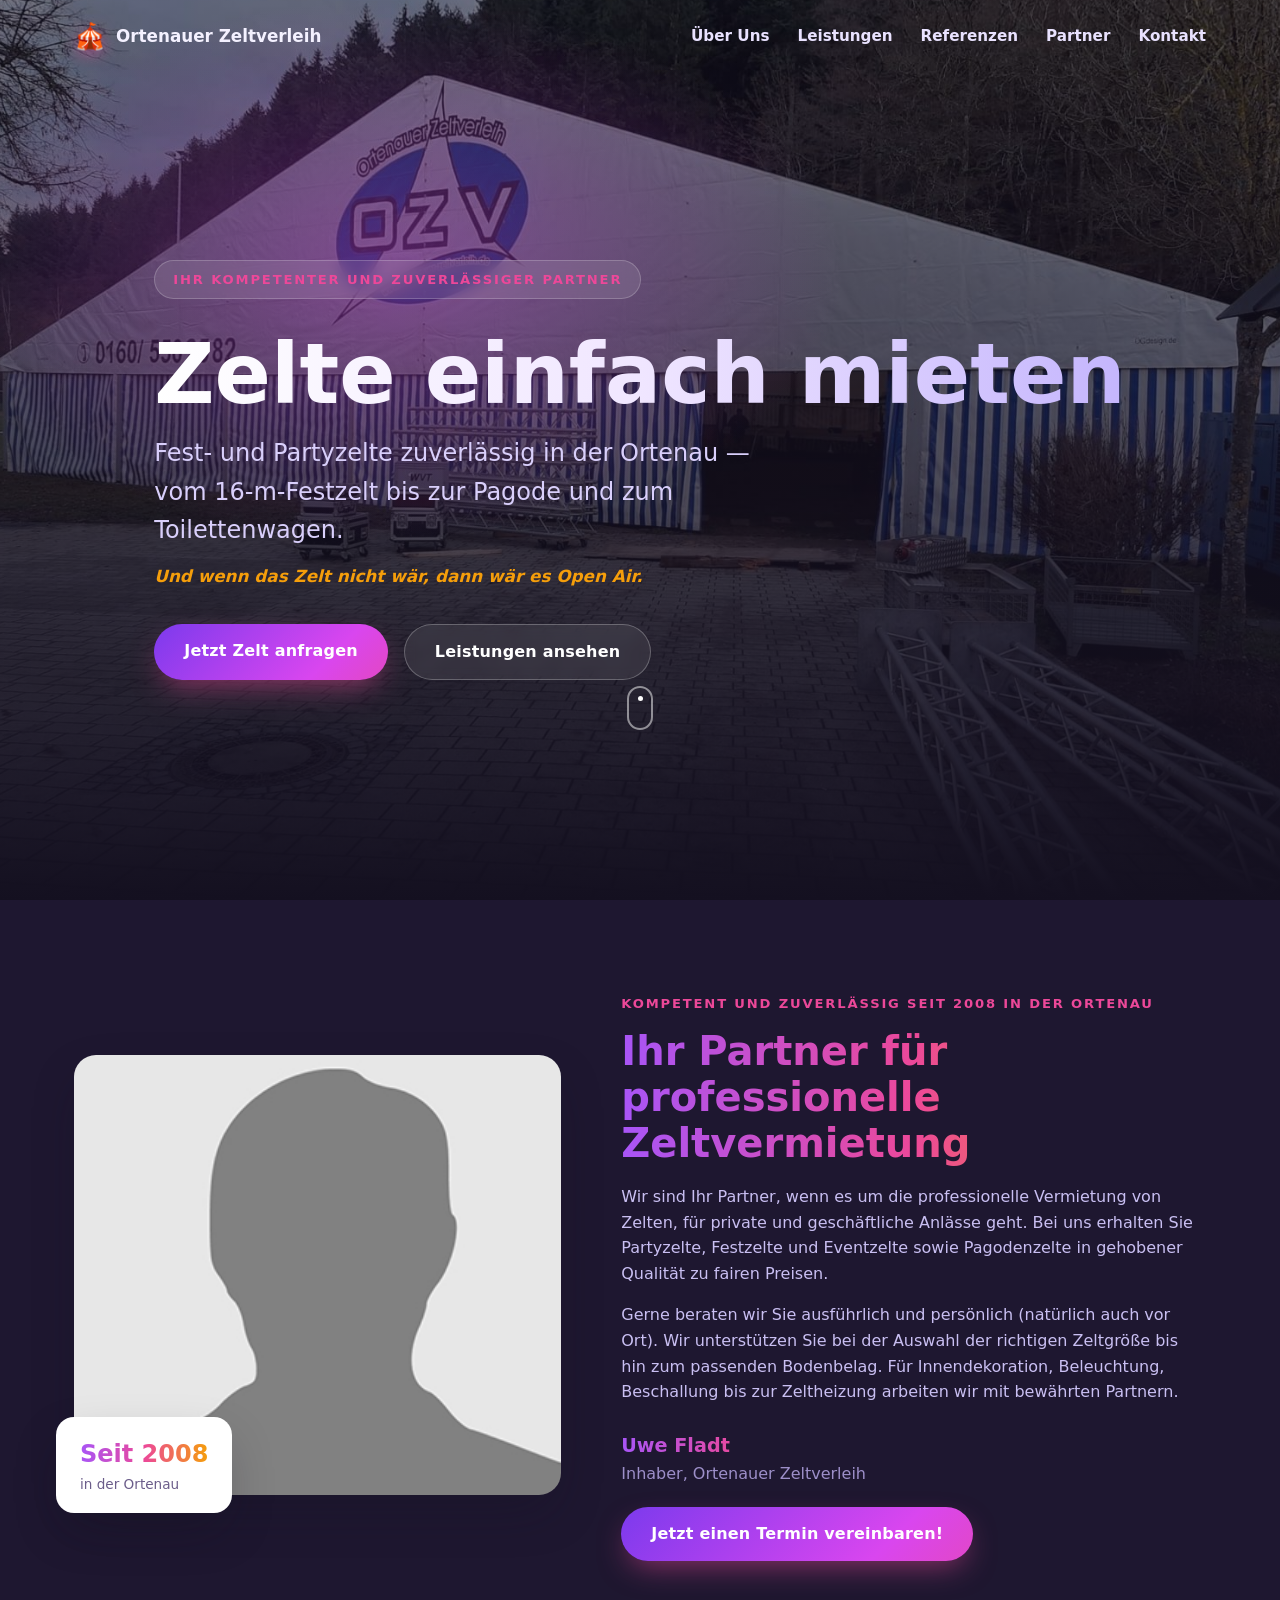
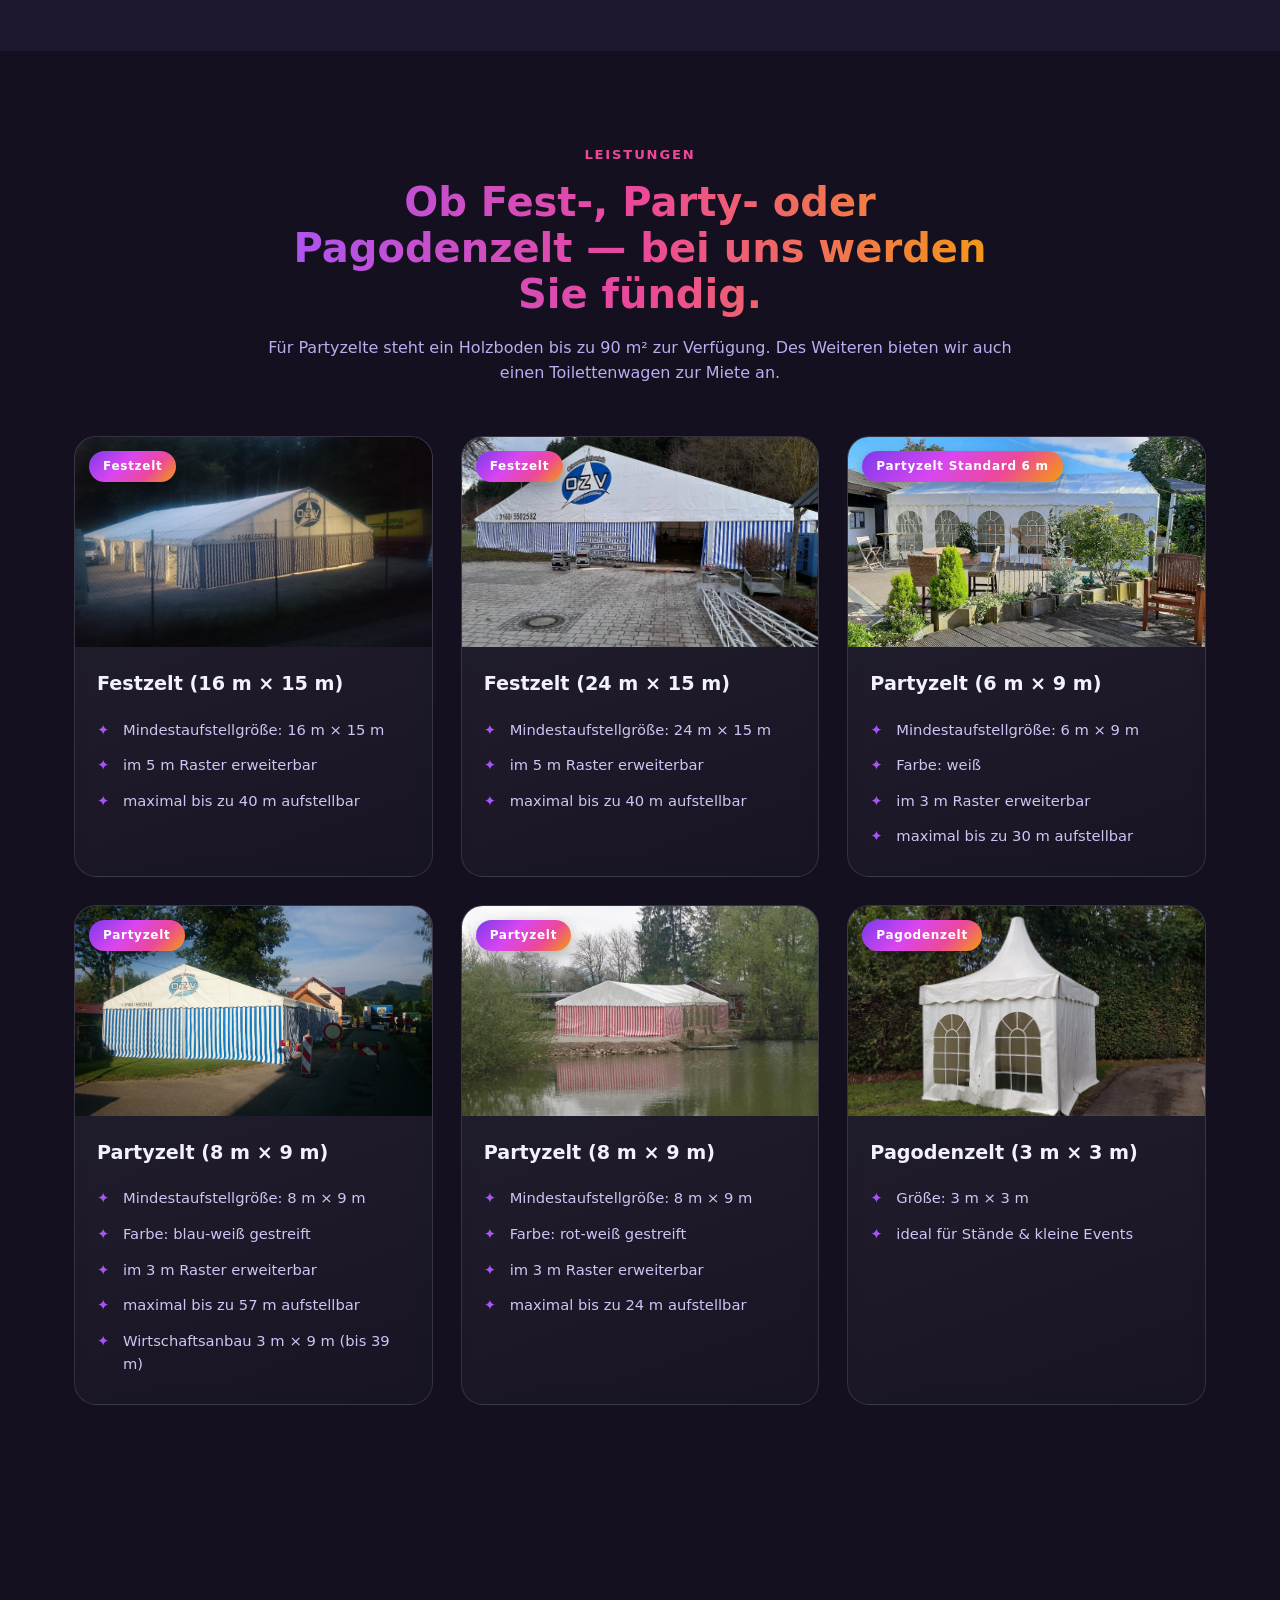
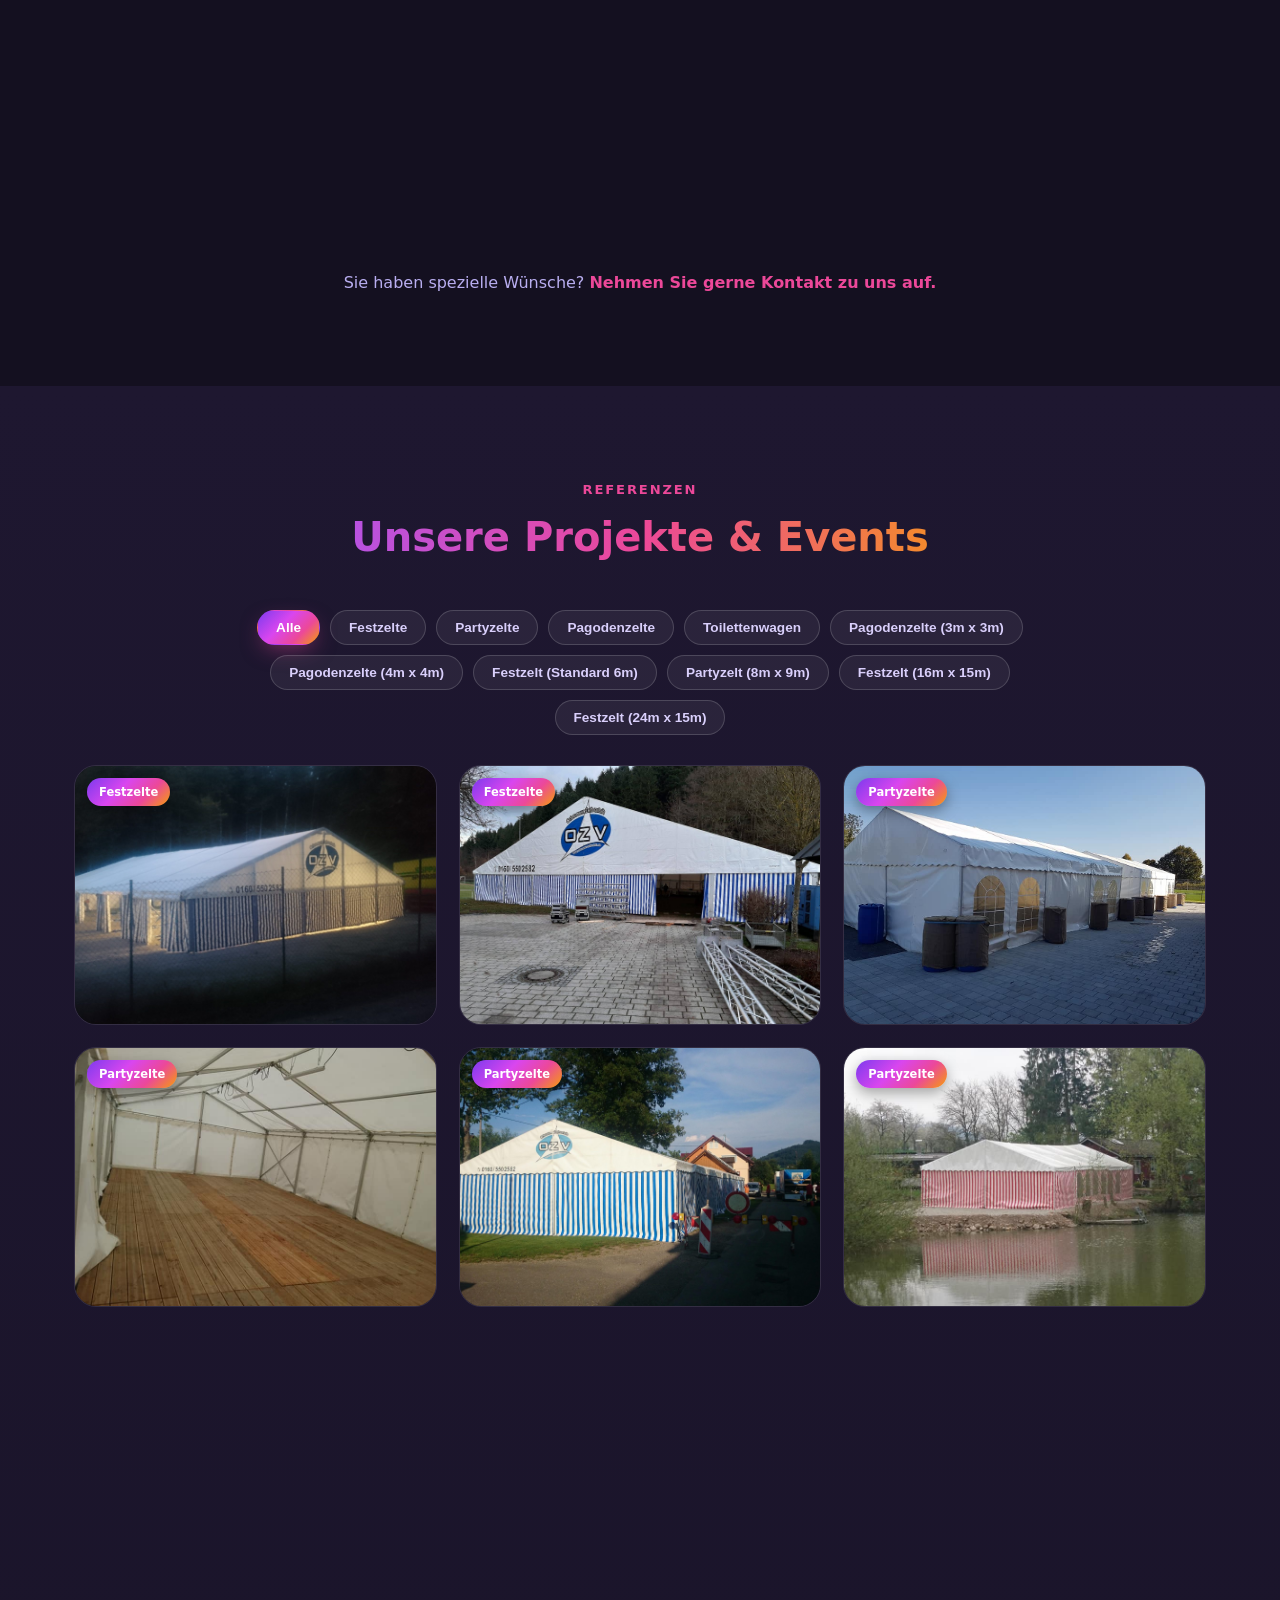
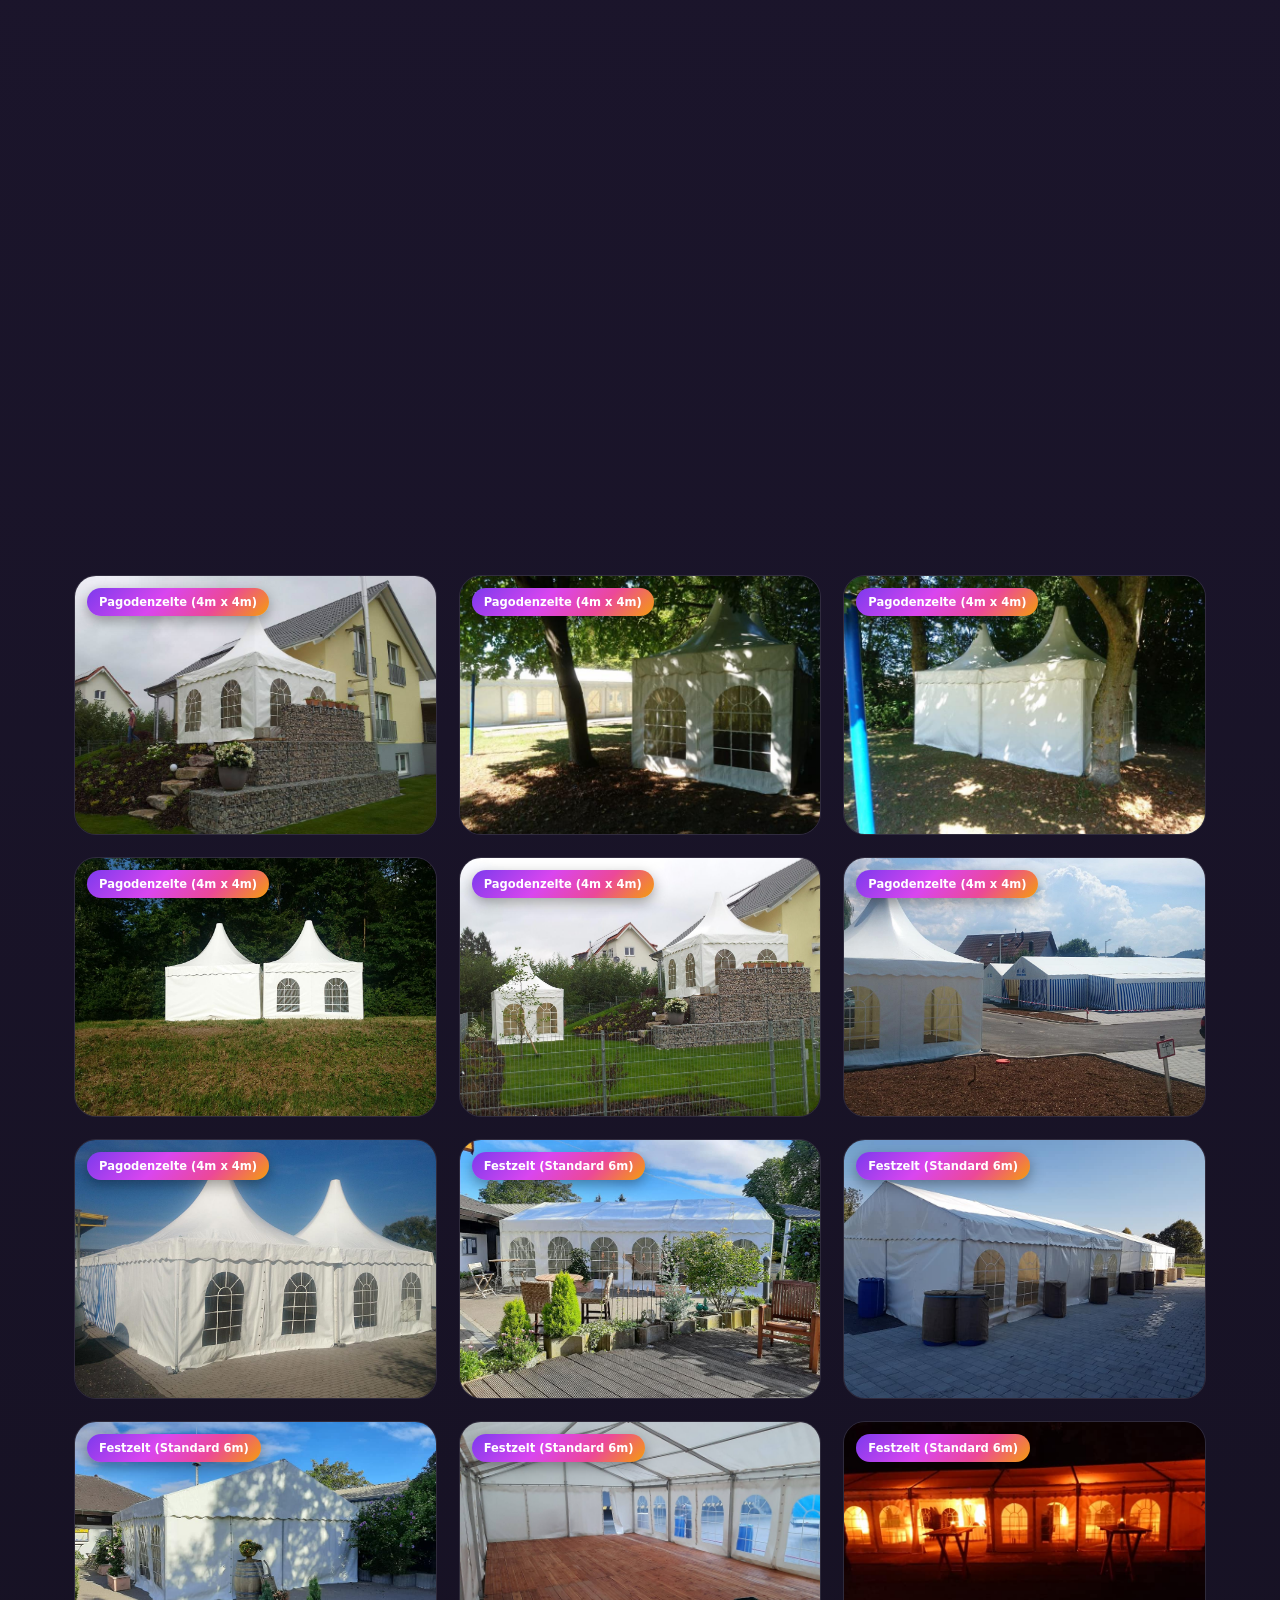
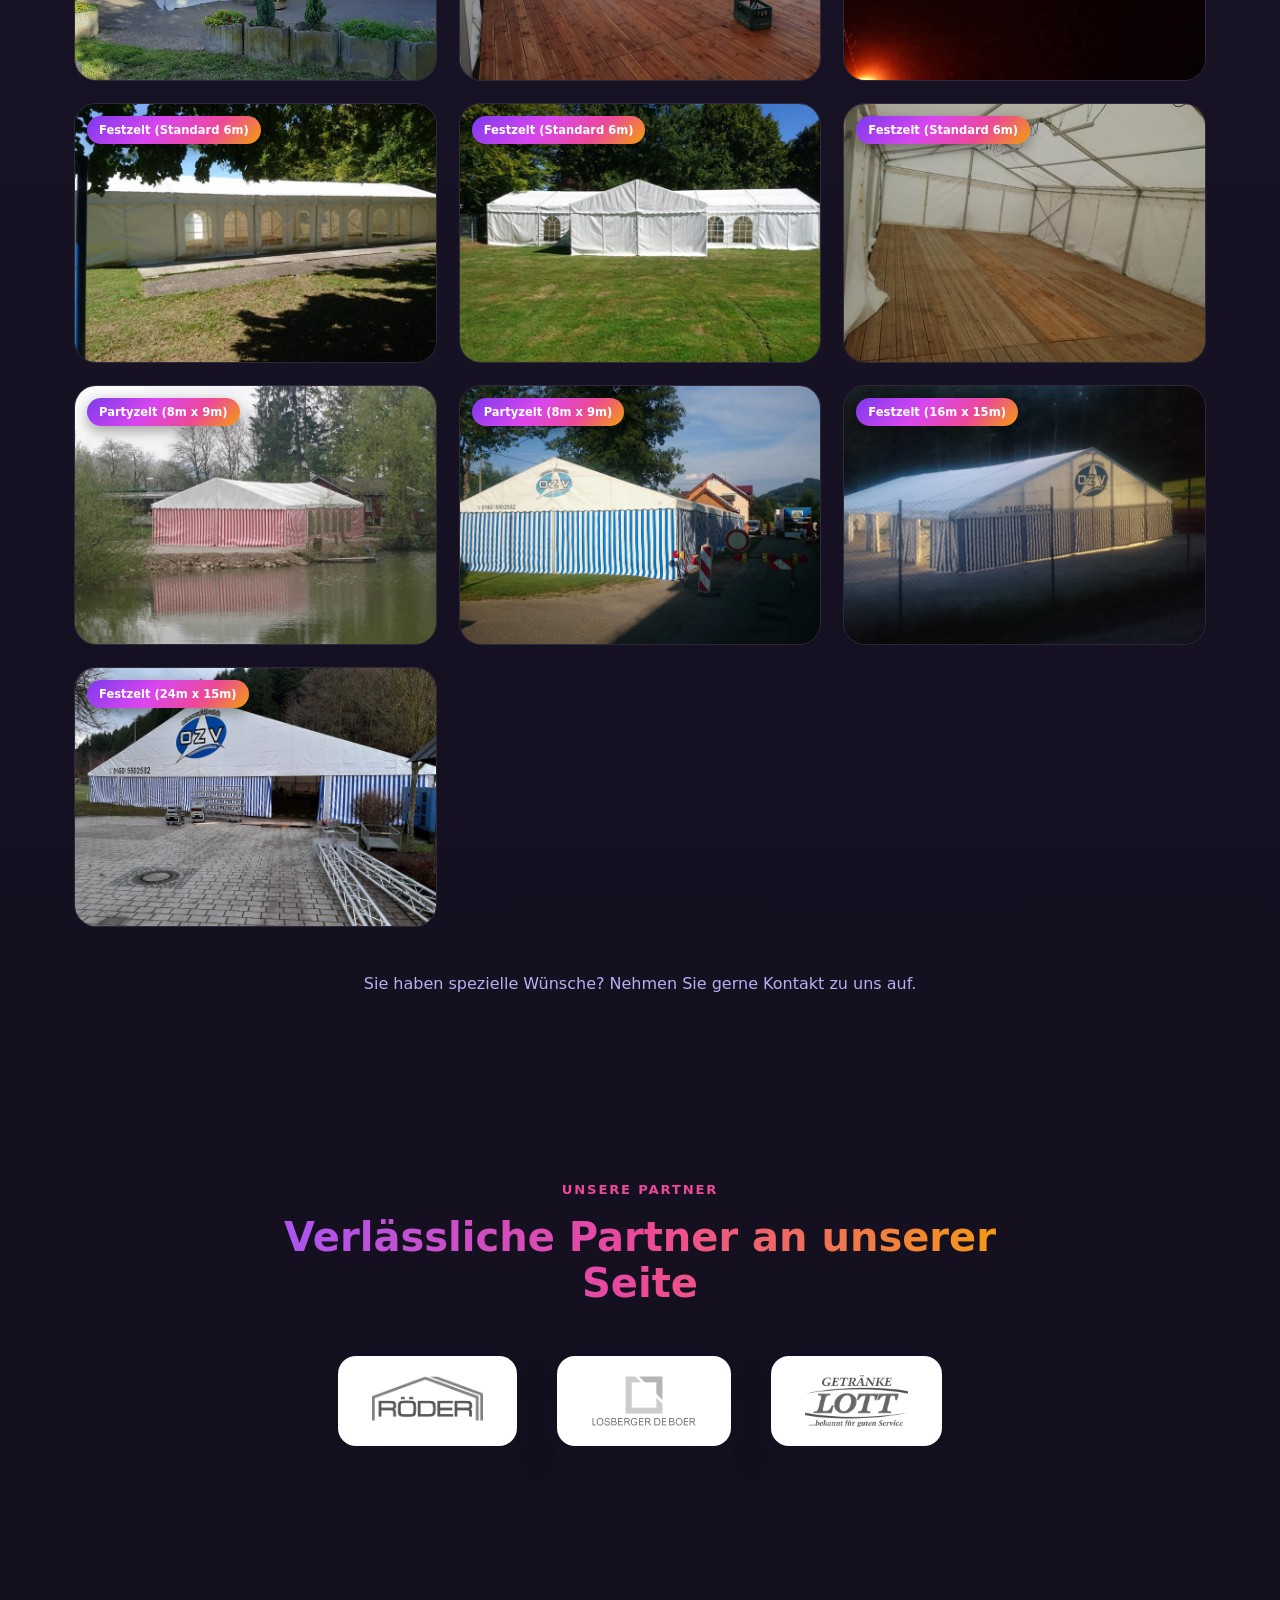
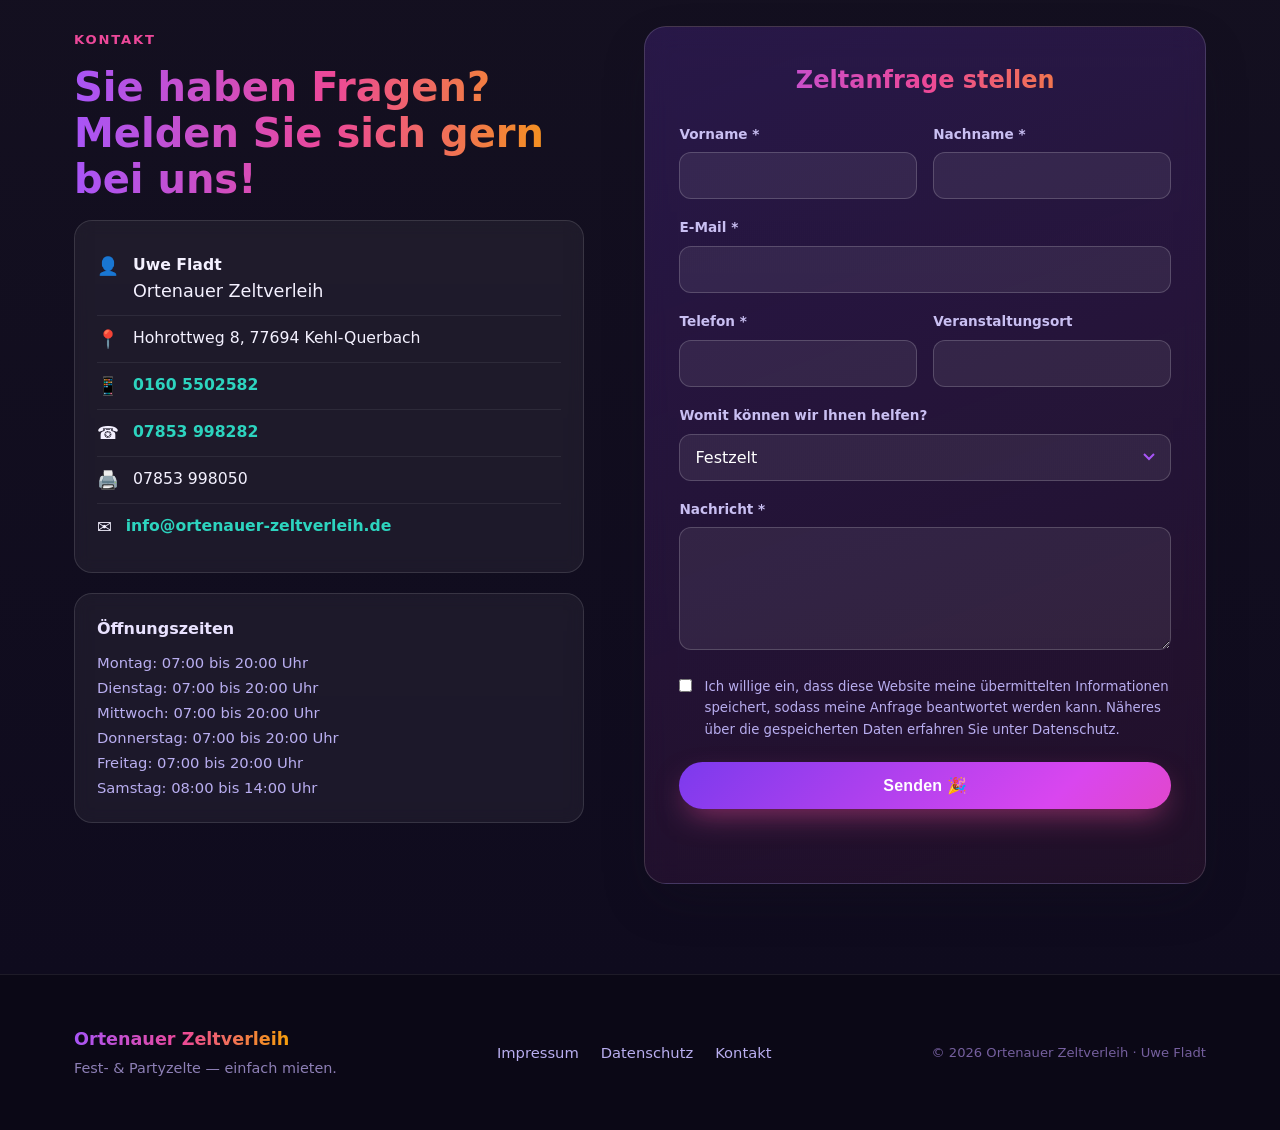
==== index.html @ e6b7b5d7 "Ortenauer Zeltverleih – modernisierte Website (ohne Admin-Zugang)" ====
<!DOCTYPE html>
<html lang="de">
<head>
<meta charset="UTF-8">
<meta name="viewport" content="width=device-width, initial-scale=1.0">
<title data-bind="seo.title">Ortenauer Zeltverleih – Fest- & Partyzelte mieten</title>
<meta name="description" data-bind="seo.description" content="">
<link rel="icon" type="image/png" data-bind="seo.favicon" href="images/favicon.png">
<link rel="preconnect" href="https://fonts.googleapis.com">
<link rel="stylesheet" href="css/style.css">
</head>
<body>

<!-- ===== Party-Partikel-Overlay (Konfetti / Lichter) ===== -->
<canvas id="party-canvas" aria-hidden="true"></canvas>

<!-- ===== Navigation ===== -->
<header class="nav" id="nav">
  <div class="nav-inner container">
    <a class="brand" href="#top">
      <span class="brand-mark">🎪</span>
      <span class="brand-text" data-bind="brand.name">Ortenauer Zeltverleih</span>
    </a>
    <nav class="nav-links" id="navLinks">
      <a href="#ueber">Über Uns</a>
      <a href="#leistungen">Leistungen</a>
      <a href="#referenzen">Referenzen</a>
      <a href="#partner">Partner</a>
      <a href="#kontakt">Kontakt</a>
    </nav>
    <button class="nav-toggle" id="navToggle" aria-label="Menü">☰</button>
  </div>
</header>

<!-- ===== HERO ===== -->
<section class="hero" id="top">
  <div class="hero-bg">
    <img id="heroImg" src="" alt="" class="hero-bg-img">
    <div class="hero-overlay"></div>
    <div class="hero-shine"></div>
  </div>
  <div class="hero-content container">
    <span class="kicker badge hero-kicker" data-bind="hero.kicker">Ihr kompetenter Partner</span>
    <h1 class="hero-title" data-bind="hero.title">Zelte einfach mieten</h1>
    <p class="hero-sub" data-bind="hero.subtitle">Fest- und Partyzelte in der Ortenau.</p>
    <p class="hero-tagline" data-bind="hero.tagline">Und wenn das Zelt nicht wär, dann wär es Open Air.</p>
    <div class="hero-actions">
      <a href="#kontakt" class="btn btn-primary" data-bind="hero.cta_primary">Jetzt Zelt anfragen</a>
      <a href="#leistungen" class="btn btn-ghost" data-bind="hero.cta_secondary">Leistungen ansehen</a>
    </div>
    <div class="hero-scroll"><span></span></div>
  </div>
</section>

<!-- ===== ÜBER UNS ===== -->
<section class="section about" id="ueber">
  <div class="container about-grid">
    <div class="about-media reveal">
      <img id="ueberPortrait" src="" alt="Uwe Fladt – Inhaber">
      <div class="about-badge">
        <strong data-bind="brand.est">Seit 2008</strong>
        <span>in der Ortenau</span>
      </div>
    </div>
    <div class="about-text">
      <span class="kicker" data-bind="ueber.kicker">Kompetent seit 2008</span>
      <h2 class="section-title" data-bind="ueber.title">Ihr Partner für professionelle Zeltvermietung</h2>
      <p data-bind="ueber.text">Mit uns erhalten Sie Zelte in gehobener Qualität zu fairen Preisen.</p>
      <p data-bind="ueber.text2">Gerne beraten wir Sie ausführlich und persönlich.</p>
      <div class="about-sign">
        <div>
          <strong data-bind="ueber.name">Uwe Fladt</strong>
          <span data-bind="ueber.role">Inhaber</span>
        </div>
        <a href="#kontakt" class="btn btn-primary" data-bind="ueber.cta">Jetzt einen Termin vereinbaren!</a>
      </div>
    </div>
  </div>
</section>

<!-- ===== LEISTUNGEN / ZELTE ===== -->
<section class="section leistungen" id="leistungen">
  <div class="container">
    <header class="section-head reveal">
      <span class="kicker" data-bind="leistungen.kicker">Leistungen</span>
      <h2 class="section-title" data-bind="leistungen.title">Ob Fest-, Party- oder Pagodenzelt — bei uns werden Sie fündig.</h2>
      <p class="section-note" data-bind="leistungen.note">Für Partyzelte steht ein Holzboden zur Verfügung.</p>
    </header>

    <div class="cards" id="cards"></div>
    <p class="leist-hint">Sie haben spezielle Wünsche? <a href="#kontakt">Nehmen Sie gerne Kontakt zu uns auf.</a></p>
  </div>
</section>

<!-- ===== REFERENZEN ===== -->
<section class="section refs" id="referenzen">
  <div class="container">
    <header class="section-head reveal">
      <span class="kicker" data-bind="referenzen.kicker">Referenzen</span>
      <h2 class="section-title" data-bind="referenzen.title">Unsere Projekte & Events</h2>
    </header>
    <div class="gallery" id="gallery"></div>
    <p class="leist-hint" data-bind="referenzen.text">Sie haben spezielle Wünsche? Nehmen Sie gerne Kontakt zu uns auf.</p>
  </div>
</section>

<!-- ===== PARTNER ===== -->
<section class="section partners" id="partner">
  <div class="container">
    <header class="section-head reveal">
      <span class="kicker" data-bind="partner.kicker">Unsere Partner</span>
      <h2 class="section-title" data-bind="partner.title">Verlässliche Partner an unserer Seite</h2>
    </header>
    <div class="partner-row" id="partnerRow"></div>
  </div>
</section>

<!-- ===== KONTAKT ===== -->
<section class="section contact" id="kontakt">
  <div class="container contact-grid">
    <div class="contact-info reveal">
      <span class="kicker" data-bind="kontakt.kicker">Kontakt</span>
      <h2 class="section-title" data-bind="kontakt.title">Sie haben Fragen? Melden Sie sich gern bei uns!</h2>

      <div class="info-card">
        <div class="info-line"><span>👤</span><div><strong data-bind="kontakt.inhaber">Uwe Fladt</strong><br><span data-bind="kontakt.firma">Ortenauer Zeltverleih</span></div></div>
        <div class="info-line"><span>📍</span><div data-bind="kontakt.adresse">Hohrottweg 8, 77694 Kehl-Querbach</div></div>
        <div class="info-line"><span>📱</span><div><a href="tel:+491605502582" data-bind="kontakt.mobil">0160 5502582</a></div></div>
        <div class="info-line"><span>☎️</span><div><a href="tel:+497853998282" data-bind="kontakt.telefon">07853 998282</a></div></div>
        <div class="info-line"><span>🖨️</span><div data-bind="kontakt.fax">07853 998050</div></div>
        <div class="info-line"><span>✉️</span><div><a href="mailto:info@ortenauer-zeltverleih.de" data-bind="kontakt.email">info@ortenauer-zeltverleih.de</a></div></div>
      </div>

      <div class="info-card hours">
        <strong>Öffnungszeiten</strong>
        <div id="zeiten"></div>
      </div>
    </div>

    <form class="contact-form reveal" id="anfrageForm" novalidate>
      <h3>Zeltanfrage stellen</h3>

      <div class="field-row">
        <div class="field">
          <label for="f_vorname">Vorname *</label>
          <input type="text" id="f_vorname" name="vorname" required>
        </div>
        <div class="field">
          <label for="f_nachname">Nachname *</label>
          <input type="text" id="f_nachname" name="nachname" required>
        </div>
      </div>

      <div class="field">
        <label for="f_email">E-Mail *</label>
        <input type="email" id="f_email" name="email" required>
      </div>

      <div class="field-row">
        <div class="field">
          <label for="f_telefon">Telefon *</label>
          <input type="tel" id="f_telefon" name="telefon" required>
        </div>
        <div class="field">
          <label for="f_ort">Veranstaltungsort</label>
          <input type="text" id="f_ort" name="ort">
        </div>
      </div>

      <div class="field">
        <label for="f_kategorie">Womit können wir Ihnen helfen?</label>
        <select id="f_kategorie" name="kategorie"></select>
      </div>

      <div class="field">
        <label for="f_nachricht">Nachricht *</label>
        <textarea id="f_nachricht" name="nachricht" rows="5" required></textarea>
      </div>

      <label class="check">
        <input type="checkbox" id="f_dsgvo" required>
        <span id="dsgvoText"></span>
      </label>

      <button type="submit" class="btn btn-primary btn-block">Senden 🎉</button>
      <div class="form-status" id="formStatus"></div>
    </form>
  </div>
</section>

<!-- ===== FOOTER ===== -->
<footer class="footer">
  <div class="container footer-grid">
    <div>
      <strong class="footer-brand" data-bind="brand.name">Ortenauer Zeltverleih</strong>
      <p data-bind="brand.slogan">Fest- & Partyzelte — einfach mieten.</p>
    </div>
    <div class="footer-links">
      <a href="impressum.html">Impressum</a>
      <a href="datenschutz.html">Datenschutz</a>
      <a href="#kontakt">Kontakt</a>
    </div>
    <div class="footer-meta">© <span id="year"></span> Ortenauer Zeltverleih · Uwe Fladt</div>
  </div>
</footer>

<script src="js/main.js"></script>
</body>
</html>
---- css/style.css ----
/* ============================================================
   Ortenauer Zeltverleih – Modern Party Design
   ============================================================ */
:root{
  --ink:#141020;
  --ink-2:#1e1730;
  --paper:#f4f1ff;
  --violet:#7c3aed;
  --violet-2:#a855f7;
  --pink:#ec4899;
  --amber:#f59e0b;
  --teal:#2dd4bf;
  --grad-party:linear-gradient(135deg,#7c3aed 0%,#d946ef 40%,#ec4899 70%,#f59e0b 100%);
  --grad-text:linear-gradient(90deg,#a855f7,#ec4899,#f59e0b);
  --shadow:0 20px 50px -12px rgba(20,16,32,.35);
  --radius:22px;
  --maxw:1180px;
  --nav-h:72px;
}
*{margin:0;padding:0;box-sizing:border-box}
html{scroll-behavior:smooth}
body{
  font-family:'Segoe UI',system-ui,-apple-system,'Helvetica Neue',Arial,sans-serif;
  background:var(--ink);
  color:var(--paper);
  overflow-x:hidden;
  line-height:1.6;
}
img{display:block;max-width:100%}
a{color:inherit;text-decoration:none}
.container{max-width:var(--maxw);margin:0 auto;padding:0 24px}
.btn{
  display:inline-block;padding:14px 30px;border-radius:999px;font-weight:700;
  font-size:1rem;border:none;cursor:pointer;transition:.3s;letter-spacing:.2px;
}
.btn-primary{
  background:var(--grad-party);color:#fff;box-shadow:0 12px 30px -8px rgba(236,72,153,.55);
  background-size:200% auto;
}
.btn-primary:hover{background-position:right center;transform:translateY(-3px);box-shadow:0 18px 40px -8px rgba(217,70,239,.6)}
.btn-ghost{background:rgba(255,255,255,.08);border:1px solid rgba(255,255,255,.25);color:#fff;backdrop-filter:blur(6px)}
.btn-ghost:hover{background:rgba(255,255,255,.18);transform:translateY(-3px)}
.btn-block{width:100%;text-align:center}
.kicker{
  display:inline-block;font-size:.82rem;font-weight:800;letter-spacing:.14em;
  text-transform:uppercase;color:var(--pink);margin-bottom:14px;
}
.section-title{font-size:clamp(1.6rem,3.4vw,2.5rem);line-height:1.15;font-weight:800;margin-bottom:18px;
  background:var(--grad-text);-webkit-background-clip:text;background-clip:text;color:transparent}
.section{position:relative;padding:90px 0}
.section-head{text-align:center;max-width:760px;margin:0 auto 50px}
.section-note{color:#b9aef0;margin-top:8px}

/* ---------- Party-Partikel Canvas ---------- */
#party-canvas{position:fixed;inset:0;z-index:0;pointer-events:none}

/* ---------- Navigation ---------- */
.nav{position:fixed;top:0;left:0;right:0;z-index:100;transition:.35s;background:transparent;height:var(--nav-h);display:flex;align-items:center}
.nav.scrolled{background:rgba(20,16,32,.82);backdrop-filter:blur(14px);box-shadow:0 6px 25px rgba(0,0,0,.35)}
.nav-inner{display:flex;align-items:center;justify-content:space-between;width:100%}
.brand{display:flex;align-items:center;gap:10px;font-weight:800;font-size:1.05rem}
.brand-mark{font-size:1.6rem;filter:drop-shadow(0 4px 8px rgba(236,72,153,.5))}
.nav-links{display:flex;gap:28px}
.nav-links a{font-weight:600;font-size:.95rem;color:#e9e2ff;position:relative;padding:6px 0}
.nav-links a::after{content:"";position:absolute;left:0;bottom:0;width:0;height:2px;background:var(--grad-party);transition:.3s;border-radius:2px}
.nav-links a:hover::after{width:100%}
.nav-toggle{display:none;background:none;border:none;color:#fff;font-size:1.6rem;cursor:pointer}

/* ---------- Hero ---------- */
.hero{position:relative;min-height:100vh;display:flex;align-items:center;overflow:hidden}
.hero-bg{position:absolute;inset:0;z-index:0}
.hero-bg-img{width:100%;height:100%;object-fit:cover;transform:scale(1.08);animation:heroZoom 18s ease-in-out infinite alternate}
@keyframes heroZoom{from{transform:scale(1.05)}to{transform:scale(1.16)}}
.hero-overlay{position:absolute;inset:0;background:linear-gradient(180deg,rgba(20,16,32,.55) 0%,rgba(20,16,32,.75) 55%,var(--ink) 100%)}
.hero-shine{position:absolute;inset:0;background:radial-gradient(60% 50% at 30% 30%,rgba(217,70,239,.35),transparent 60%)}
.hero-content{position:relative;z-index:2;padding-top:120px;padding-bottom:80px}
.hero .badge{padding:8px 18px;border-radius:999px;background:rgba(255,255,255,.1);backdrop-filter:blur(8px);border:1px solid rgba(255,255,255,.2)}
.hero-title{font-size:clamp(2.6rem,7vw,5.2rem);line-height:1.02;font-weight:900;margin:20px 0 16px;
  background:linear-gradient(90deg,#fff,#f0e6ff,#c4b5fd);-webkit-background-clip:text;background-clip:text;color:transparent}
.hero-sub{font-size:clamp(1.1rem,2.4vw,1.5rem);color:#d9cffb;max-width:640px}
.hero-tagline{font-size:1.05rem;color:var(--amber);font-style:italic;margin-top:14px;font-weight:600}
.hero-actions{display:flex;gap:16px;margin-top:34px;flex-wrap:wrap}
.hero-scroll{position:absolute;bottom:30px;left:50%;transform:translateX(-50%);width:26px;height:44px;border:2px solid rgba(255,255,255,.5);border-radius:14px}
.hero-scroll span{display:block;width:5px;height:5px;background:#fff;border-radius:50%;margin:8px auto;animation:scrDots 1.6s infinite}
@keyframes scrDots{0%{opacity:1;transform:translateY(0)}100%{opacity:0;transform:translateY(16px)}}

/* ---------- Über ---------- */
.about{background:var(--ink-2)}
.about-grid{display:grid;grid-template-columns:1fr 1.2fr;gap:60px;align-items:center}
.about-media{position:relative}
.about-media img{border-radius:var(--radius);box-shadow:var(--shadow);height:440px;width:100%;object-fit:cover}
.about-media::before{content:"";position:absolute;inset:-18px -18px auto auto;width:160px;height:160px;border-radius:24px;background:var(--grad-party);opacity:.5;filter:blur(20px);z-index:-1}
.about-badge{position:absolute;bottom:-18px;left:-18px;background:#fff;color:var(--ink);padding:18px 24px;border-radius:18px;box-shadow:var(--shadow);display:flex;flex-direction:column}
.about-badge strong{font-size:1.5rem;background:var(--grad-text);-webkit-background-clip:text;background-clip:text;color:transparent}
.about-badge span{font-size:.85rem;color:#6b5d8a}
.about-text p{margin-bottom:16px;color:#c9bff2}
.about-sign{display:flex;align-items:flex-end;justify-content:space-between;gap:20px;margin-top:26px;flex-wrap:wrap}
.about-sign strong{display:block;font-size:1.2rem;background:var(--grad-text);-webkit-background-clip:text;background-clip:text;color:transparent}
.about-sign span{color:#9d8fc9}

/* ---------- Leistungen / Karten ---------- */
.leistungen{background:var(--ink)}
.cards{display:grid;grid-template-columns:repeat(auto-fill,minmax(300px,1fr));gap:28px}
.card{
  background:linear-gradient(160deg,rgba(255,255,255,.07),rgba(255,255,255,.02));
  border:1px solid rgba(255,255,255,.12);border-radius:var(--radius);overflow:hidden;
  transition:.4s;position:relative;backdrop-filter:blur(8px);
}
.card:hover{transform:translateY(-10px);box-shadow:var(--shadow);border-color:rgba(217,70,239,.5)}
.card-img{position:relative;height:210px;overflow:hidden}
.card-img img{width:100%;height:100%;object-fit:cover;transition:.6s}
.card:hover .card-img img{transform:scale(1.1)}
.card-tag{position:absolute;top:14px;left:14px;background:var(--grad-party);color:#fff;padding:6px 14px;border-radius:999px;font-size:.75rem;font-weight:800;letter-spacing:.06em;box-shadow:0 6px 16px rgba(0,0,0,.3)}
.card-body{padding:22px}
.card-body h3{font-size:1.2rem;font-weight:800;margin-bottom:12px}
.card-body ul{list-style:none}
.card-body li{padding:6px 0 6px 26px;position:relative;font-size:.92rem;color:#cfc5f5}
.card-body li::before{content:"✦";position:absolute;left:0;color:var(--violet-2);font-weight:700}
.leist-hint{text-align:center;margin-top:44px;color:#b9aef0}
.leist-hint a{color:var(--pink);font-weight:700}
.leist-hint a:hover{text-decoration:underline}

/* ---------- Referenzen ---------------------- */
.refs{background:linear-gradient(180deg,var(--ink-2),var(--ink))}
.gallery-filters{display:flex;flex-wrap:wrap;gap:10px;justify-content:center;margin:0 auto 30px;max-width:820px}
.gfilter{padding:9px 18px;border-radius:999px;background:rgba(255,255,255,.06);border:1px solid rgba(255,255,255,.16);color:#d9cffb;font-weight:700;font-size:.85rem;cursor:pointer;transition:.25s}
.gfilter:hover{background:rgba(255,255,255,.14)}
.gfilter.active{background:var(--grad-party);color:#fff;border-color:transparent;box-shadow:0 8px 22px -6px rgba(236,72,153,.5)}
.gallery{display:grid;grid-template-columns:repeat(auto-fill,minmax(320px,1fr));gap:22px}
.g-item{position:relative;border-radius:var(--radius);overflow:hidden;height:260px;cursor:pointer;border:1px solid rgba(255,255,255,.1)}
.g-item img{width:100%;height:100%;object-fit:cover;transition:.6s}
.g-item:hover img{transform:scale(1.12);filter:brightness(.7)}
.g-item figcaption{position:absolute;bottom:0;left:0;right:0;padding:18px;background:linear-gradient(0deg,rgba(10,8,18,.85),transparent);font-weight:700;opacity:0;transform:translateY(10px);transition:.35s}
.g-item:hover figcaption{opacity:1;transform:translateY(0)}
.g-badge{position:absolute;top:12px;left:12px;background:var(--grad-party);color:#fff;padding:5px 12px;border-radius:999px;font-size:.72rem;font-weight:800;box-shadow:0 5px 14px rgba(0,0,0,.35)}

/* ---------- Partner ---------- */
.partners{background:var(--ink)}
.partner-row{display:flex;justify-content:center;align-items:center;gap:40px;flex-wrap:wrap}
.partner-item{background:#fff;padding:22px 34px;border-radius:18px;box-shadow:var(--shadow);display:flex;align-items:center;justify-content:center;height:90px}
.partner-item img{max-height:52px;width:auto;filter:grayscale(1) contrast(1.05);opacity:.75;transition:.3s}
.partner-item:hover img{filter:none;opacity:1;transform:scale(1.06)}

/* ---------- Kontakt ---------- */
.contact{background:linear-gradient(180deg,var(--ink),#0f0b1e)}
.contact-grid{display:grid;grid-template-columns:1fr 1.1fr;gap:60px;align-items:start}
.info-card{background:rgba(255,255,255,.05);border:1px solid rgba(255,255,255,.12);border-radius:18px;padding:22px;margin-bottom:20px;backdrop-filter:blur(8px)}
.info-line{display:flex;gap:14px;align-items:flex-start;padding:9px 0;border-bottom:1px solid rgba(255,255,255,.07);font-size:.98rem}
.info-line:last-child{border:none}
.info-line span{font-size:1.1rem}
.info-line a{color:var(--teal);font-weight:600}
.info-line a:hover{text-decoration:underline}
.hours strong{display:block;margin-bottom:8px;color:#e9e2ff}
.hours div{color:#b9aef0;font-size:.92rem;line-height:1.7}

.contact-form{
  background:linear-gradient(160deg,rgba(124,58,237,.2),rgba(236,72,153,.08));
  border:1px solid rgba(255,255,255,.15);border-radius:var(--radius);padding:34px;
  backdrop-filter:blur(12px);box-shadow:var(--shadow);
}
.contact-form h3{font-size:1.5rem;margin-bottom:24px;text-align:center;background:var(--grad-text);-webkit-background-clip:text;background-clip:text;color:transparent}
.field{margin-bottom:18px}
.field-row{display:grid;grid-template-columns:1fr 1fr;gap:16px}
.field label{display:block;font-size:.85rem;font-weight:700;color:#c9bff2;margin-bottom:7px}
.field input,.field select,.field textarea{
  width:100%;padding:13px 15px;border-radius:12px;border:1px solid rgba(255,255,255,.18);
  background:rgba(255,255,255,.07);color:#fff;font-size:1rem;font-family:inherit;transition:.25s;
}
.field input:focus,.field select:focus,.field textarea:focus{outline:none;border-color:var(--violet-2);background:rgba(255,255,255,.1);box-shadow:0 0 0 3px rgba(168,85,247,.25)}
.field select{appearance:none;background-image:url("data:image/svg+xml,%3Csvg xmlns='http://www.w3.org/2000/svg' width='12' height='8'%3E%3Cpath d='M1 1l5 5 5-5' stroke='%23a855f7' stroke-width='2' fill='none'/%3E%3C/svg%3E");background-repeat:no-repeat;background-position:right 15px center}
.field select option{background:var(--ink-2);color:#fff}
.field textarea{resize:vertical}
.check{display:flex;gap:12px;align-items:flex-start;font-size:.83rem;color:#b9aef0;margin:8px 0 22px;cursor:pointer}
.check input{margin-top:3px;accent-color:var(--violet)}
.form-status{margin-top:16px;text-align:center;font-weight:700;min-height:24px}
.form-status.ok{color:var(--teal)}
.form-status.err{color:#f87171}

/* ---------- Footer ---------- */
.footer{padding:50px 0;background:#0b0816;border-top:1px solid rgba(255,255,255,.08)}
.footer-grid{display:flex;align-items:center;justify-content:space-between;gap:26px;flex-wrap:wrap}
.footer-brand{font-size:1.1rem;background:var(--grad-text);-webkit-background-clip:text;background-clip:text;color:transparent}
.footer p{color:#8d7fb5;margin-top:4px;font-size:.9rem}
.footer-links{display:flex;gap:22px}
.footer-links a{color:#b9aef0;font-size:.92rem}
.footer-links a:hover{color:#fff}
.footer-meta{font-size:.82rem;color:#755f9e}

/* ---------- Scroll-Animationen ---------- */
.reveal{opacity:0;transform:translateY(40px);transition:opacity .8s ease,transform .8s ease}
.reveal.visible{opacity:1;transform:none}

/* ---------- Responsive ---------- */
@media(max-width:920px){
  .about-grid,.contact-grid{grid-template-columns:1fr;gap:40px}
  .about-media img{height:340px}
  .nav-links{position:fixed;top:var(--nav-h);right:0;background:rgba(20,16,32,.98);flex-direction:column;width:min(320px,80vw);padding:24px;gap:18px;transform:translateX(110%);transition:.35s;border-radius:0 0 0 22px;box-shadow:-10px 10px 40px rgba(0,0,0,.4)}
  .nav-links.open{transform:none}
  .nav-toggle{display:block}
  .field-row{grid-template-columns:1fr}
}
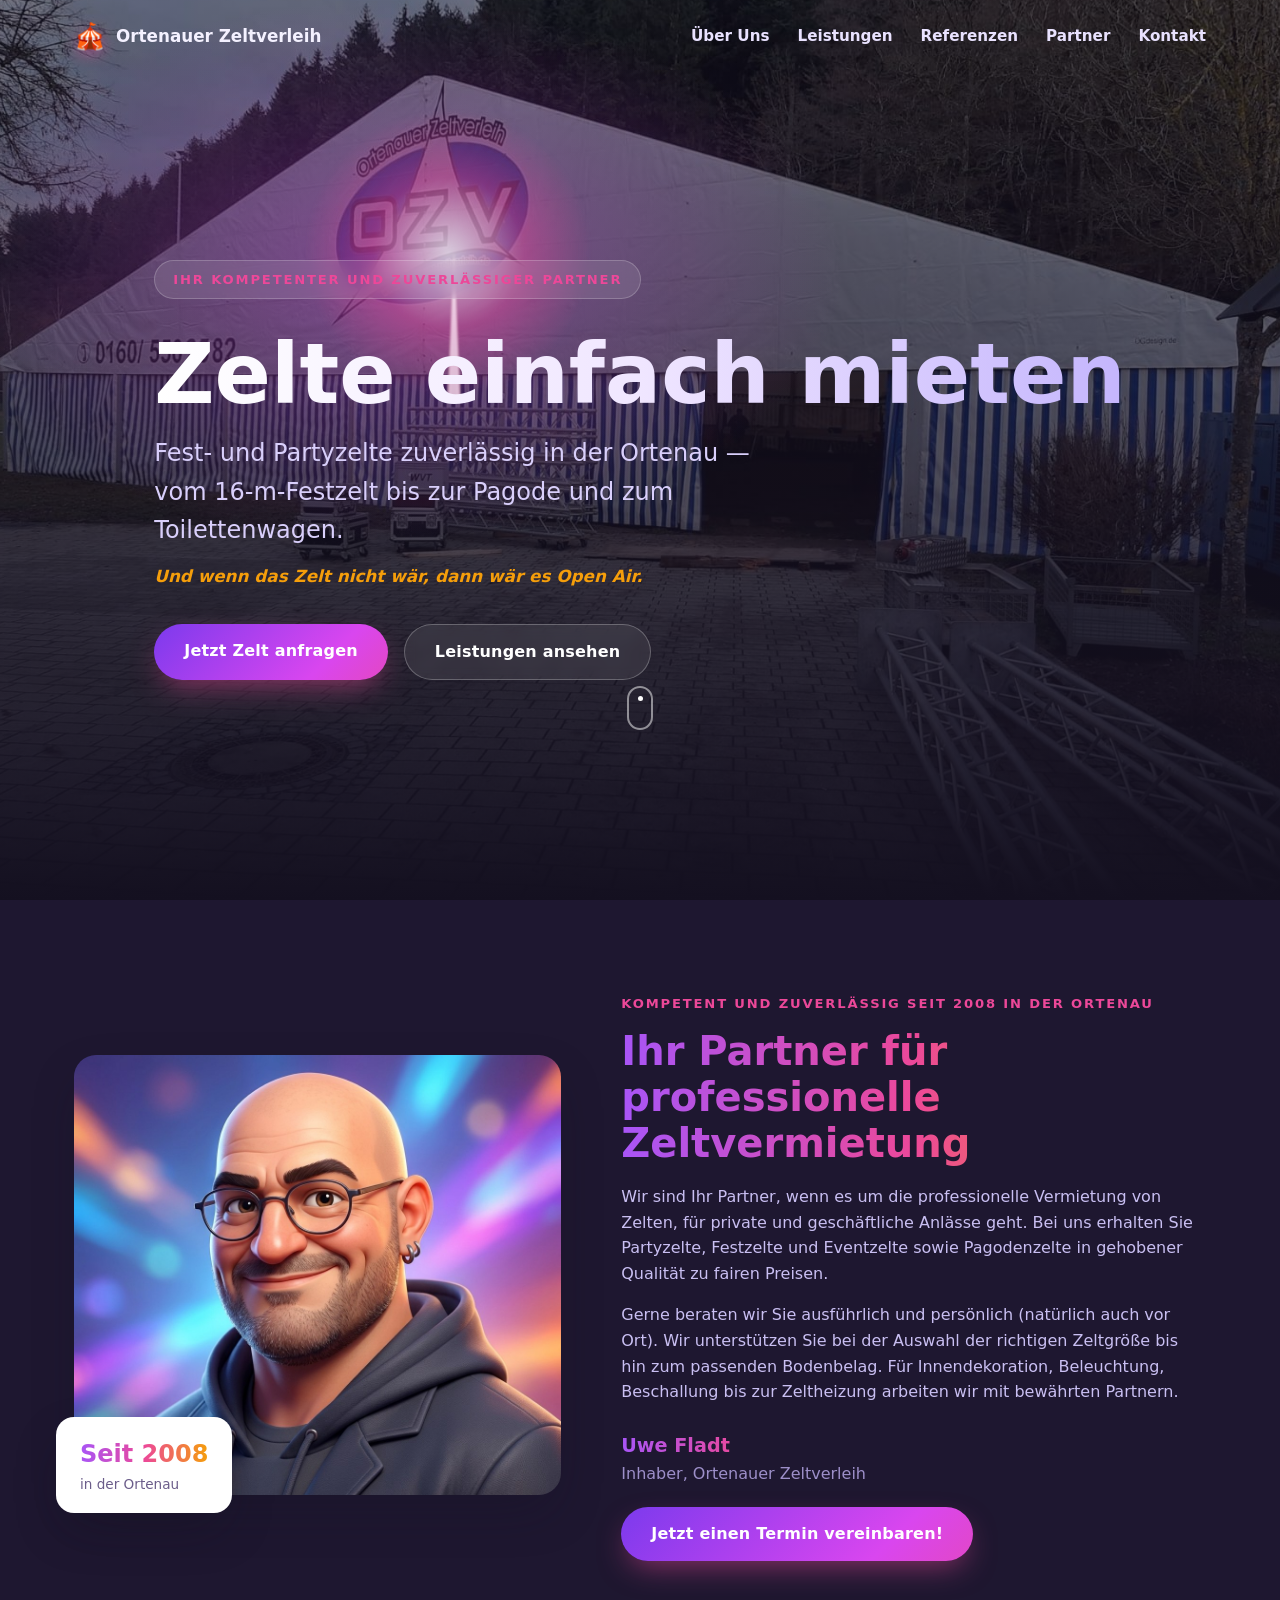
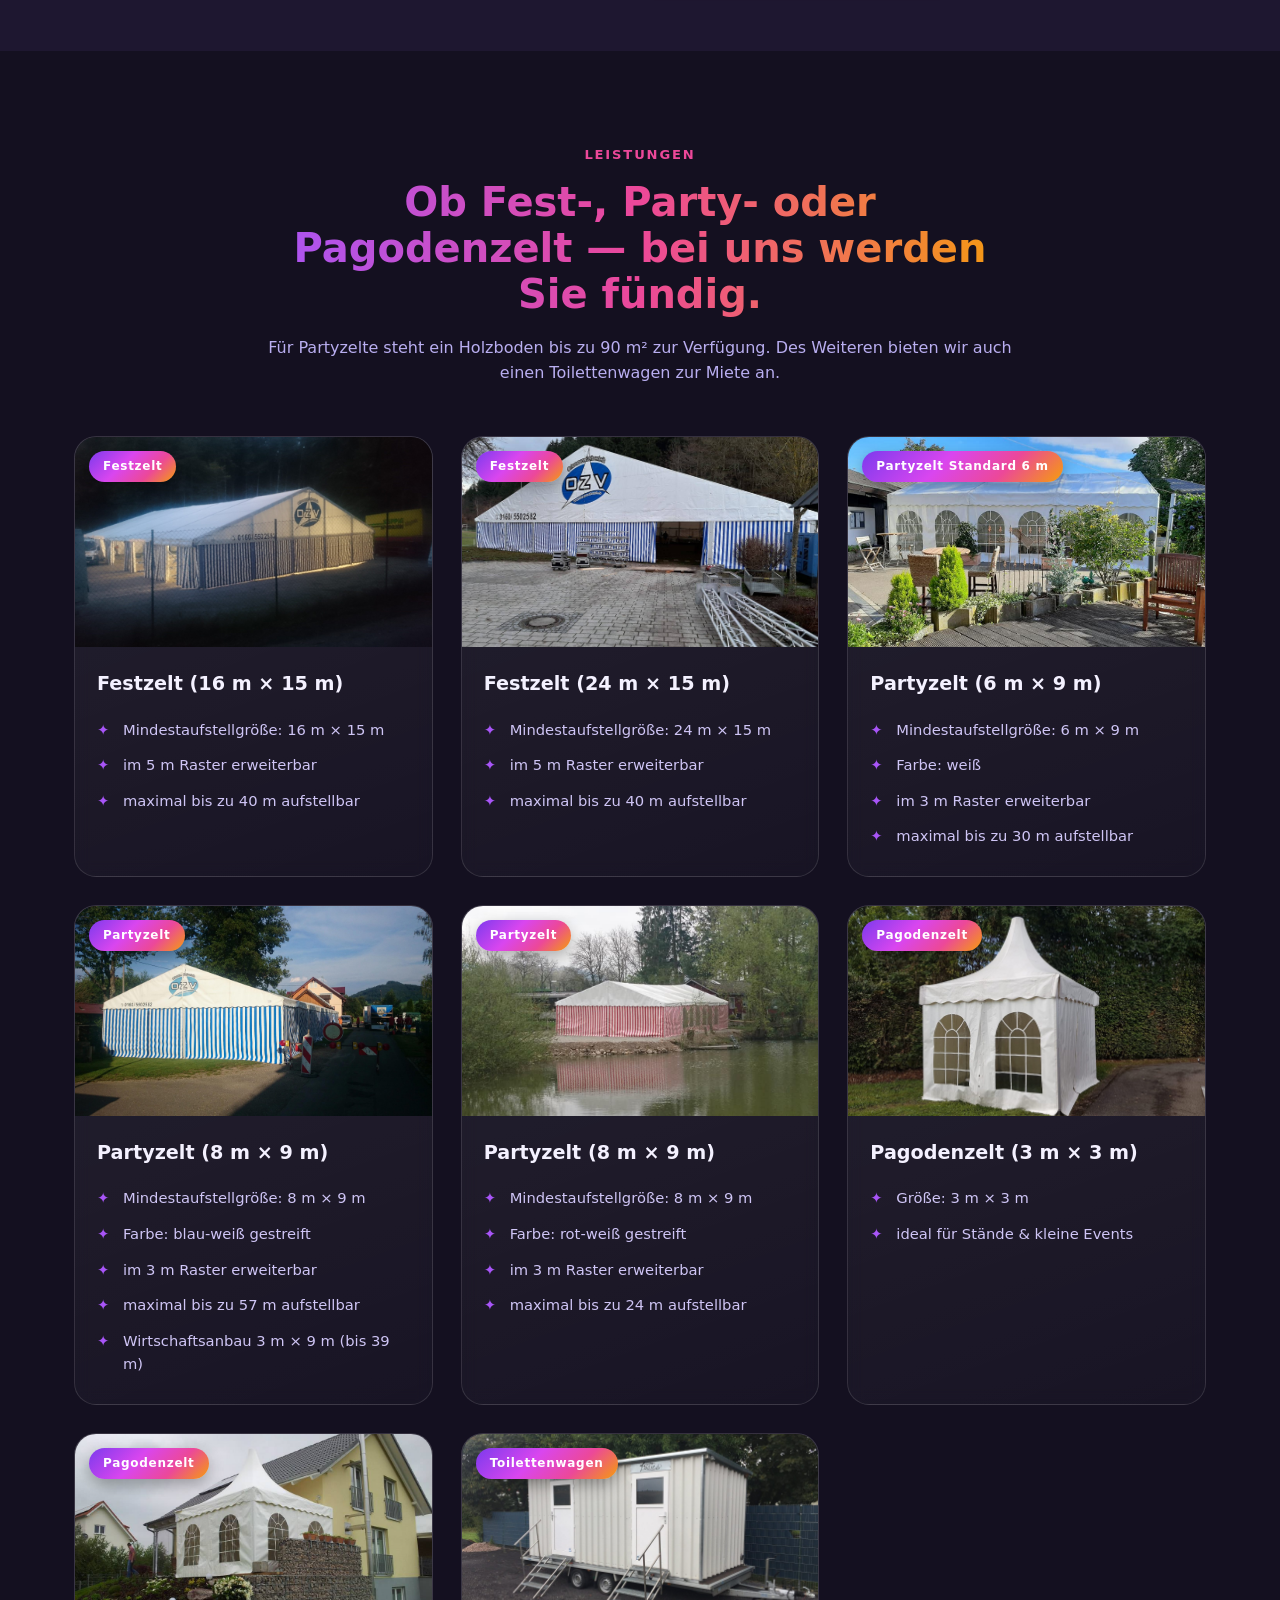
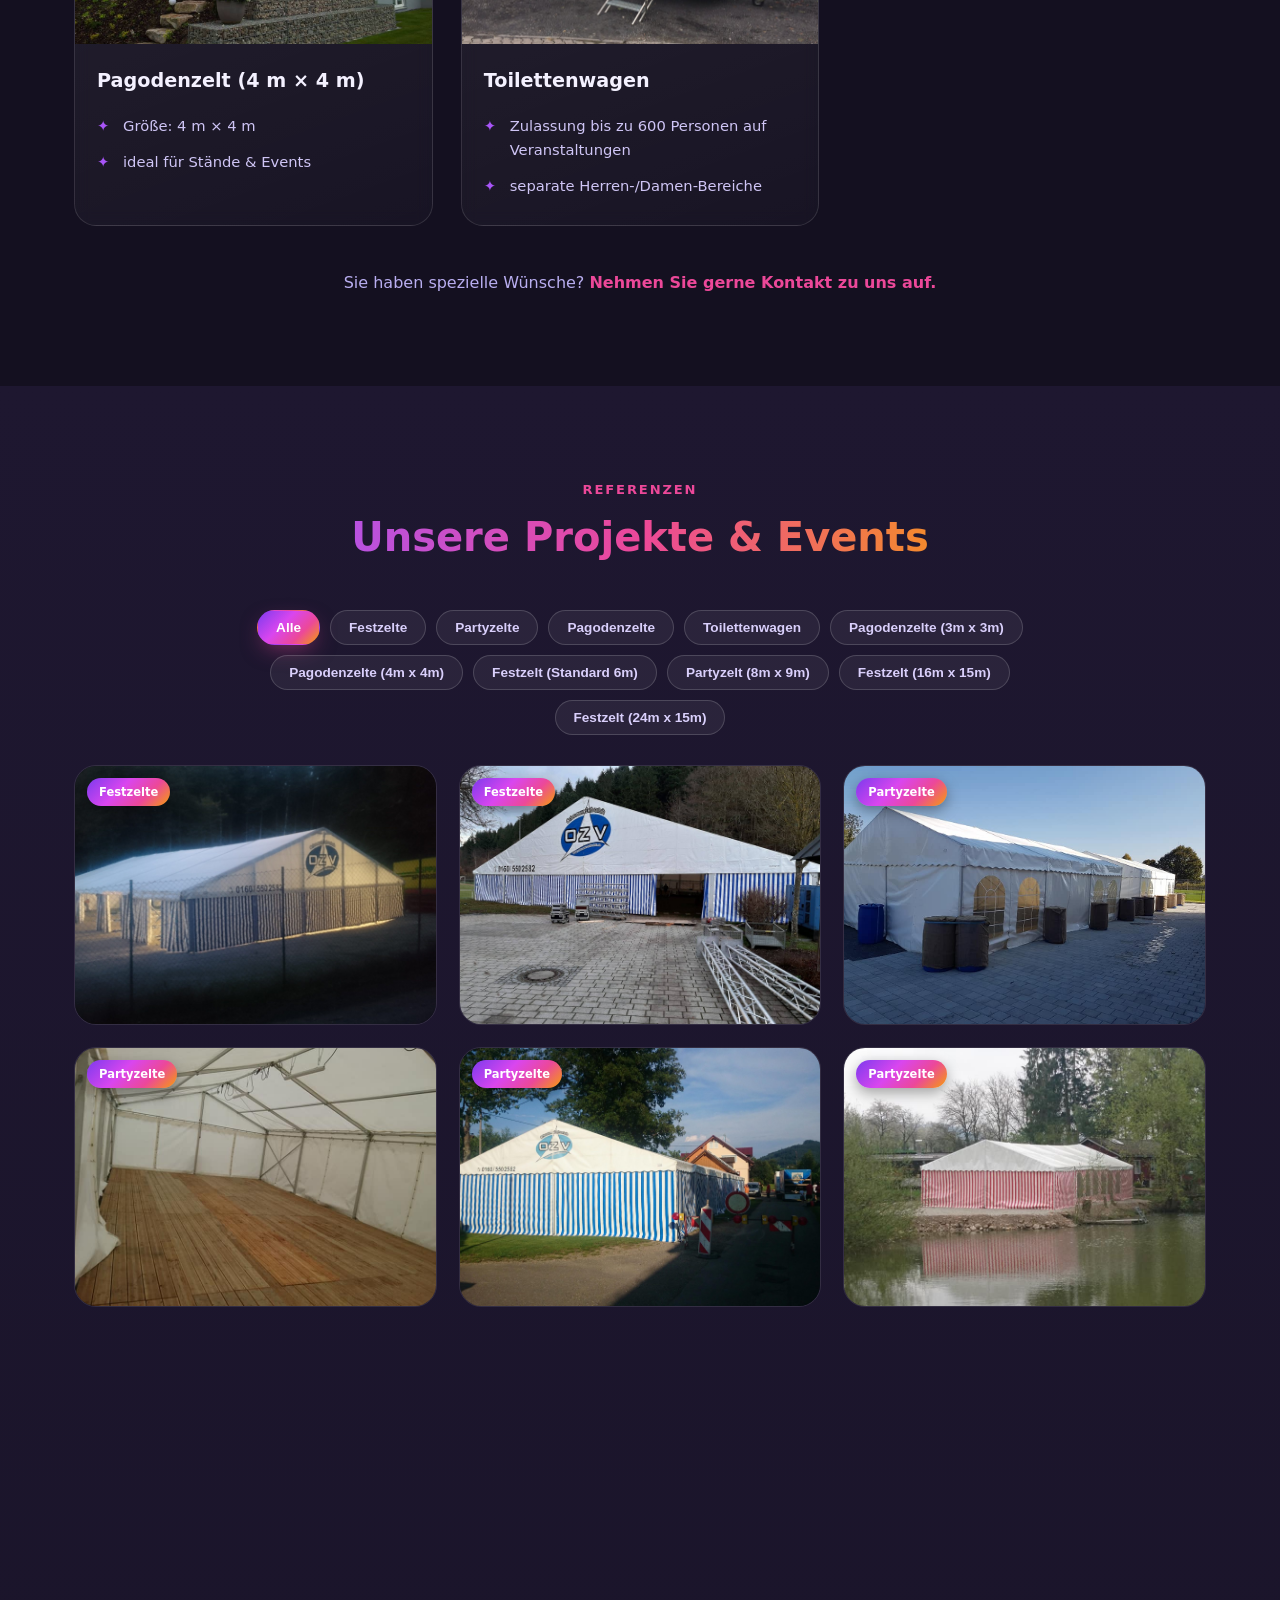
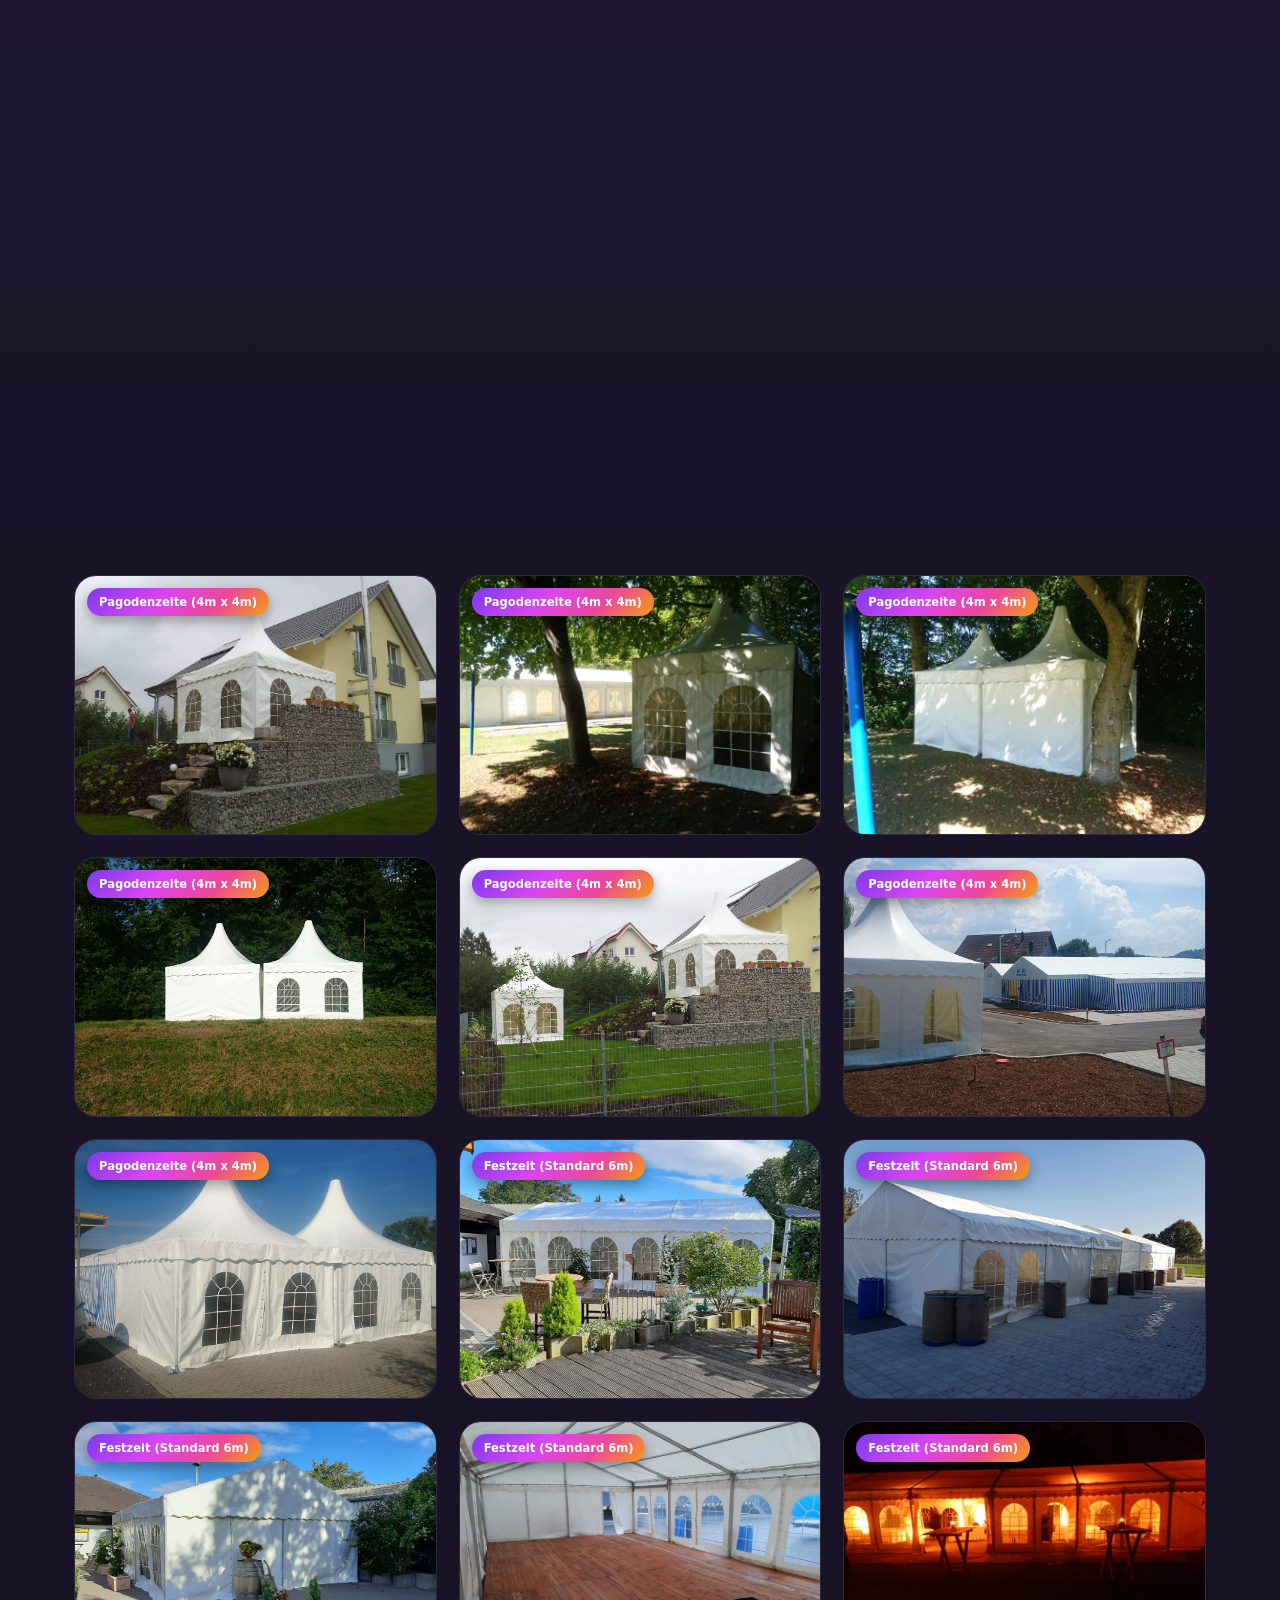
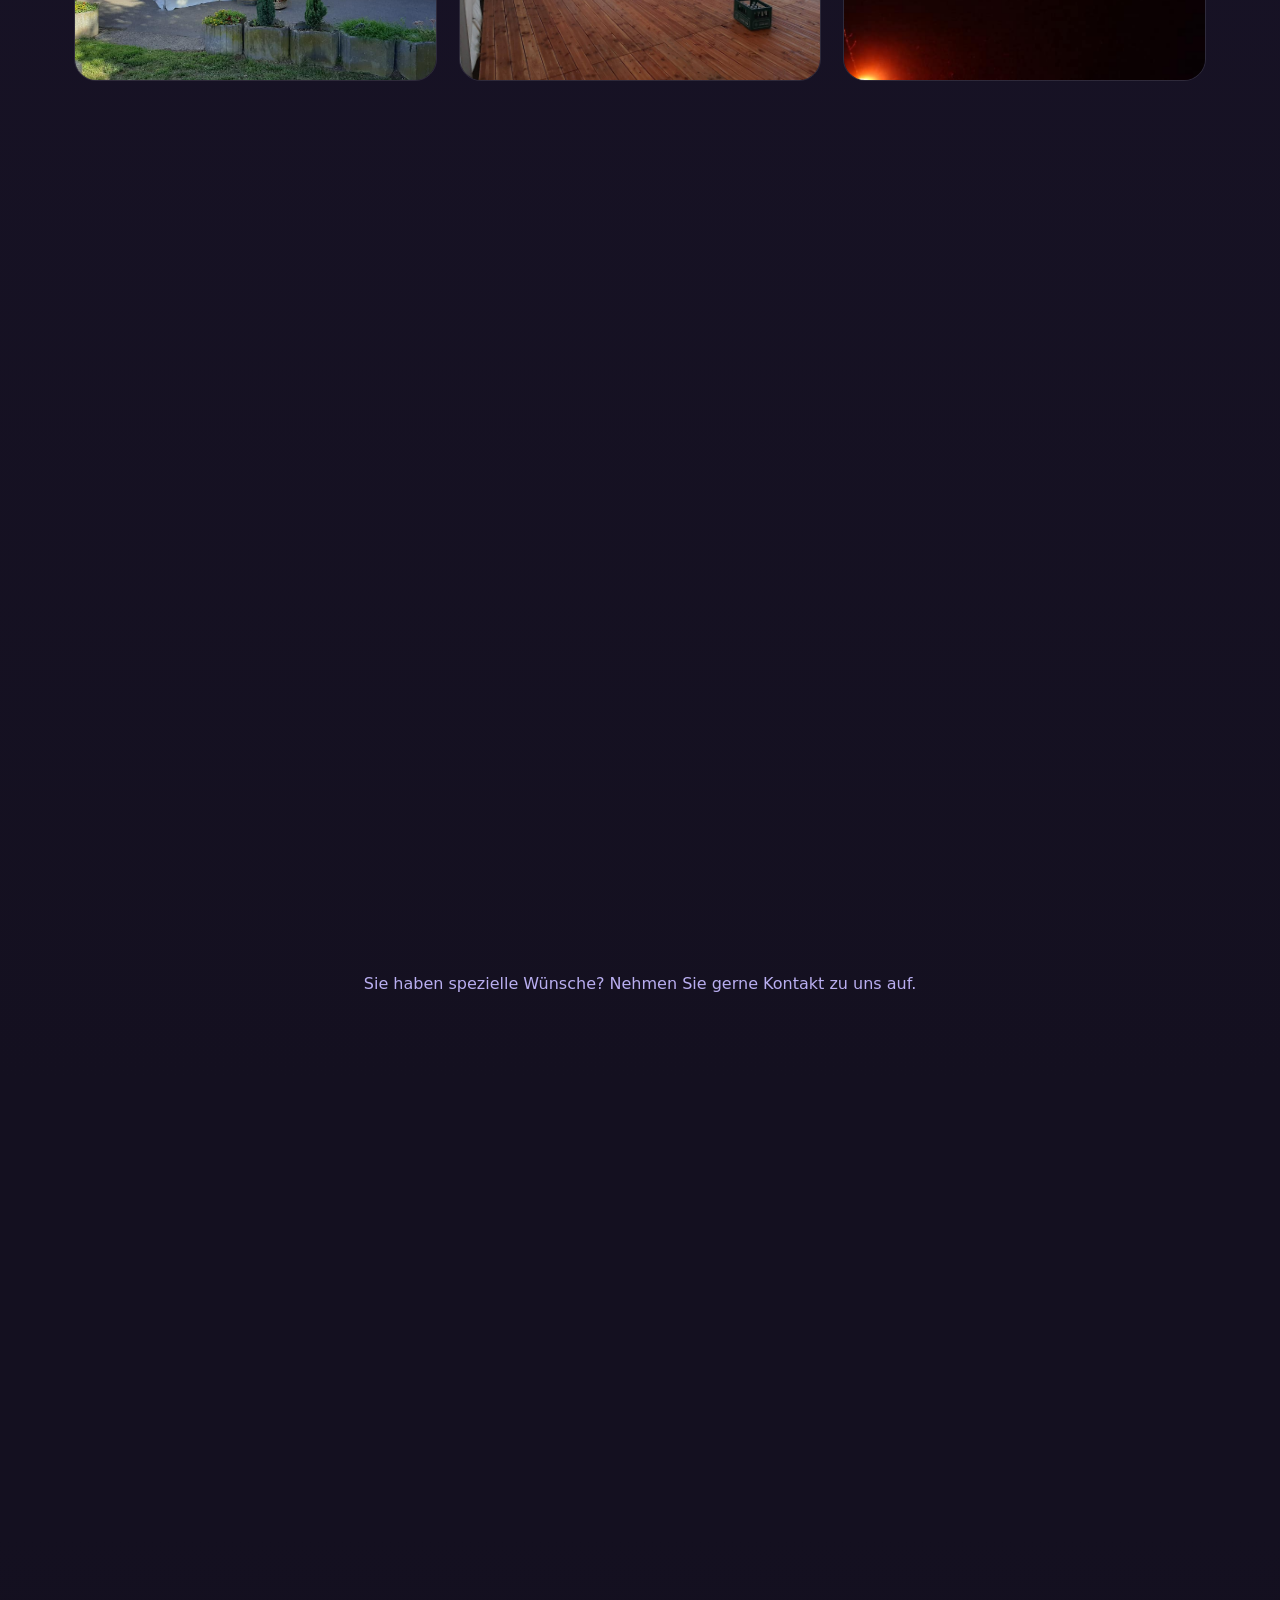
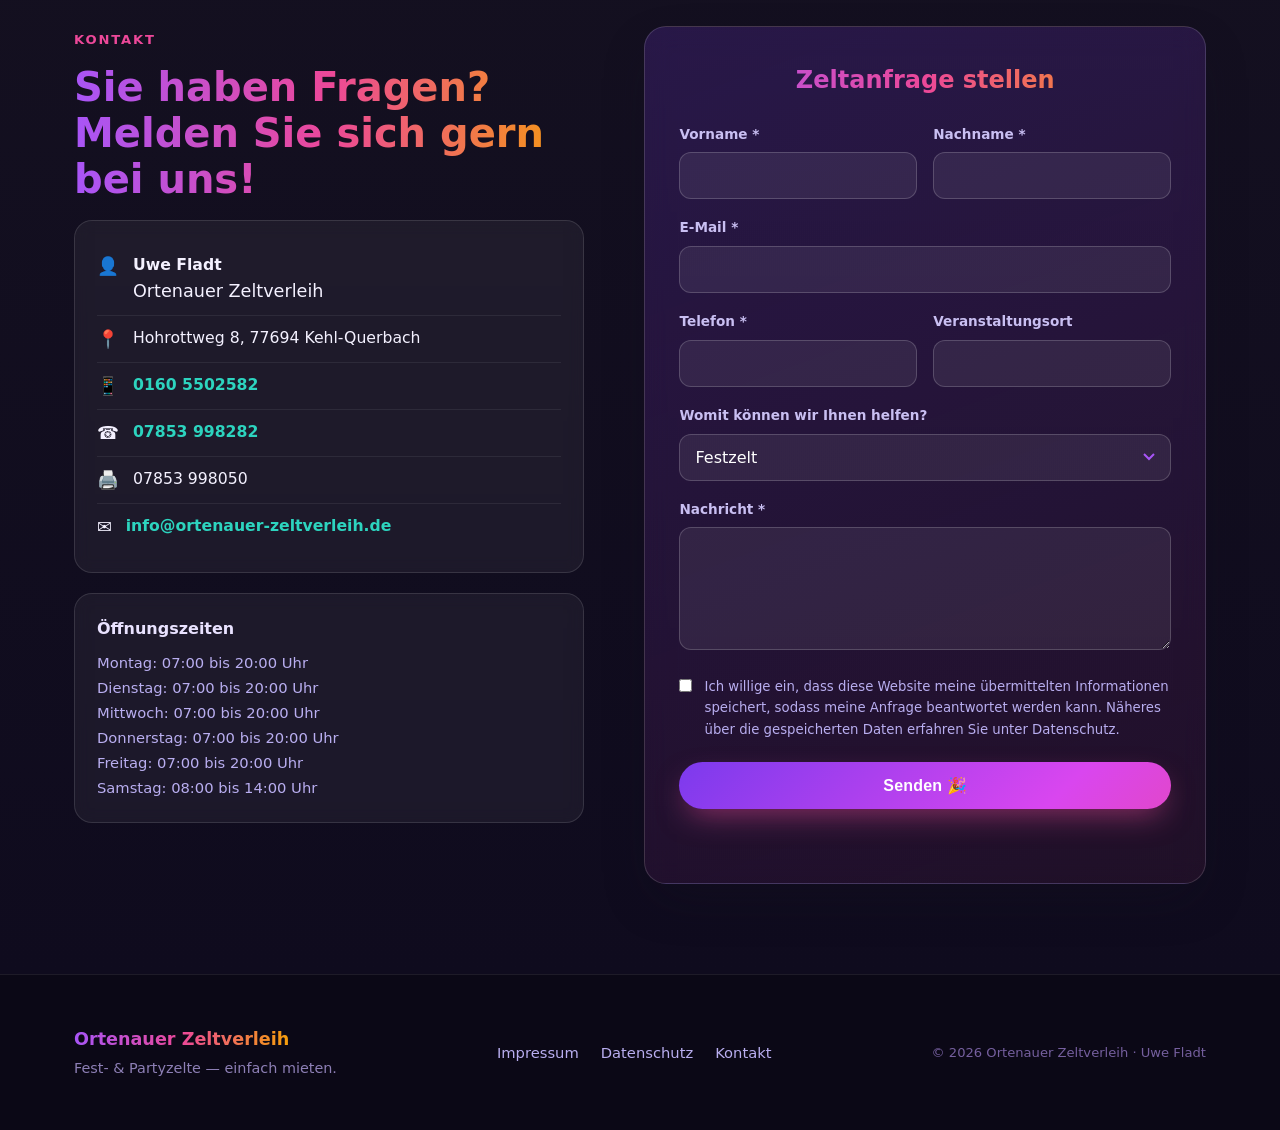
==== commit 70ce8c1b: "Disco-Lichteffekt am OZV-Logo im Hero (Party-Lichtkegel)" ====
--- a/index.html
+++ b/index.html
@@ -38,6 +38,14 @@
     <img id="heroImg" src="" alt="" class="hero-bg-img">
     <div class="hero-overlay"></div>
     <div class="hero-shine"></div>
+    <!-- Discobeleuchtung: Lichtkegel aus der Zelt-Innung (ca. 55%/55%) -->
+    <div class="disco" id="disco" aria-hidden="true">
+      <span class="d-beam d1"></span>
+      <span class="d-beam d2"></span>
+      <span class="d-beam d3"></span>
+      <span class="d-beam d4"></span>
+      <span class="d-glow"></span>
+    </div>
   </div>
   <div class="hero-content container">
     <span class="kicker badge hero-kicker" data-bind="hero.kicker">Ihr kompetenter Partner</span>
--- a/css/style.css
+++ b/css/style.css
@@ -84,7 +84,33 @@
 .hero-scroll span{display:block;width:5px;height:5px;background:#fff;border-radius:50%;margin:8px auto;animation:scrDots 1.6s infinite}
 @keyframes scrDots{0%{opacity:1;transform:translateY(0)}100%{opacity:0;transform:translateY(16px)}}
 
-/* ---------- Über ---------- */
+/* ---------- Disco-Licht im Zelt (Hero) ---------- */
+.disco{position:absolute;inset:0;z-index:2;pointer-events:none;overflow:hidden}
+.disco .d-glow{
+  position:absolute;left:35%;top:28%;width:22vw;height:22vw;min-width:180px;min-height:180px;
+  transform:translate(-50%,-50%);border-radius:50%;
+  background:radial-gradient(circle,rgba(255,255,255,.7),rgba(236,72,153,.4) 38%,transparent 72%);
+  mix-blend-mode:screen;filter:blur(2px);
+  animation:discoGlow 3.2s ease-in-out infinite;
+}
+@keyframes discoGlow{0%,100%{opacity:.3;transform:translate(-50%,-50%) scale(.85)}50%{opacity:.7;transform:translate(-50%,-50%) scale(1.1)}}
+.disco .d-beam{
+  position:absolute;left:35%;top:28%;width:0;height:0;
+  transform-origin:0 0;
+  mix-blend-mode:screen;filter:blur(1px);animation-fill-mode:both;
+}
+.disco .d1{border-left:6px solid transparent;border-right:6px solid transparent;border-bottom:16vh solid rgba(236,72,153,.5);animation:beam1 4.4s infinite}
+.disco .d2{border-left:6px solid transparent;border-right:6px solid transparent;border-bottom:16vh solid rgba(45,212,191,.5);animation:beam2 5s infinite}
+.disco .d3{border-left:6px solid transparent;border-right:6px solid transparent;border-bottom:16vh solid rgba(245,158,11,.5);animation:beam3 4.7s infinite}
+.disco .d4{border-left:6px solid transparent;border-right:6px solid transparent;border-bottom:16vh solid rgba(168,85,247,.55);animation:beam4 5.3s infinite}
+@keyframes beam1{0%,100%{opacity:0;transform:rotate(-15deg)}15%,40%{opacity:.9;transform:rotate(5deg)}55%{opacity:0}}
+@keyframes beam2{0%,100%{opacity:0;transform:rotate(65deg)}15%,40%{opacity:.9;transform:rotate(85deg)}55%{opacity:0}}
+@keyframes beam3{0%,100%{opacity:0;transform:rotate(150deg)}15%,40%{opacity:.9;transform:rotate(170deg)}55%{opacity:0}}
+@keyframes beam4{0%,100%{opacity:0;transform:rotate(250deg)}15%,40%{opacity:.9;transform:rotate(270deg)}55%{opacity:0}}
+@media(max-width:720px){
+  .disco .d-beam{border-bottom-width:10vh}
+  .disco .d-glow{width:28vw;height:28vw}
+}
 .about{background:var(--ink-2)}
 .about-grid{display:grid;grid-template-columns:1fr 1.2fr;gap:60px;align-items:center}
 .about-media{position:relative}
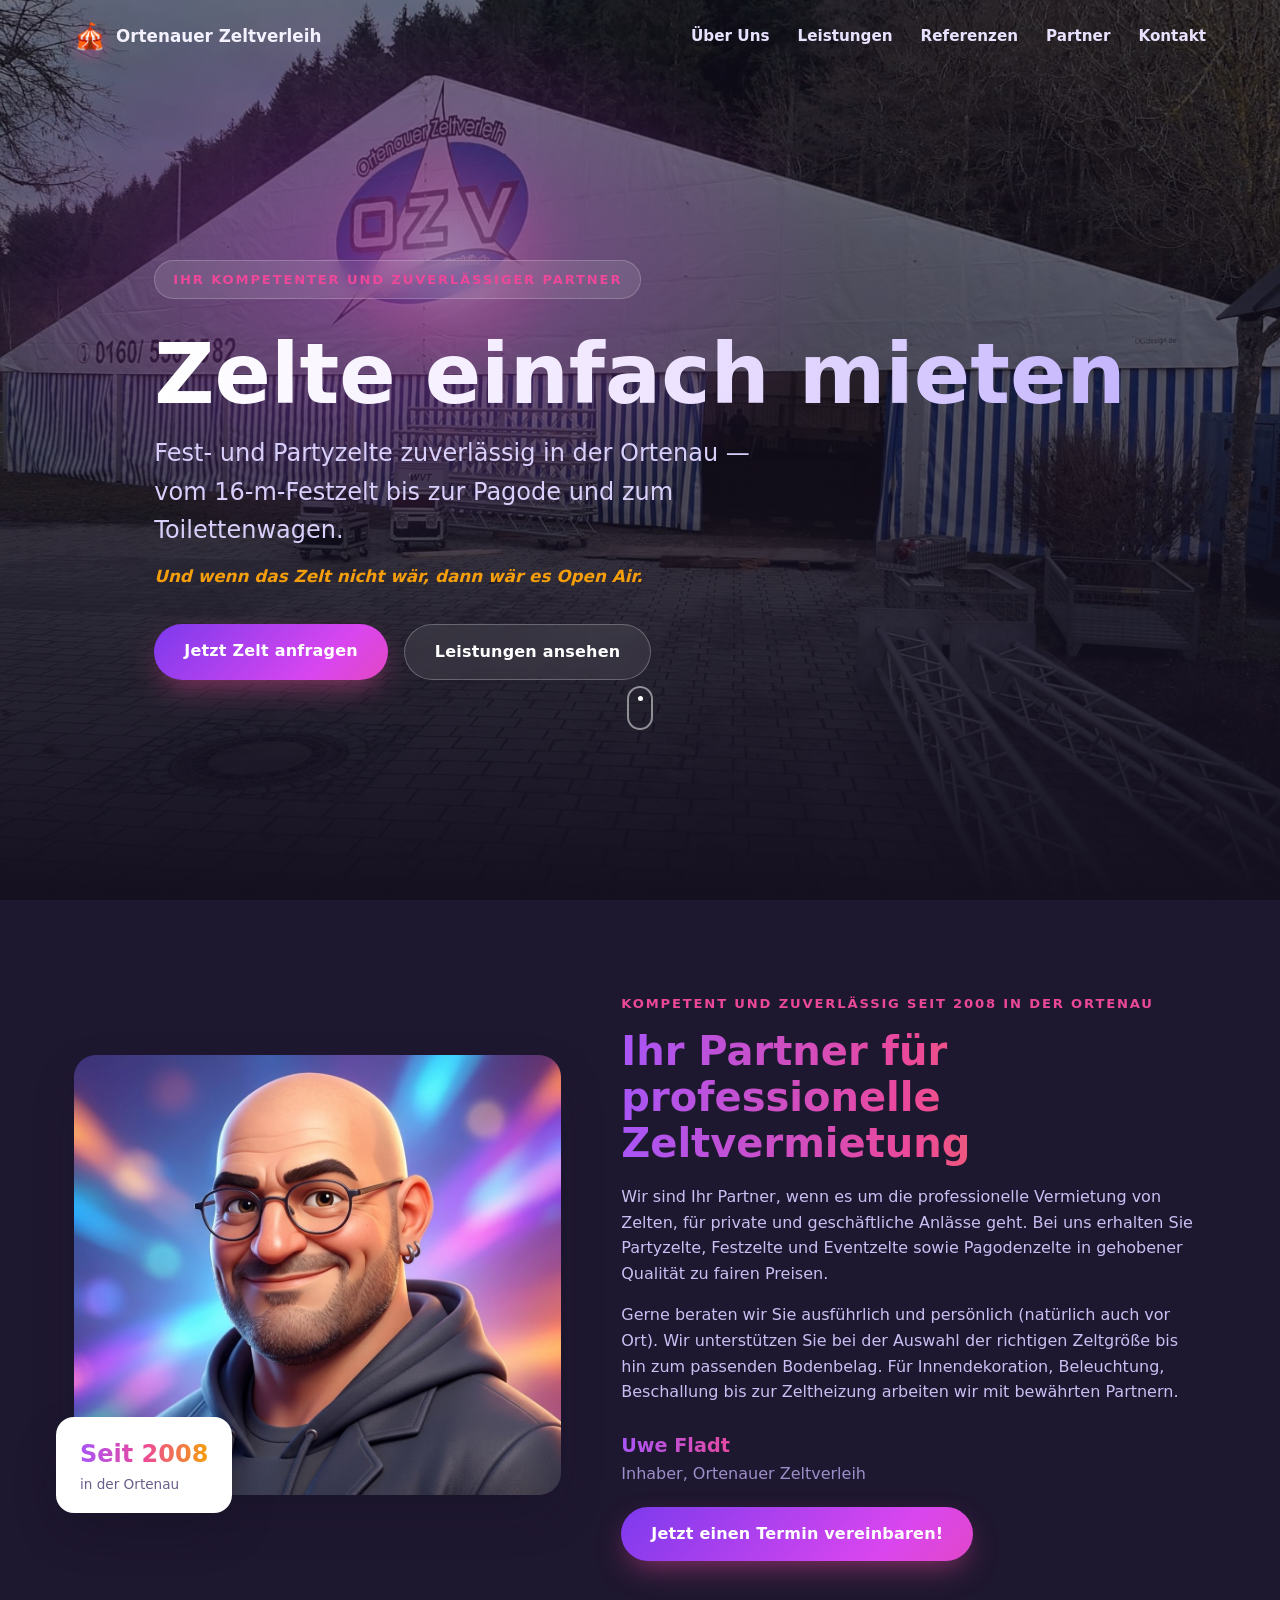
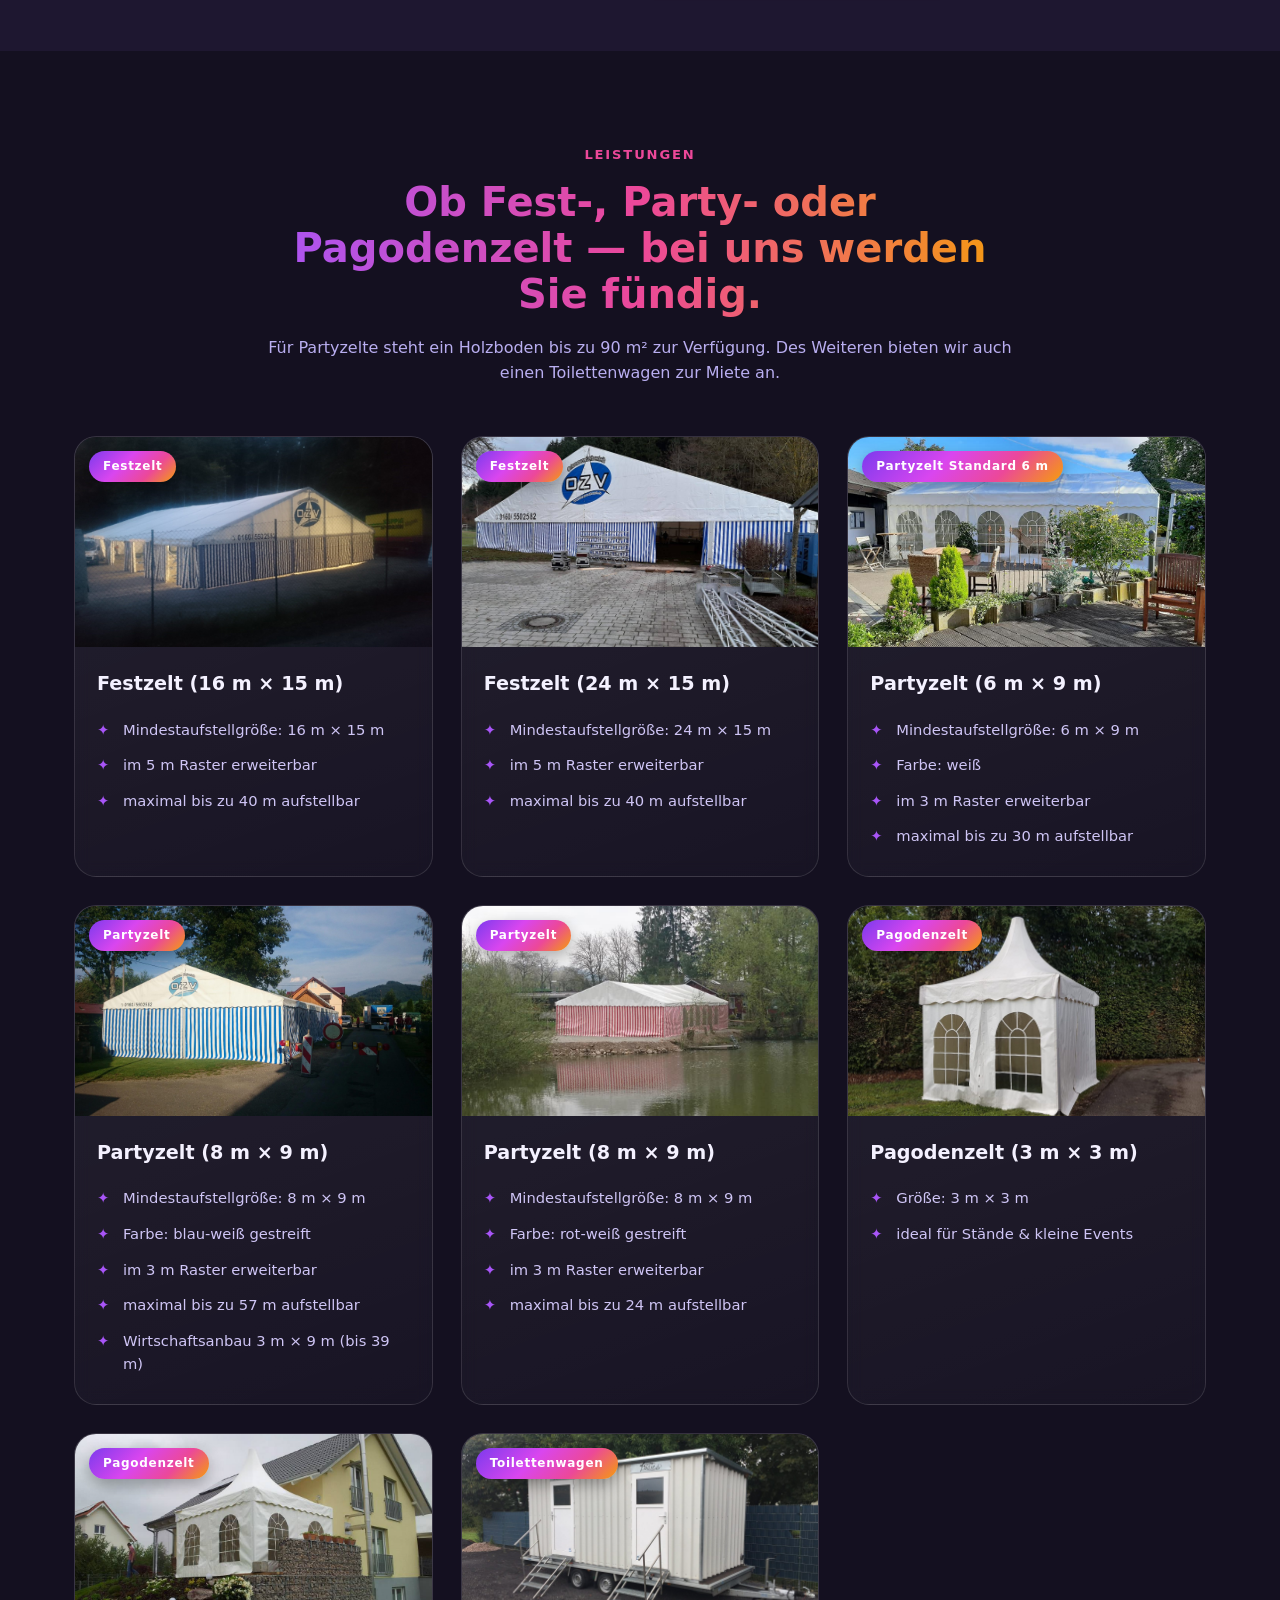
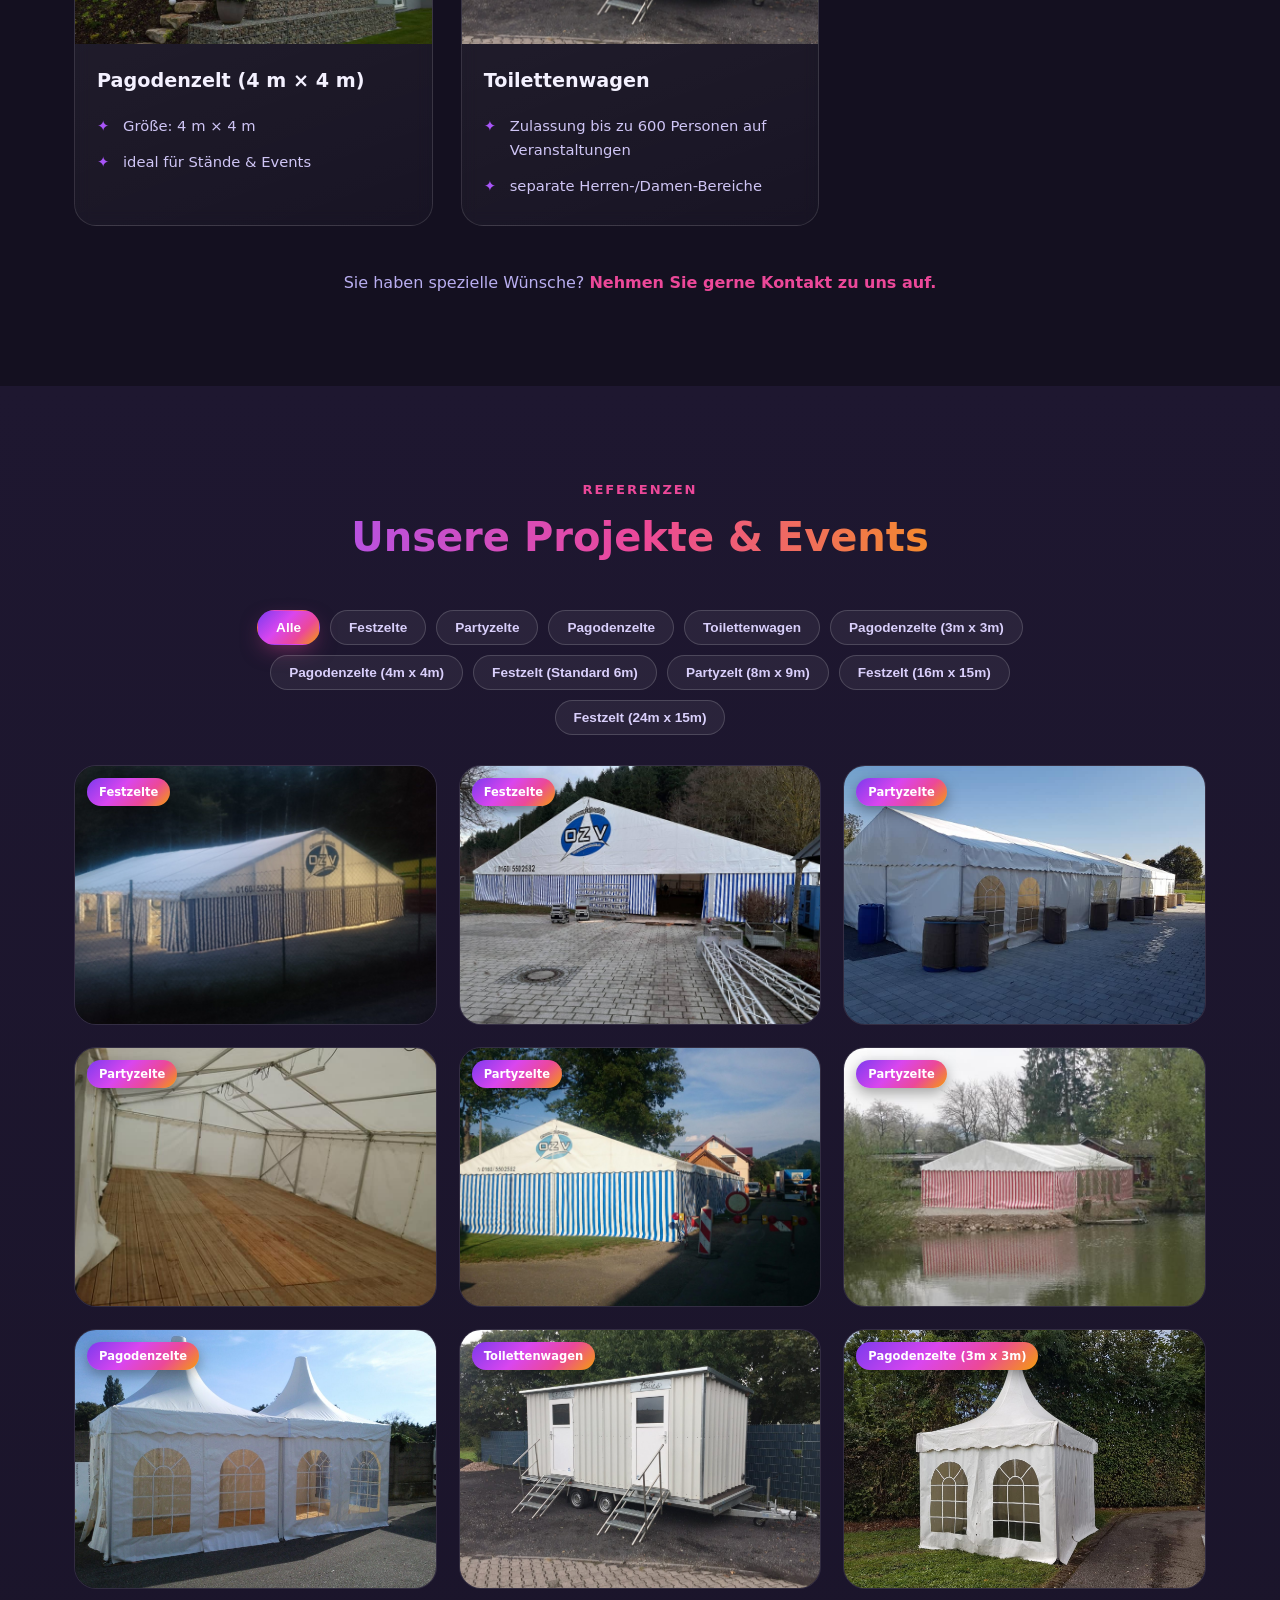
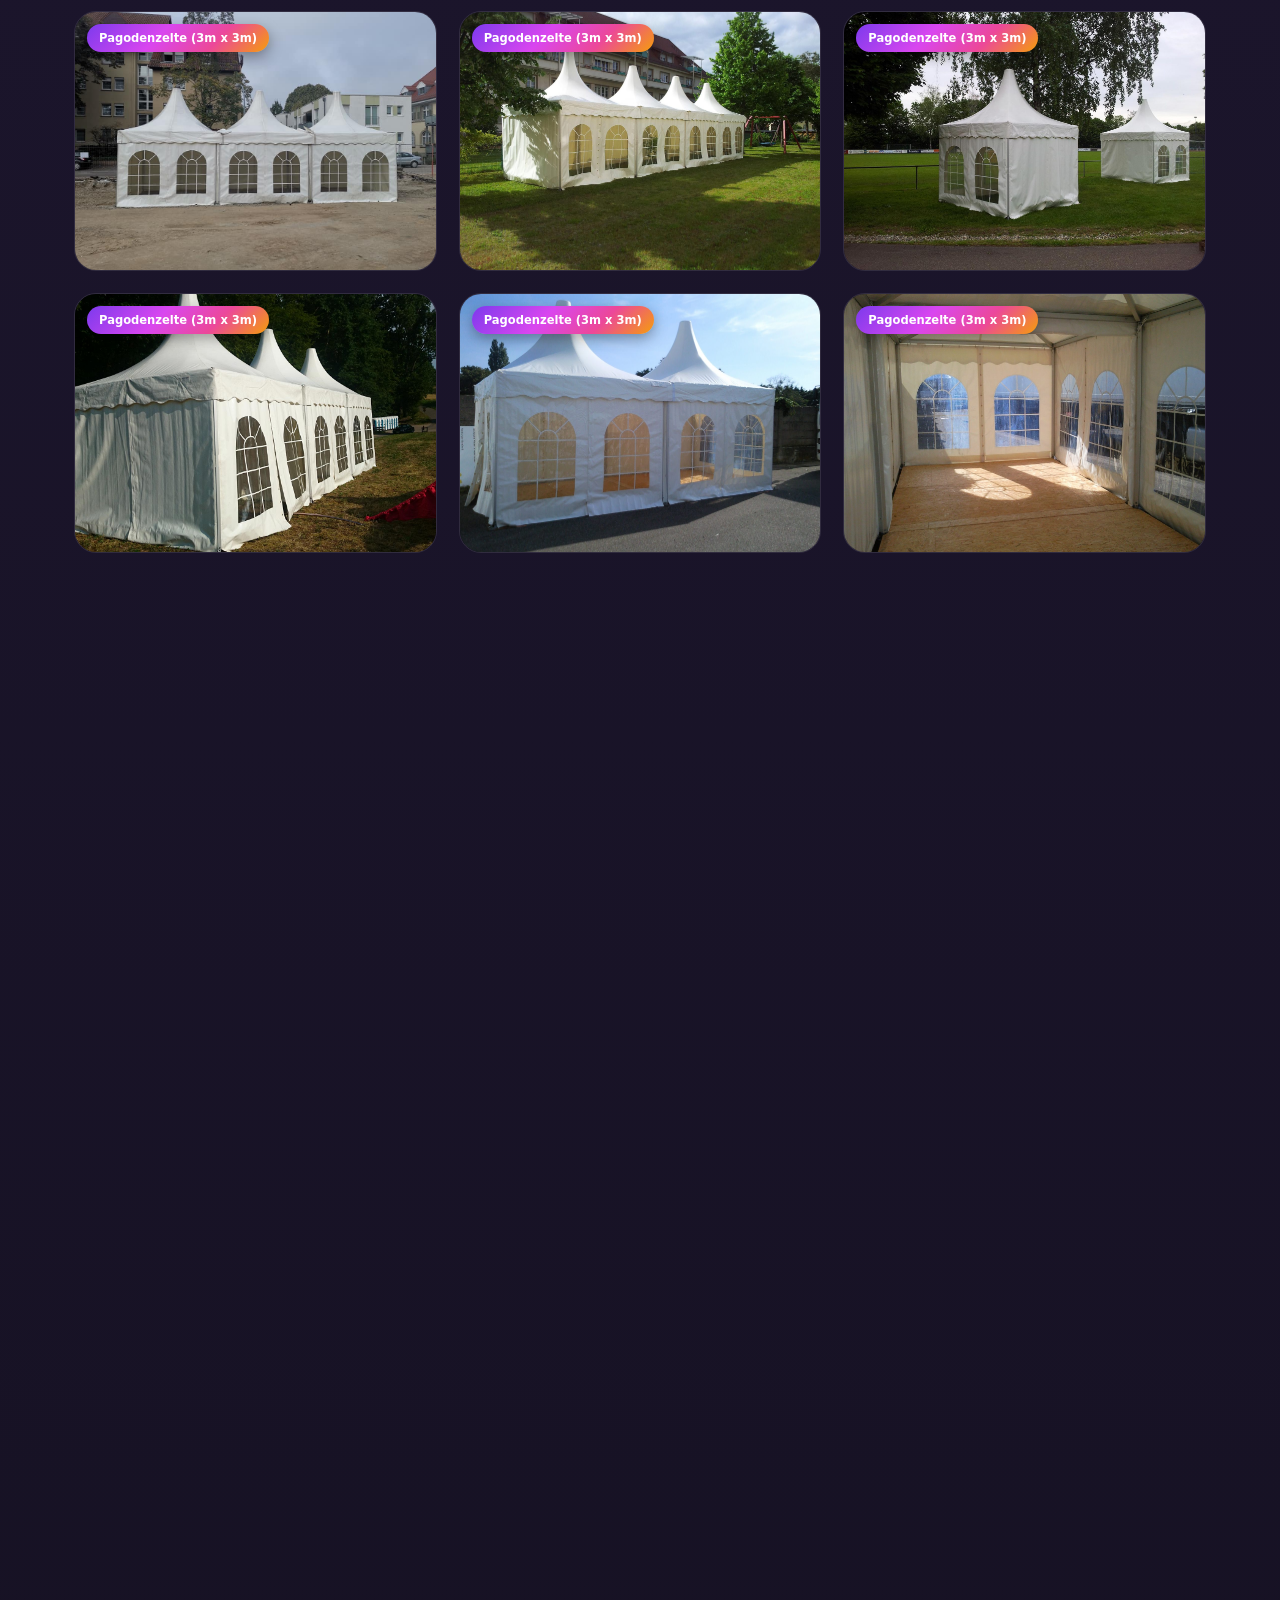
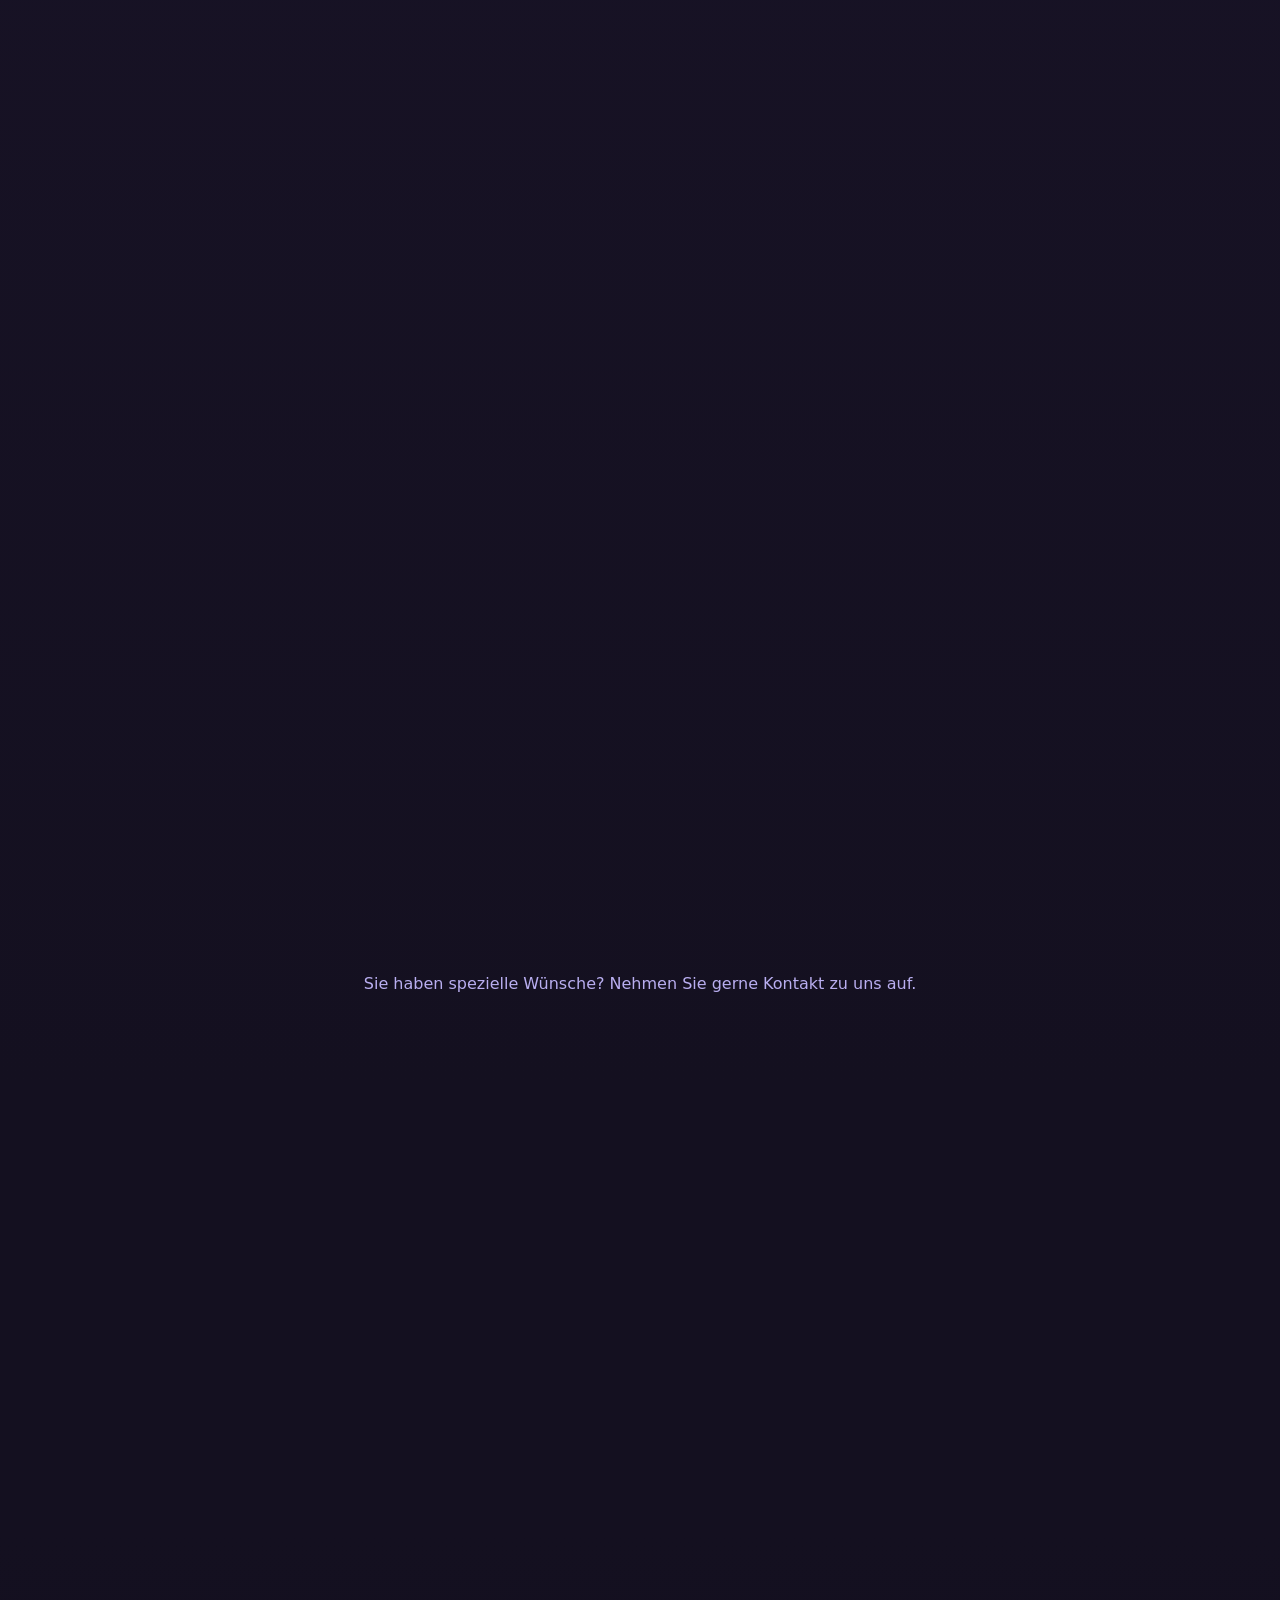
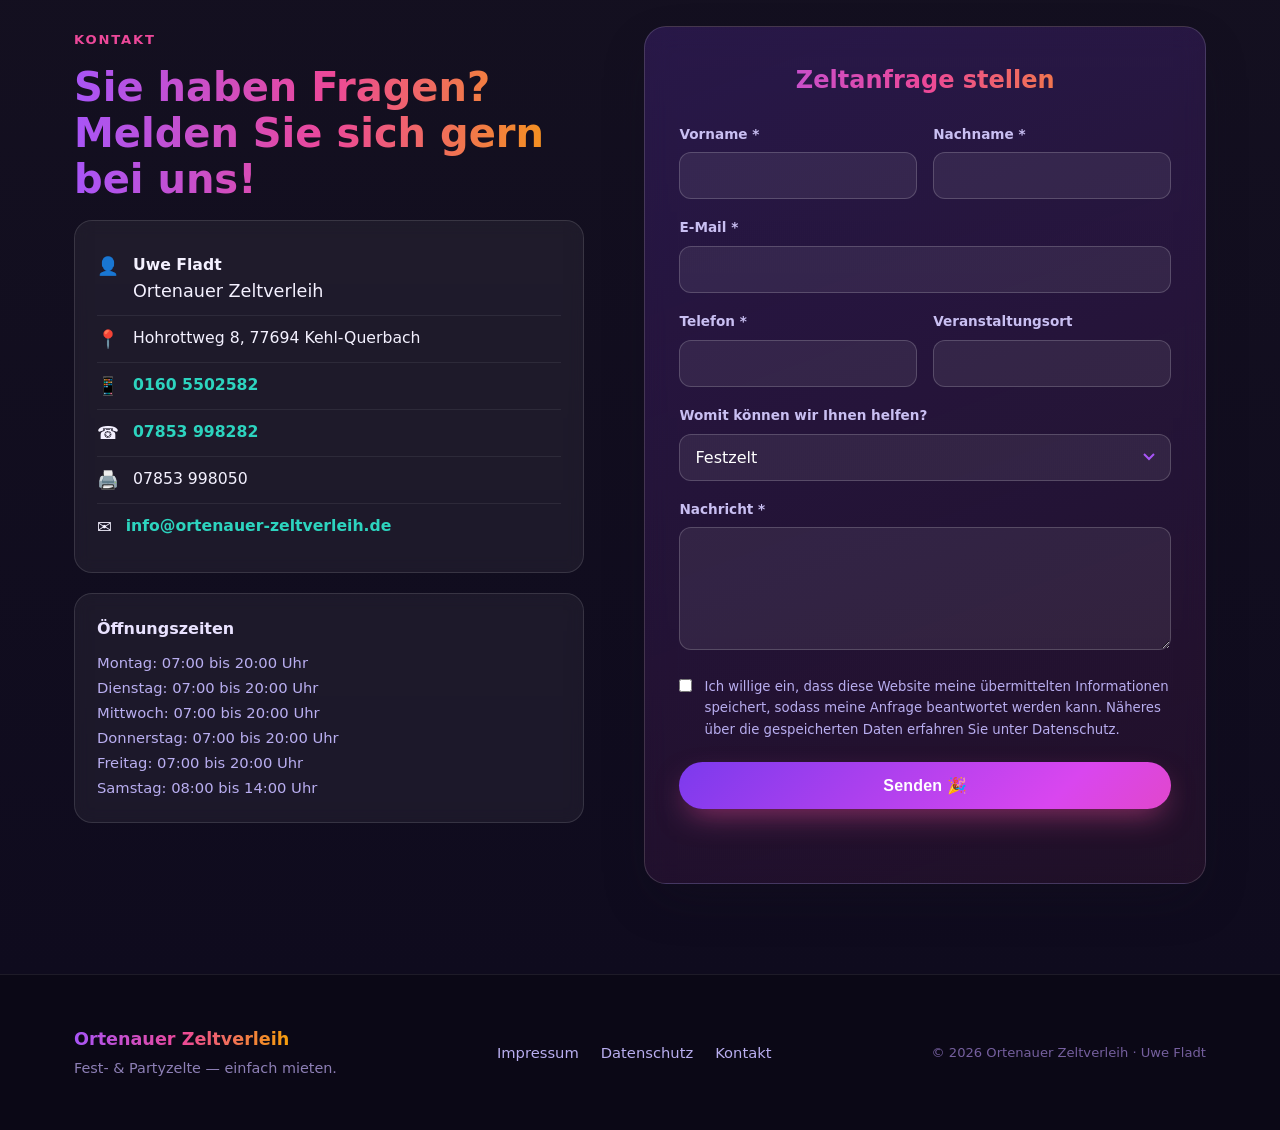
==== commit 49bec70a: "Dezenter pulsierender Farbabglanz am OZV-Logo statt Lichtstrahlen" ====
--- a/index.html
+++ b/index.html
@@ -38,12 +38,8 @@
     <img id="heroImg" src="" alt="" class="hero-bg-img">
     <div class="hero-overlay"></div>
     <div class="hero-shine"></div>
-    <!-- Discobeleuchtung: Lichtkegel aus der Zelt-Innung (ca. 55%/55%) -->
+    <!-- Pulsierender Farbabglanz am OZV-Logo -->
     <div class="disco" id="disco" aria-hidden="true">
-      <span class="d-beam d1"></span>
-      <span class="d-beam d2"></span>
-      <span class="d-beam d3"></span>
-      <span class="d-beam d4"></span>
       <span class="d-glow"></span>
     </div>
   </div>
--- a/css/style.css
+++ b/css/style.css
@@ -84,32 +84,26 @@
 .hero-scroll span{display:block;width:5px;height:5px;background:#fff;border-radius:50%;margin:8px auto;animation:scrDots 1.6s infinite}
 @keyframes scrDots{0%{opacity:1;transform:translateY(0)}100%{opacity:0;transform:translateY(16px)}}
 
-/* ---------- Disco-Licht im Zelt (Hero) ---------- */
+/* ---------- Pulsierender Farbabglanz am OZV-Logo (Hero) ---------- */
 .disco{position:absolute;inset:0;z-index:2;pointer-events:none;overflow:hidden}
 .disco .d-glow{
-  position:absolute;left:35%;top:28%;width:22vw;height:22vw;min-width:180px;min-height:180px;
+  position:absolute;left:35%;top:28%;width:20vw;height:20vw;min-width:170px;min-height:170px;
   transform:translate(-50%,-50%);border-radius:50%;
-  background:radial-gradient(circle,rgba(255,255,255,.7),rgba(236,72,153,.4) 38%,transparent 72%);
-  mix-blend-mode:screen;filter:blur(2px);
-  animation:discoGlow 3.2s ease-in-out infinite;
-}
-@keyframes discoGlow{0%,100%{opacity:.3;transform:translate(-50%,-50%) scale(.85)}50%{opacity:.7;transform:translate(-50%,-50%) scale(1.1)}}
-.disco .d-beam{
-  position:absolute;left:35%;top:28%;width:0;height:0;
-  transform-origin:0 0;
-  mix-blend-mode:screen;filter:blur(1px);animation-fill-mode:both;
-}
-.disco .d1{border-left:6px solid transparent;border-right:6px solid transparent;border-bottom:16vh solid rgba(236,72,153,.5);animation:beam1 4.4s infinite}
-.disco .d2{border-left:6px solid transparent;border-right:6px solid transparent;border-bottom:16vh solid rgba(45,212,191,.5);animation:beam2 5s infinite}
-.disco .d3{border-left:6px solid transparent;border-right:6px solid transparent;border-bottom:16vh solid rgba(245,158,11,.5);animation:beam3 4.7s infinite}
-.disco .d4{border-left:6px solid transparent;border-right:6px solid transparent;border-bottom:16vh solid rgba(168,85,247,.55);animation:beam4 5.3s infinite}
-@keyframes beam1{0%,100%{opacity:0;transform:rotate(-15deg)}15%,40%{opacity:.9;transform:rotate(5deg)}55%{opacity:0}}
-@keyframes beam2{0%,100%{opacity:0;transform:rotate(65deg)}15%,40%{opacity:.9;transform:rotate(85deg)}55%{opacity:0}}
-@keyframes beam3{0%,100%{opacity:0;transform:rotate(150deg)}15%,40%{opacity:.9;transform:rotate(170deg)}55%{opacity:0}}
-@keyframes beam4{0%,100%{opacity:0;transform:rotate(250deg)}15%,40%{opacity:.9;transform:rotate(270deg)}55%{opacity:0}}
+  opacity:.5;filter:blur(14px);
+  background:radial-gradient(circle,rgba(255,255,255,.55),rgba(236,72,153,.35) 42%,transparent 70%);
+  animation:discoGlow 5s ease-in-out infinite, discoHue 9s ease-in-out infinite;
+}
+@keyframes discoGlow{
+  0%,100%{transform:translate(-50%,-50%) scale(.9);opacity:.35}
+  45%{opacity:.55}
+  60%{transform:translate(-50%,-50%) scale(1.08);opacity:.6}
+}
+@keyframes discoHue{
+  0%,100%{filter:blur(14px) hue-rotate(0deg)}
+  50%{filter:blur(14px) hue-rotate(60deg)}
+}
 @media(max-width:720px){
-  .disco .d-beam{border-bottom-width:10vh}
-  .disco .d-glow{width:28vw;height:28vw}
+  .disco .d-glow{width:30vw;height:30vw}
 }
 .about{background:var(--ink-2)}
 .about-grid{display:grid;grid-template-columns:1fr 1.2fr;gap:60px;align-items:center}
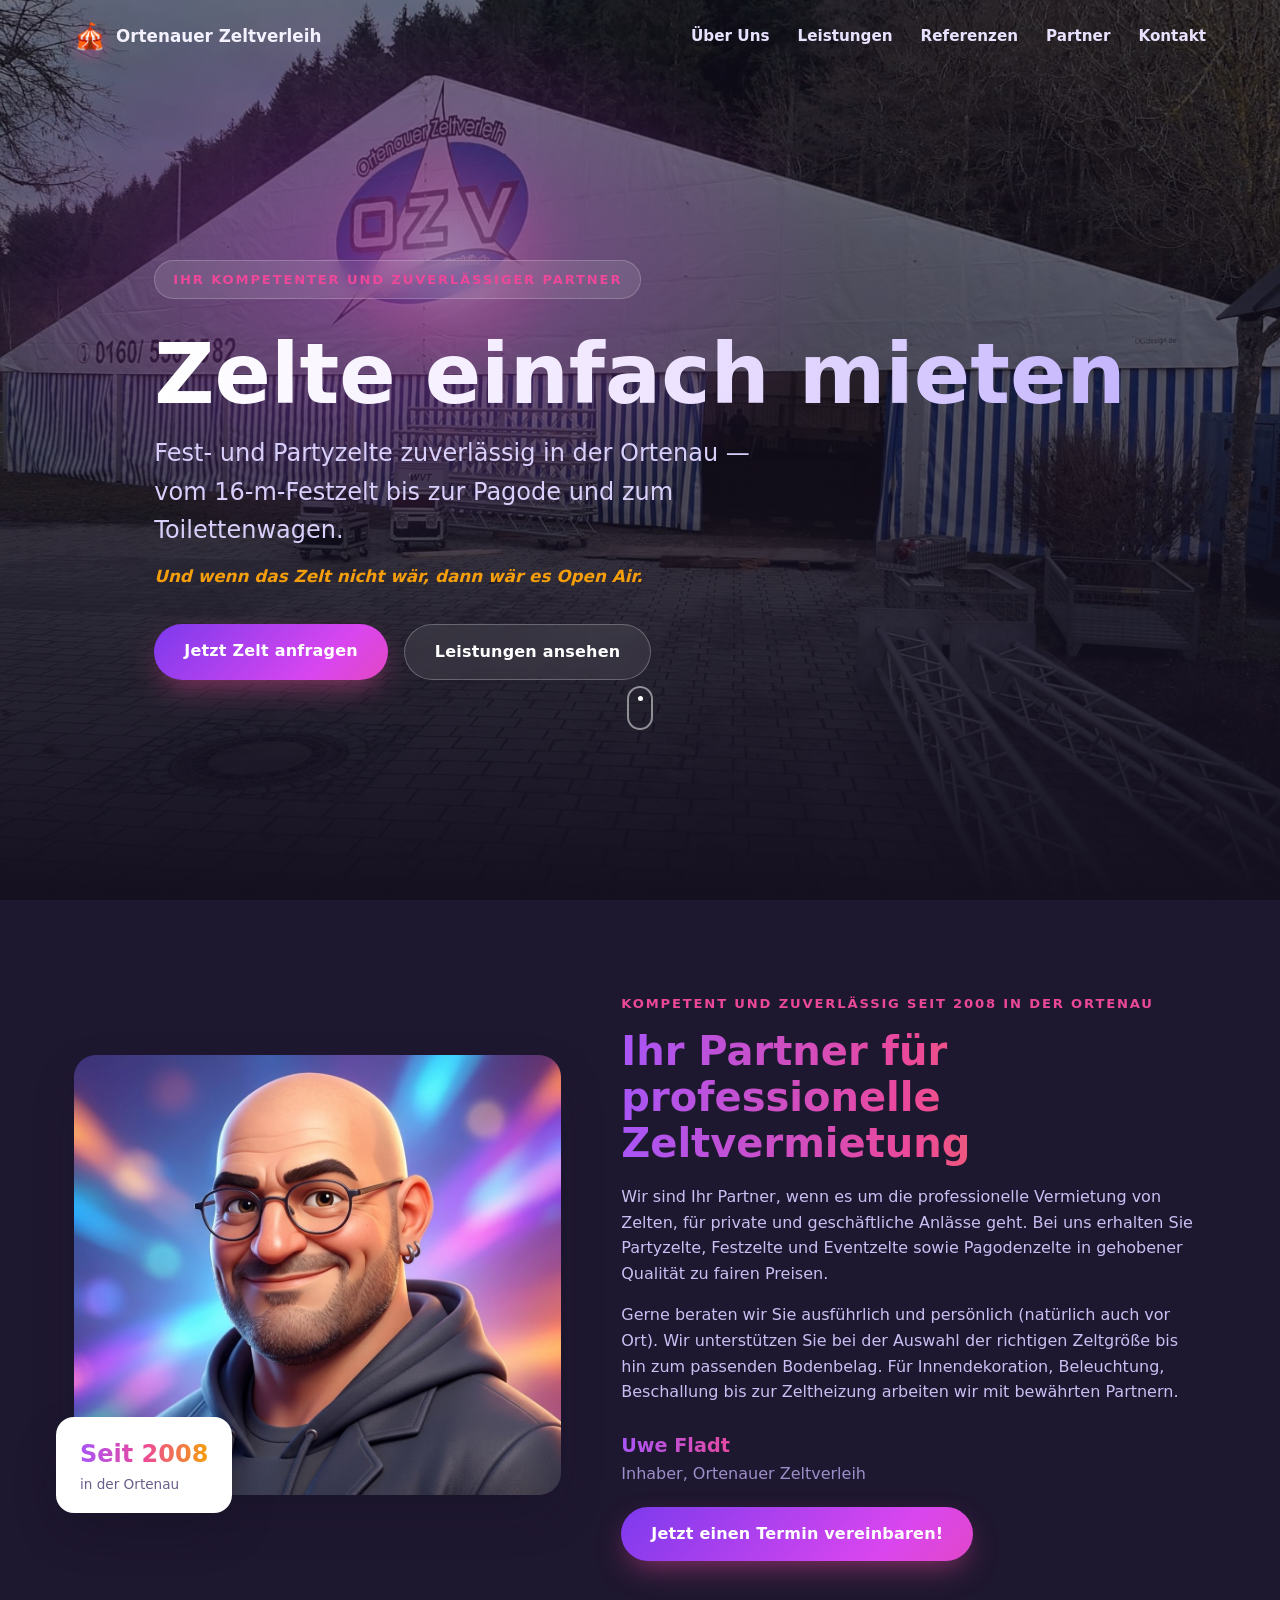
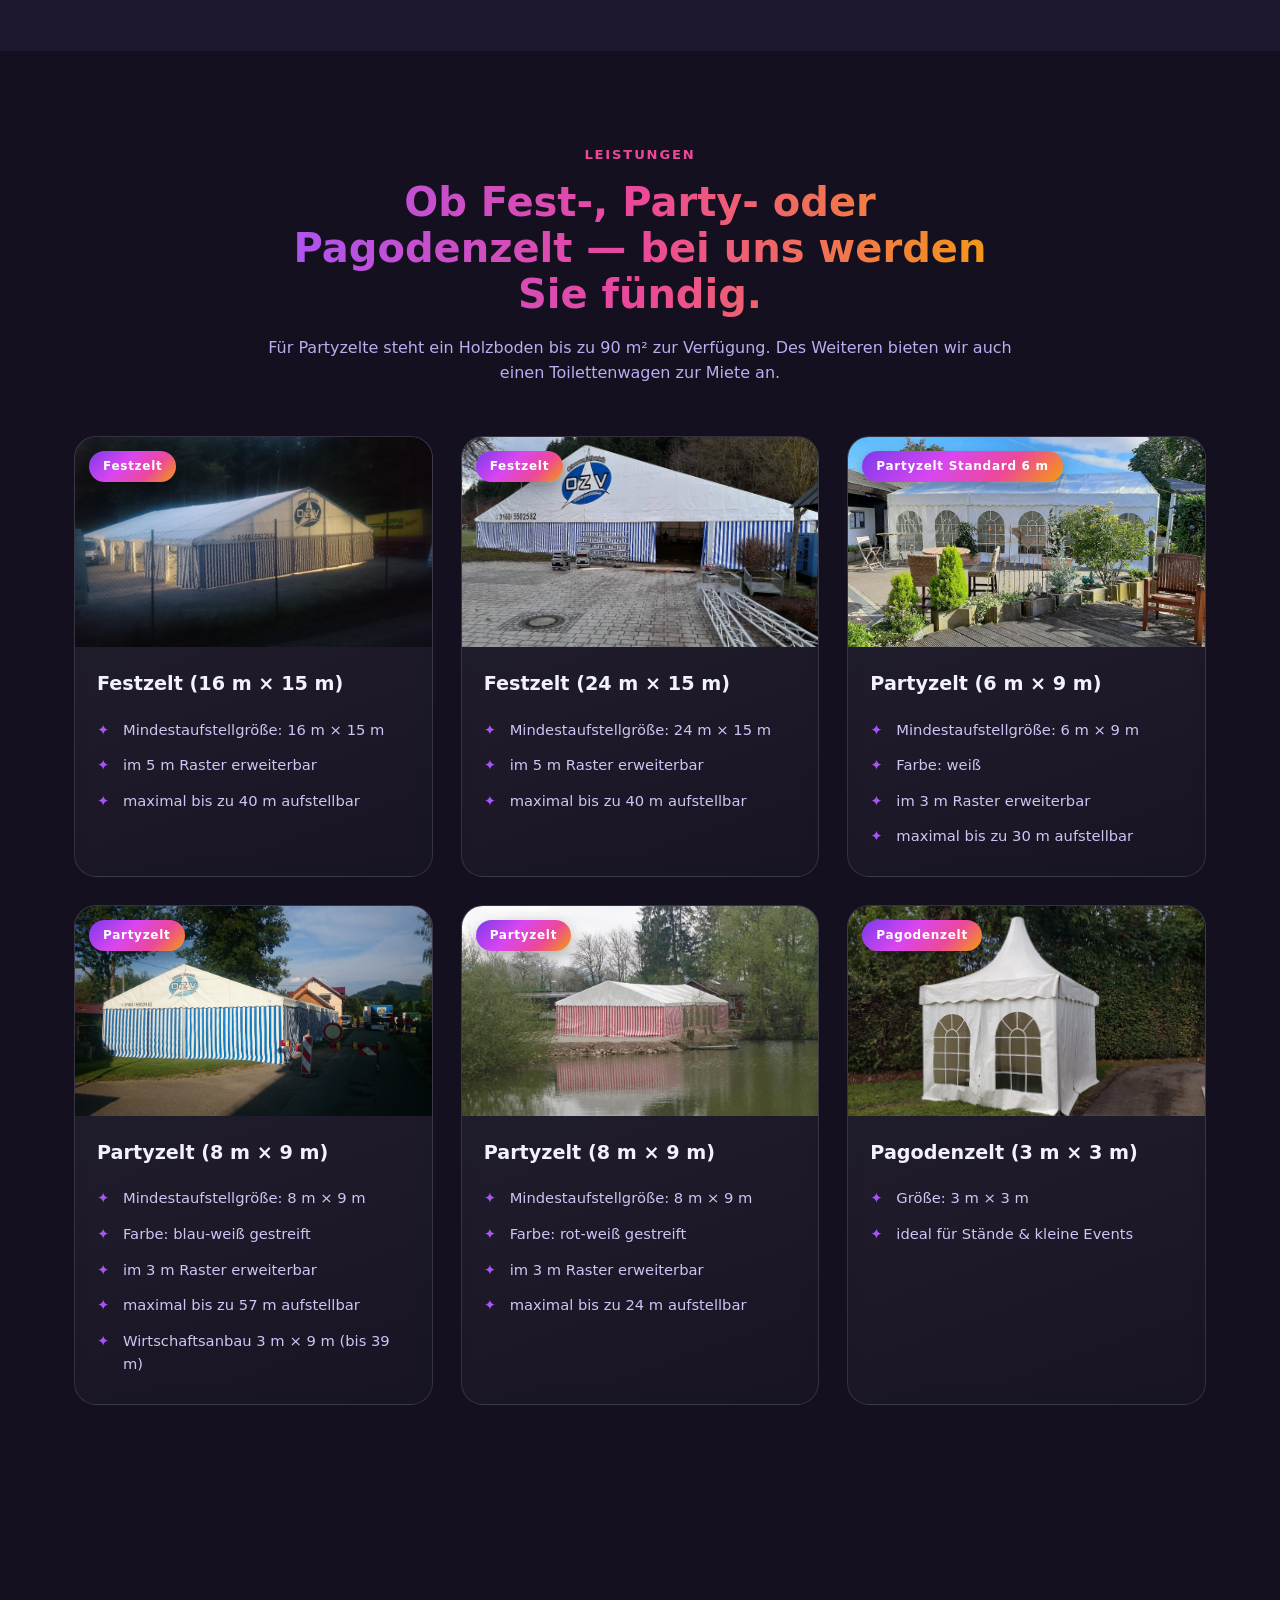
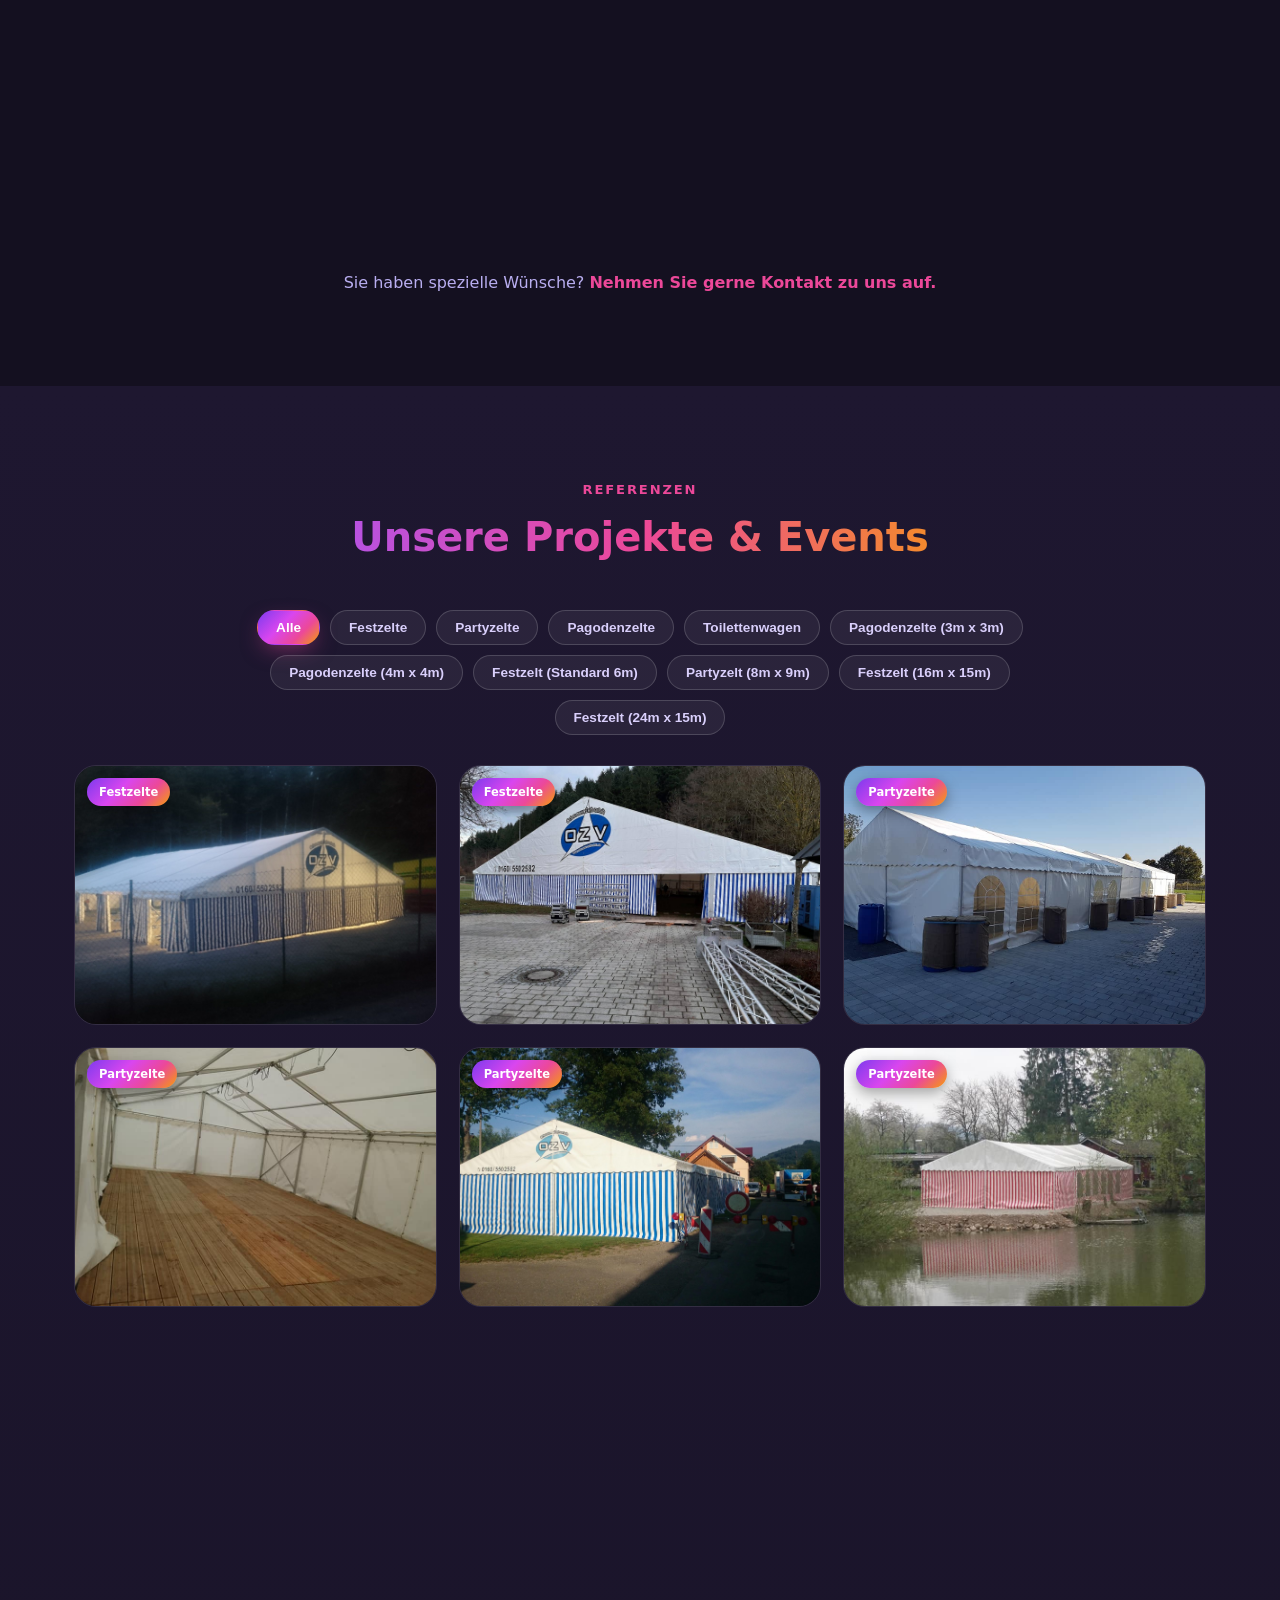
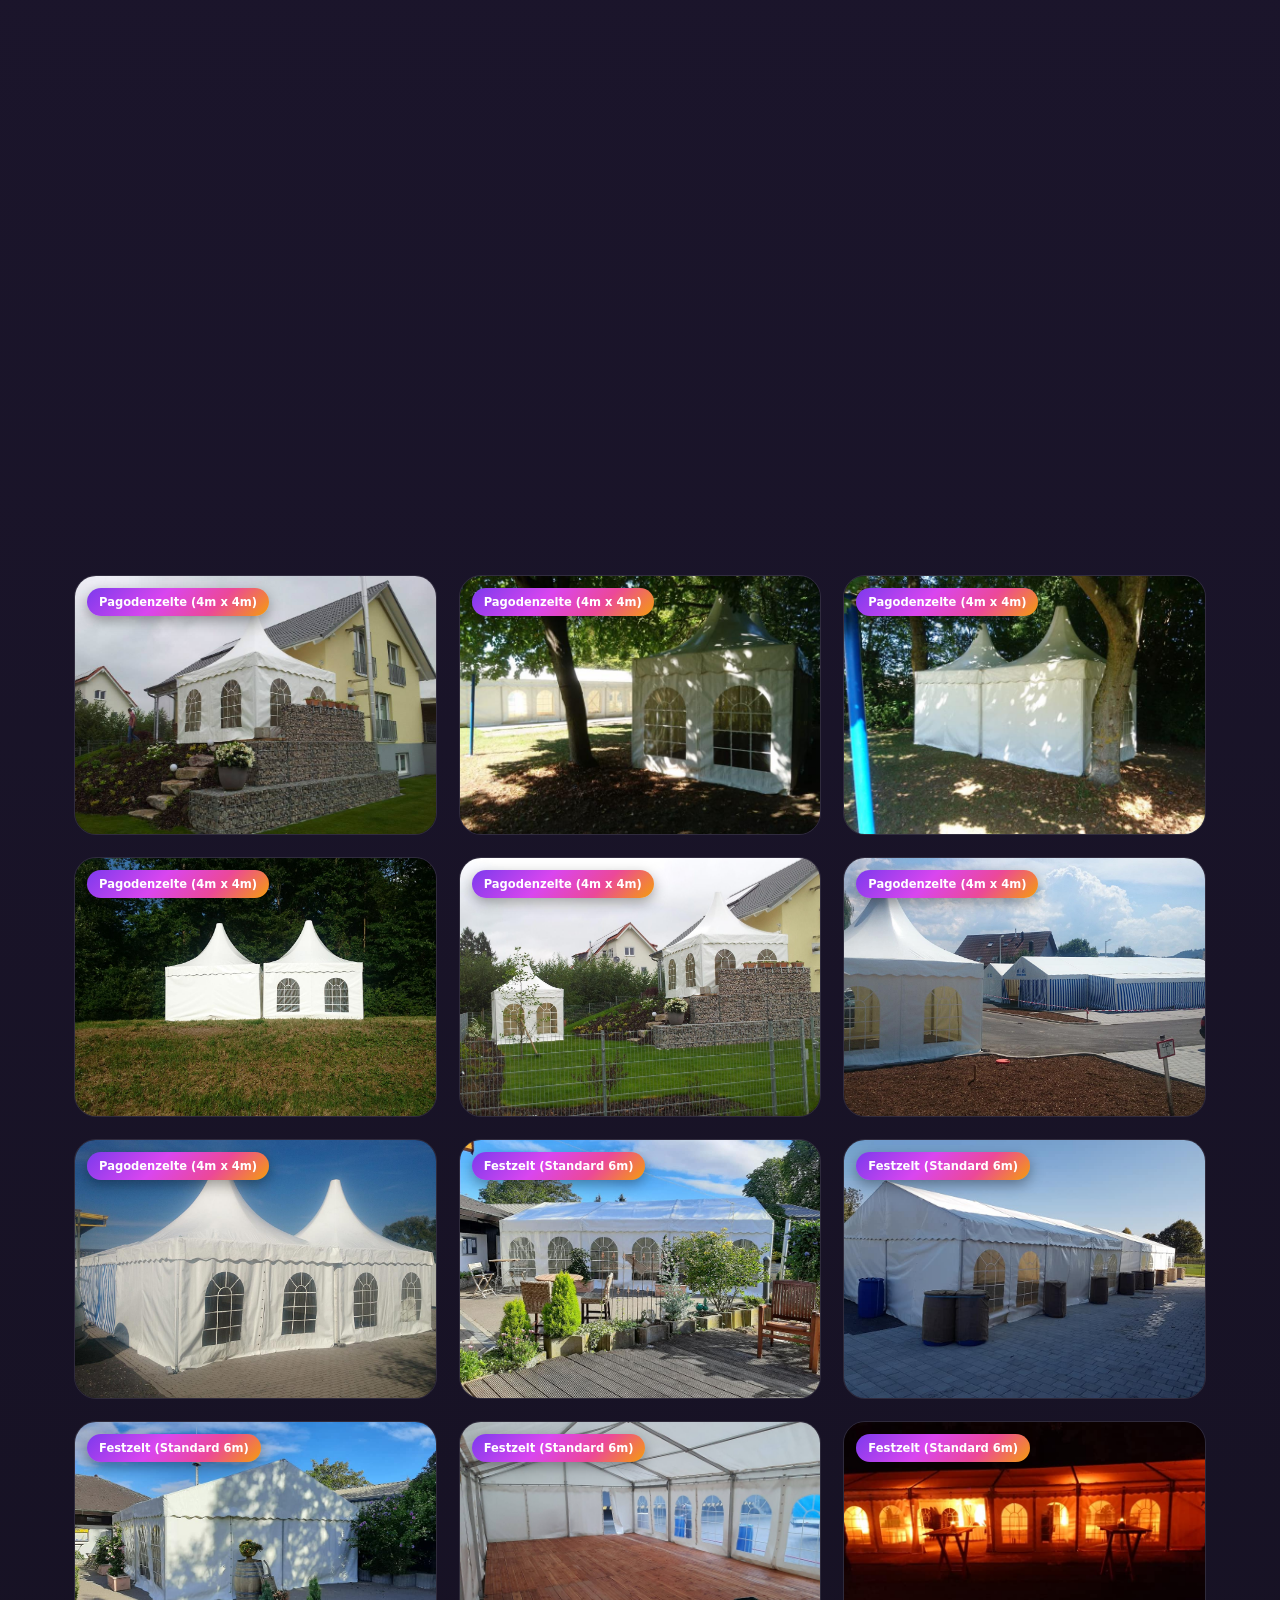
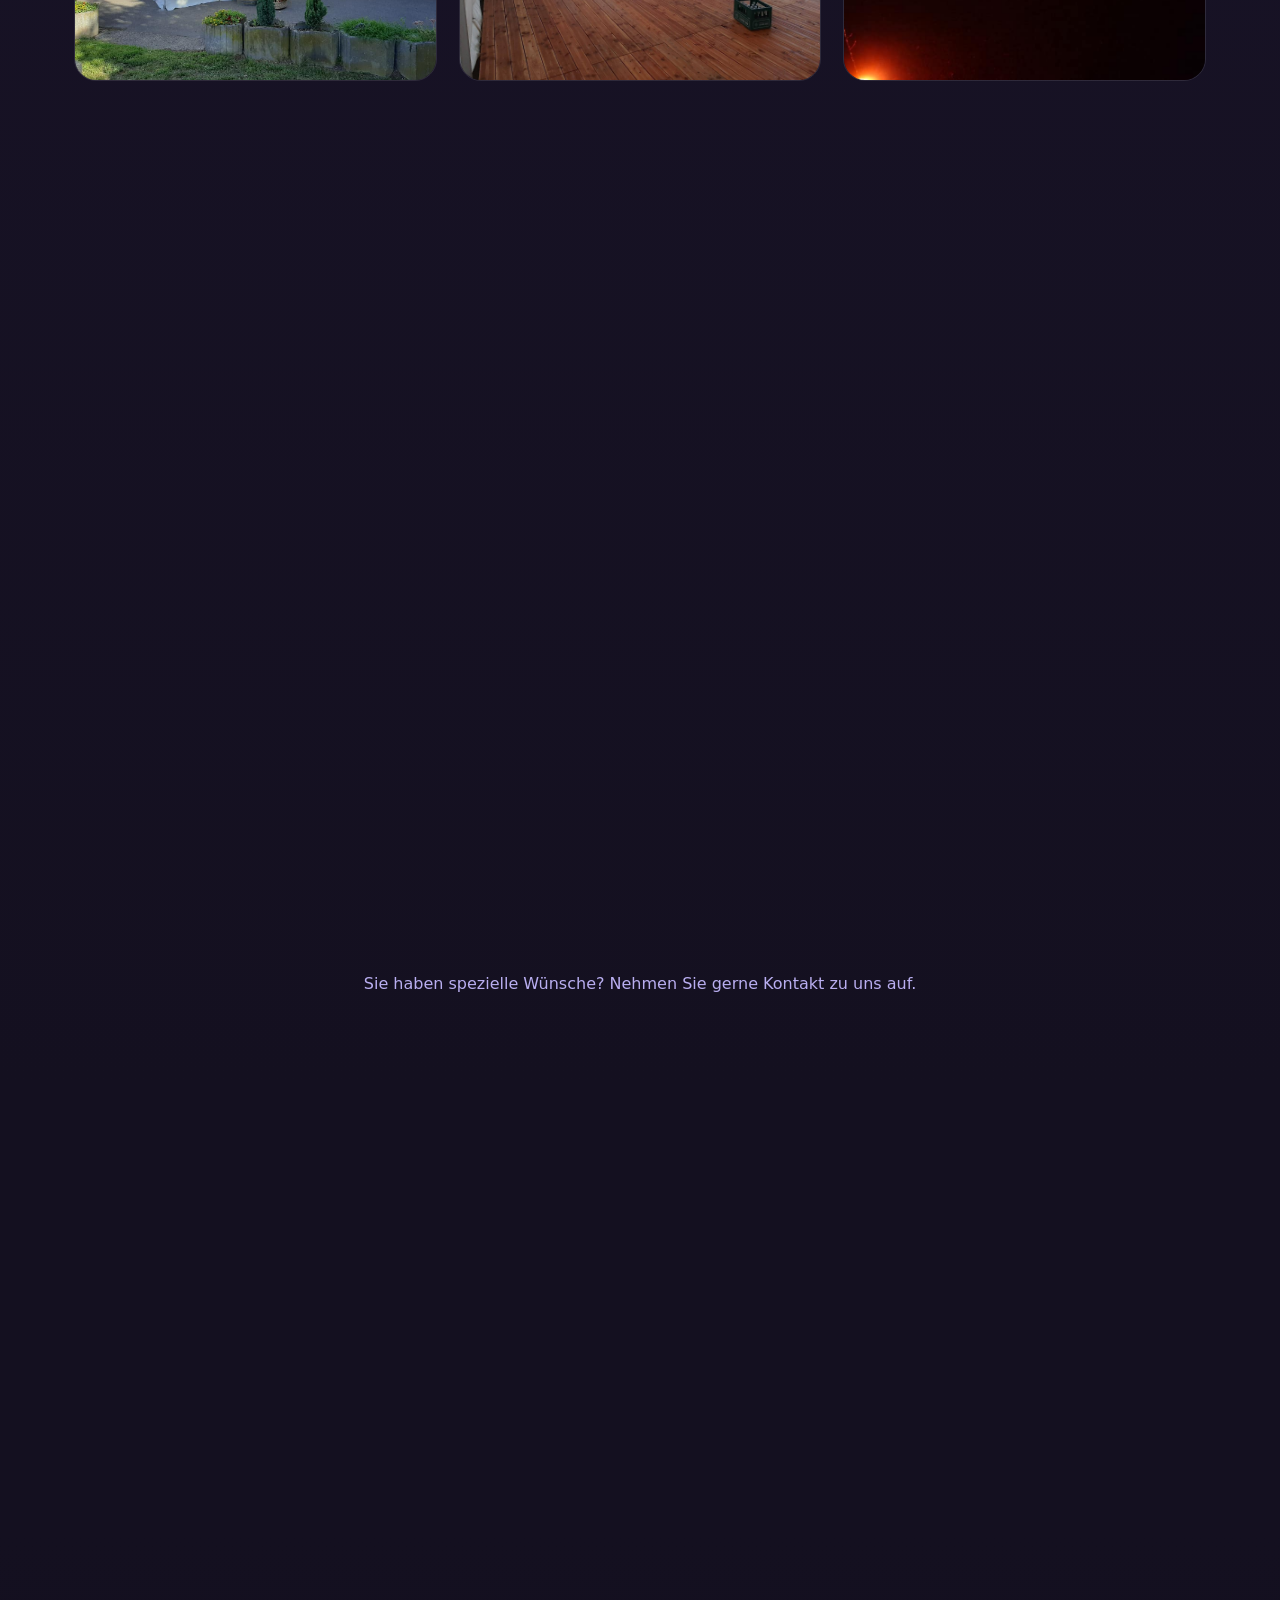
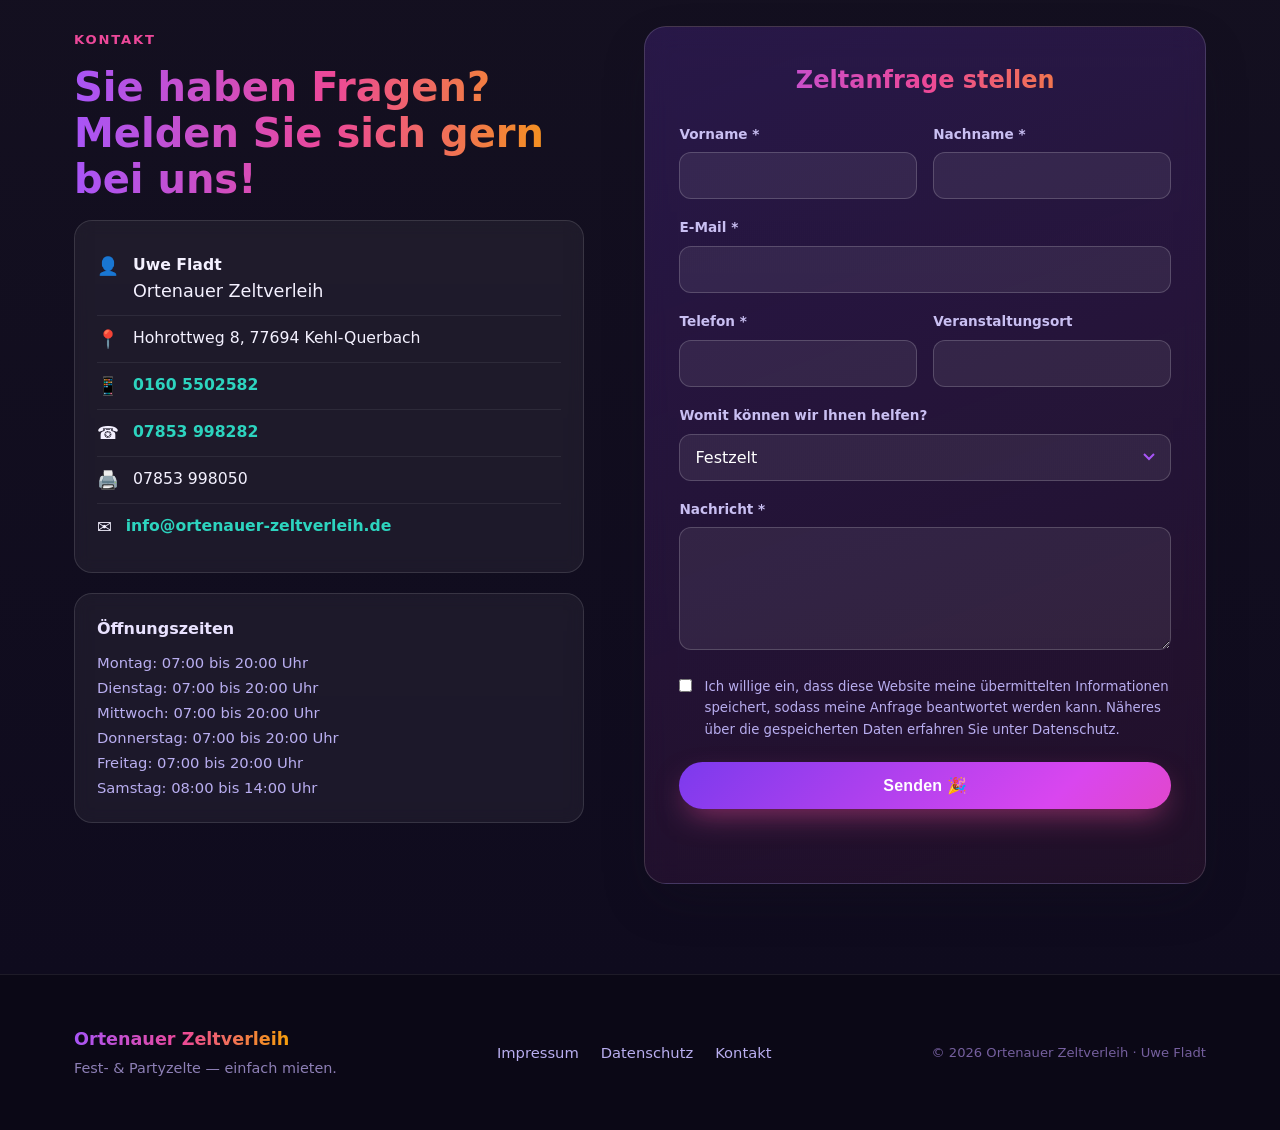
==== commit c268754f: "Original-Logo als Favicon & Apple-Touch-Icon; Disco-Glow mobil am Zelt-Logo positioniert" ====
--- a/index.html
+++ b/index.html
@@ -5,7 +5,8 @@
 <meta name="viewport" content="width=device-width, initial-scale=1.0">
 <title data-bind="seo.title">Ortenauer Zeltverleih – Fest- & Partyzelte mieten</title>
 <meta name="description" data-bind="seo.description" content="">
-<link rel="icon" type="image/png" data-bind="seo.favicon" href="images/favicon.png">
+<link rel="icon" type="image/png" data-bind="seo.favicon" href="images/favicon-original.png">
+<link rel="apple-touch-icon" sizes="180x180" href="images/apple-touch-icon.png">
 <link rel="preconnect" href="https://fonts.googleapis.com">
 <link rel="stylesheet" href="css/style.css">
 </head>
--- a/css/style.css
+++ b/css/style.css
@@ -218,4 +218,53 @@
   .nav-links.open{transform:none}
   .nav-toggle{display:block}
   .field-row{grid-template-columns:1fr}
+  .gallery{grid-template-columns:repeat(auto-fill,minmax(240px,1fr))}
+  .cards{grid-template-columns:repeat(auto-fill,minmax(260px,1fr))}
+}
+
+/* ---------- Mobile (Smartphone) ---------- */
+@media(max-width:600px){
+  .container{padding:0 16px}
+  .section{padding:60px 0}
+  .section-title{font-size:1.5rem}
+  .kicker{font-size:.75rem}
+  .btn{padding:14px 22px;width:100%;text-align:center}
+
+  /* Navigation */
+  .brand-text{font-size:.95rem}
+  .brand-mark{font-size:1.4rem}
+
+  /* Hero */
+  .hero{min-height:88vh}
+  .hero-content{padding-top:110px;padding-bottom:60px}
+  .hero-title{font-size:2.6rem;line-height:1.05}
+  .hero-sub{font-size:1.05rem}
+  .hero-actions{flex-direction:column;align-items:stretch;gap:12px}
+  .hero-scroll{display:none}
+
+  /* Disco-Glow: Logo wandert auf schmalen Screens seitlich (x≈12%, y≈28%) */
+  .disco .d-glow{left:12%;top:28%;width:34vw;height:34vw}
+
+  /* Cards & Galerie: 1 Spalte, voller Touch */
+  .cards,.gallery{grid-template-columns:1fr;gap:18px}
+  .card,.g-item{border-radius:18px}
+  .gallery-filters{gap:8px;margin-bottom:22px}
+  .gfilter{padding:8px 14px;font-size:.78rem}
+
+  /* Über Uns */
+  .about-media img{height:auto;max-height:320px;object-fit:cover}
+  .about-badge{left:auto;right:-6px;bottom:-14px;padding:14px 18px}
+  .about-badge strong{font-size:1.2rem}
+  .about-sign{flex-direction:column;align-items:stretch;gap:16px}
+
+  /* Kontaktformular — fingerfreundlich */
+  .contact-form{padding:24px 16px}
+  .contact-form h3{font-size:1.3rem}
+  .field input,.field select,.field textarea{padding:14px 13px;font-size:16px} /* 16px verhindert iOS-Zoom */
+  .check{font-size:.78rem}
+  .info-card{font-size:.92rem}
+
+  /* Footer */
+  .footer-grid{flex-direction:column;align-items:flex-start;gap:16px}
+  .footer-links{flex-wrap:wrap;gap:14px}
 }
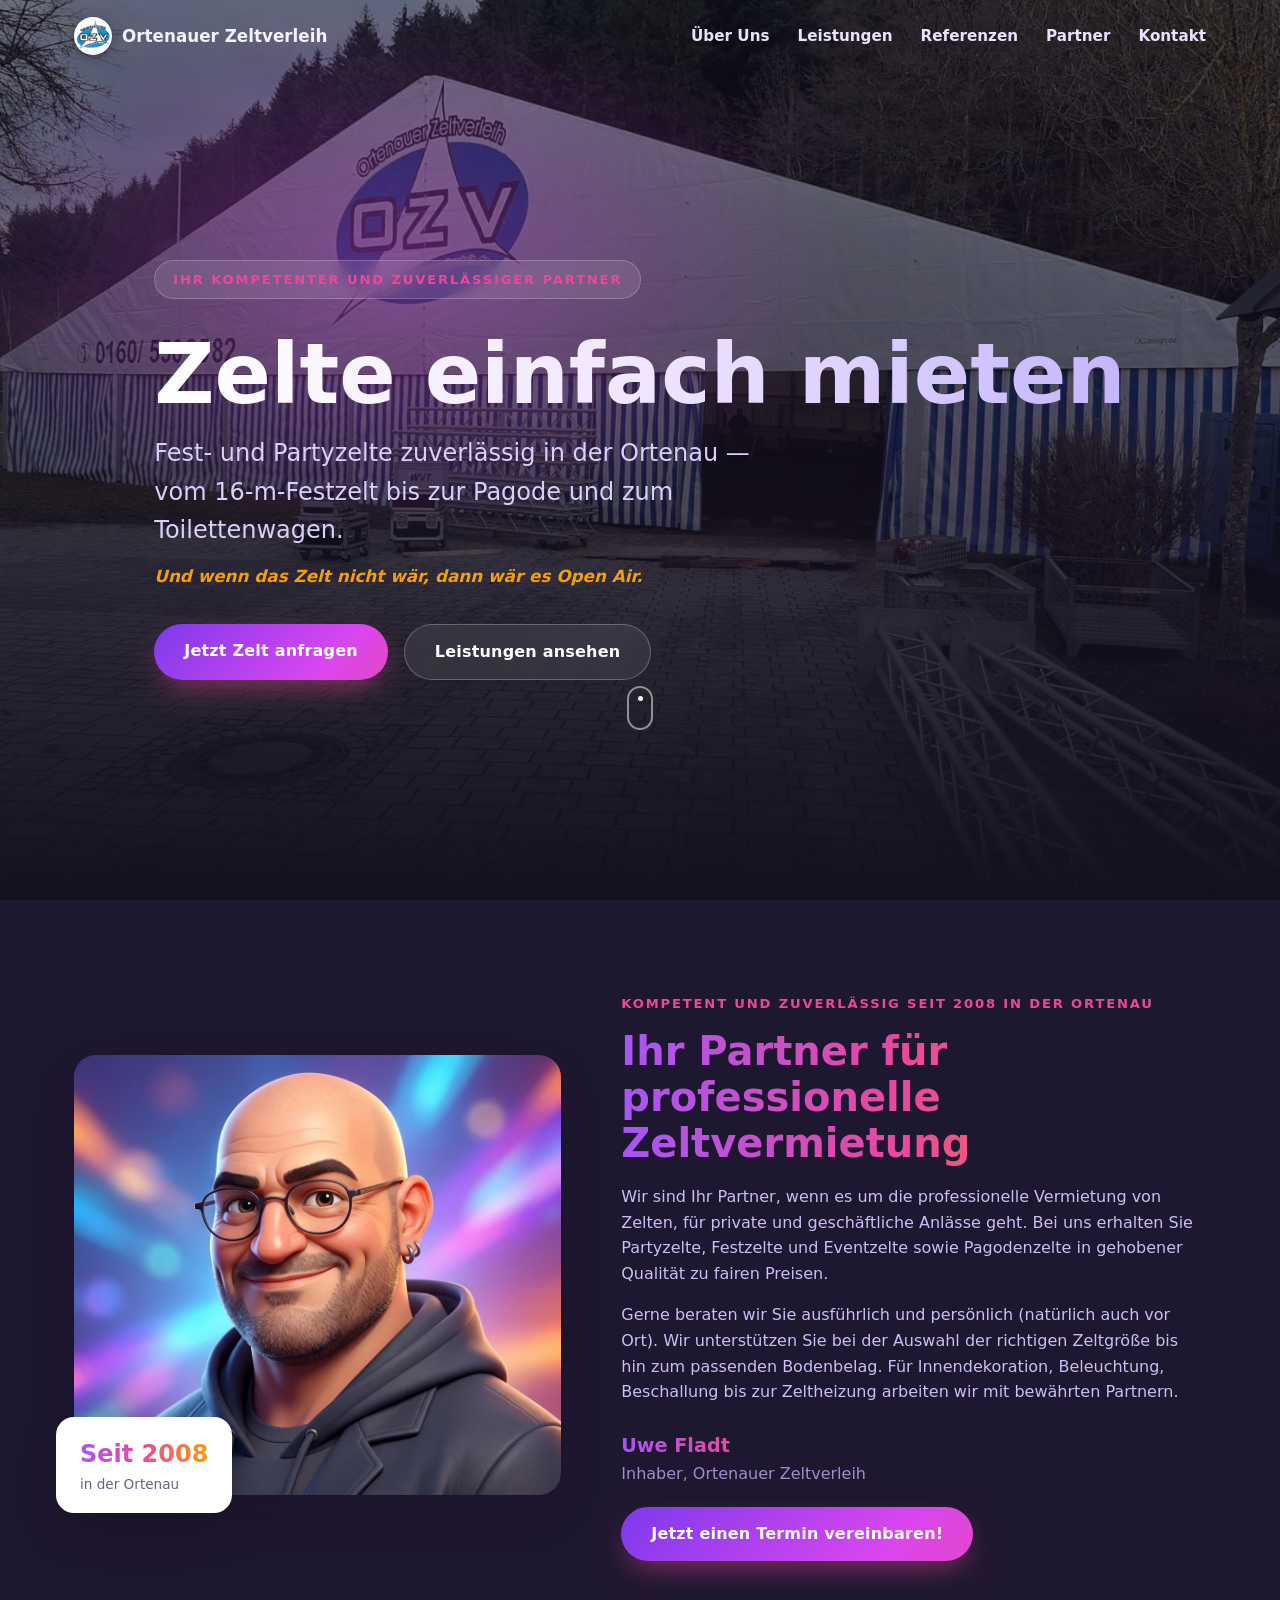
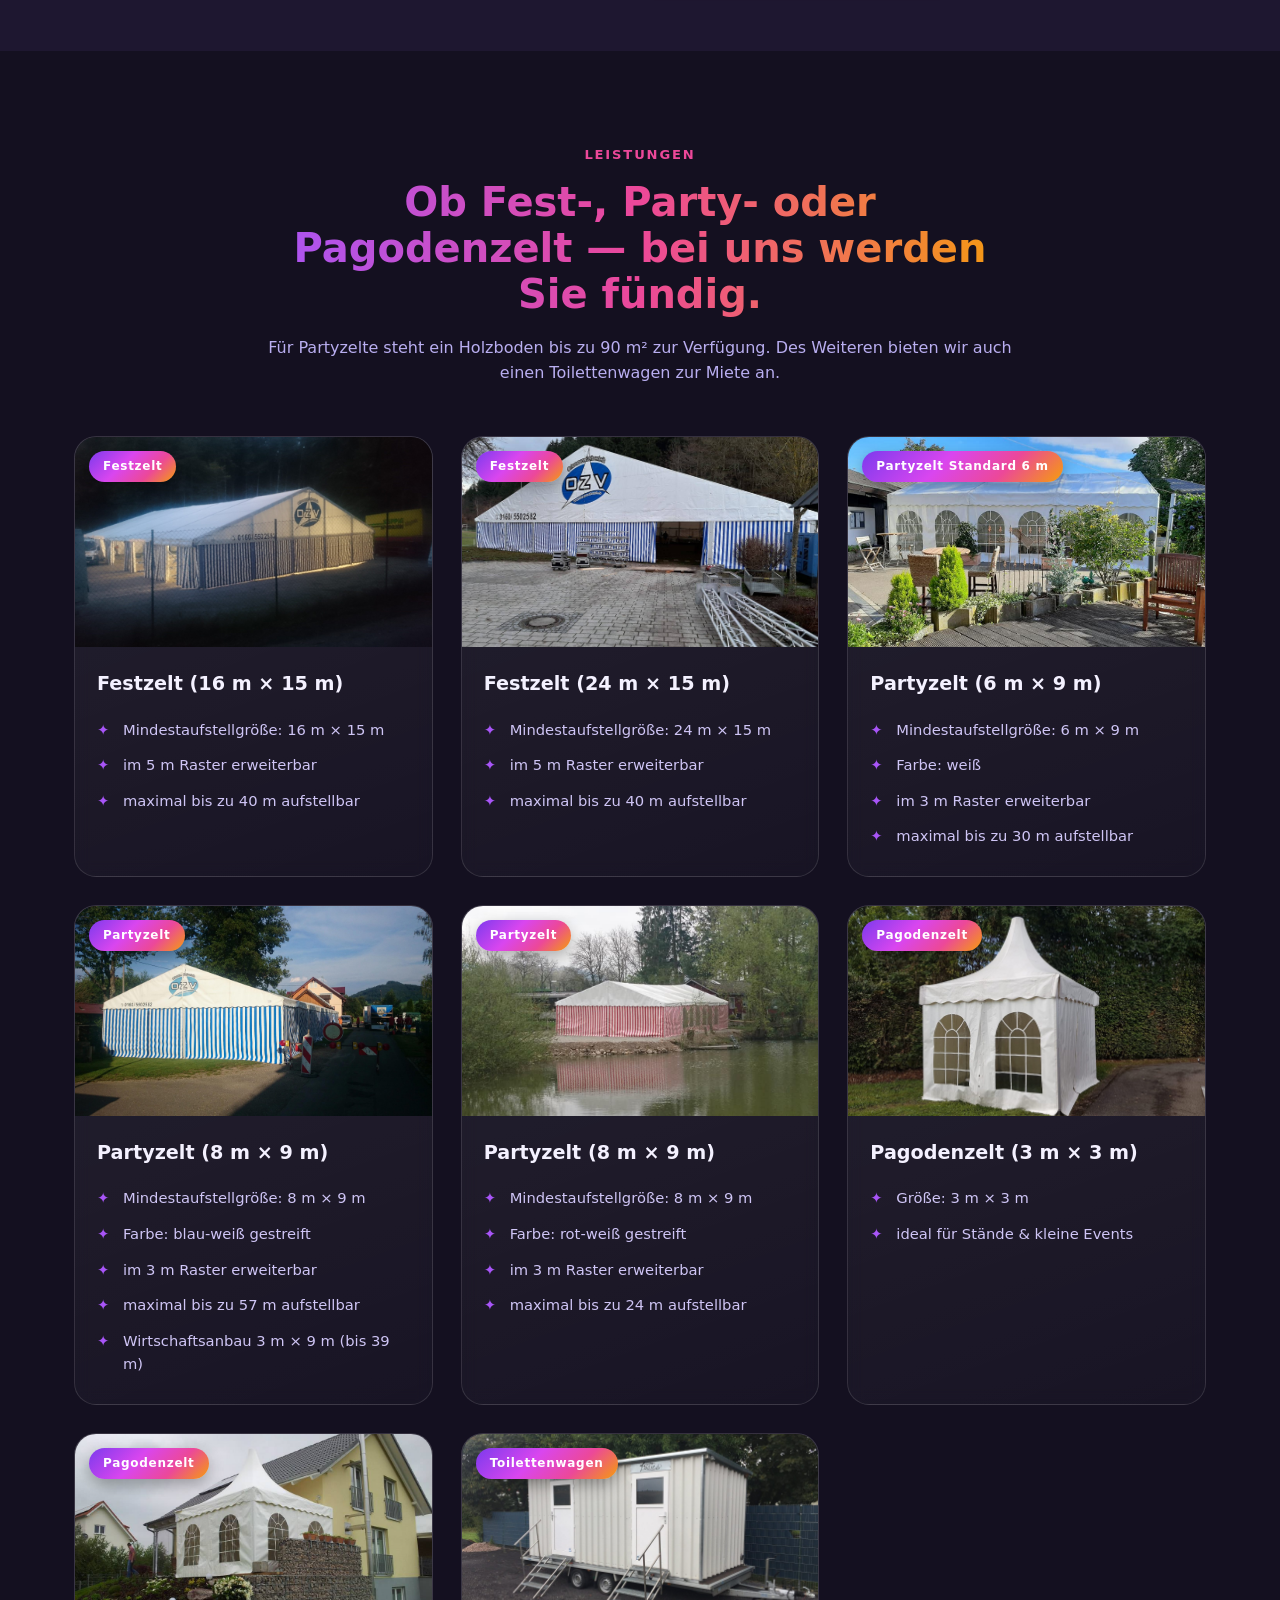
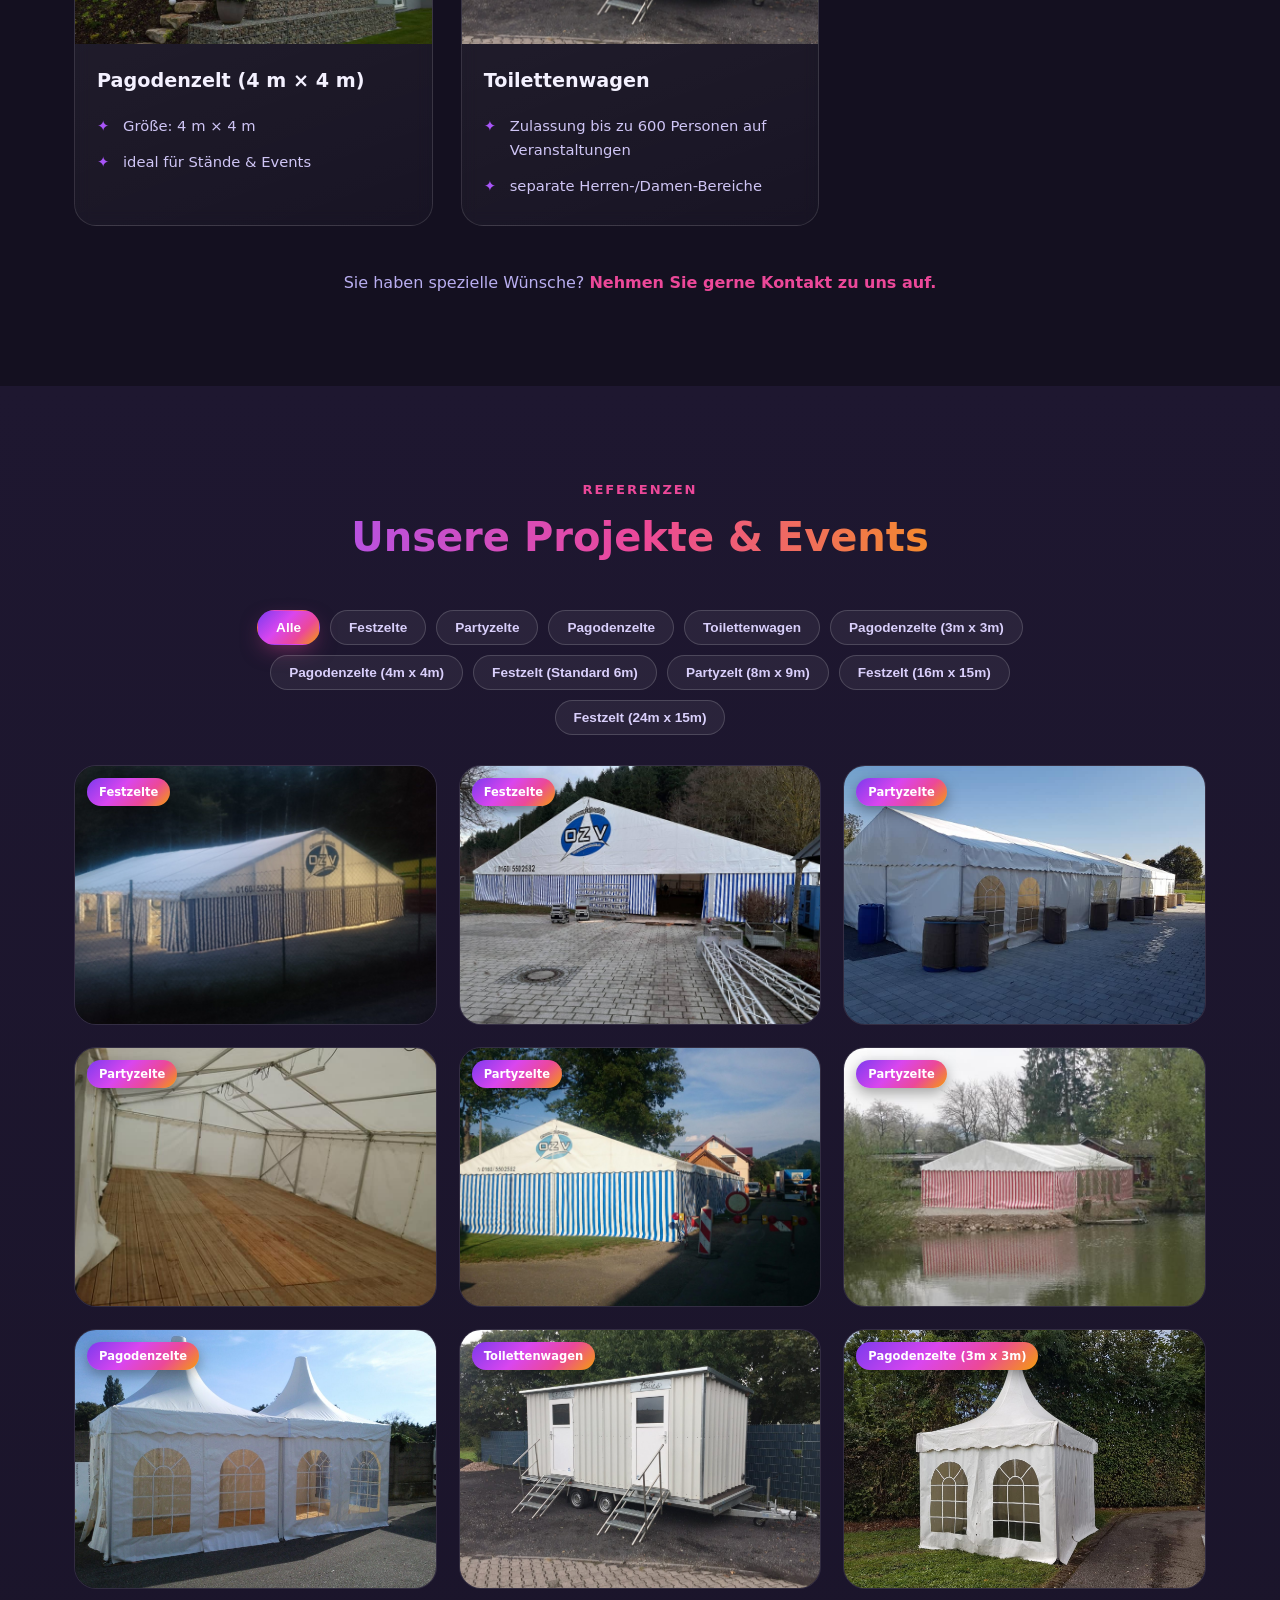
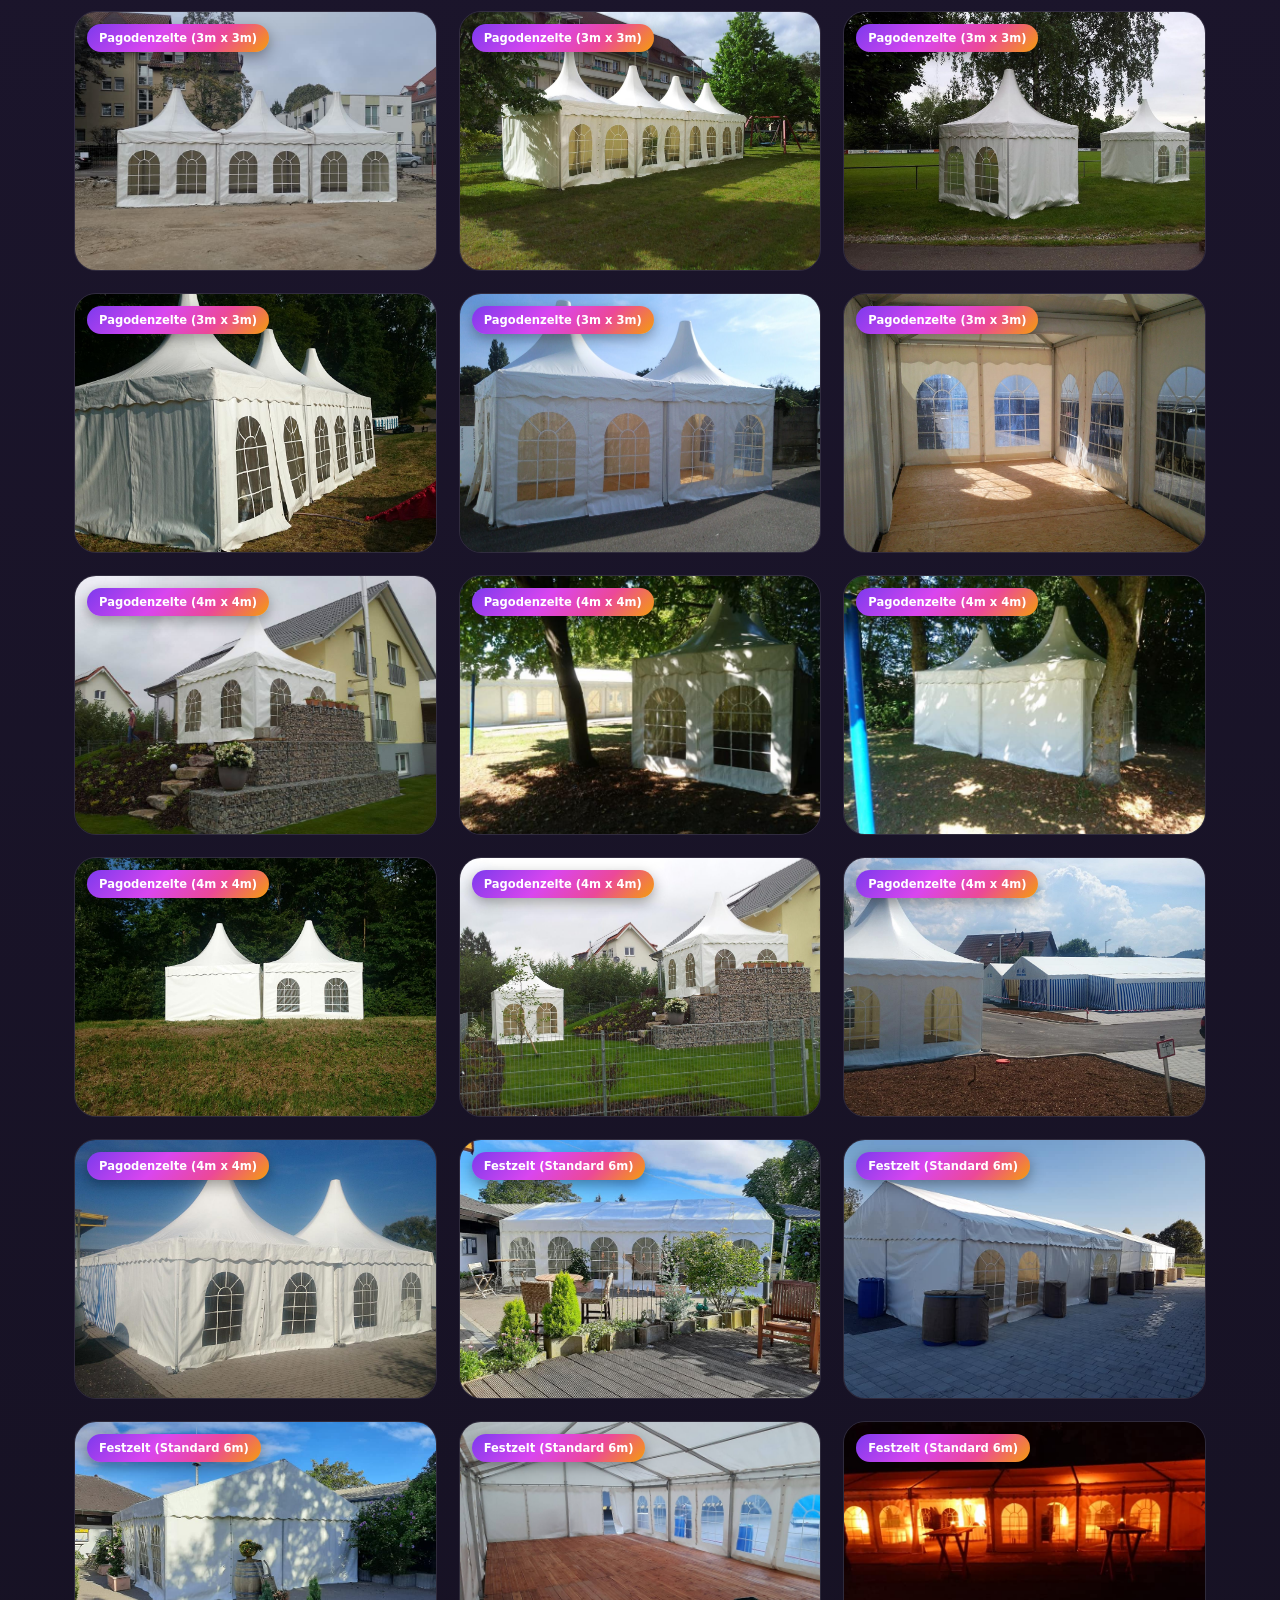
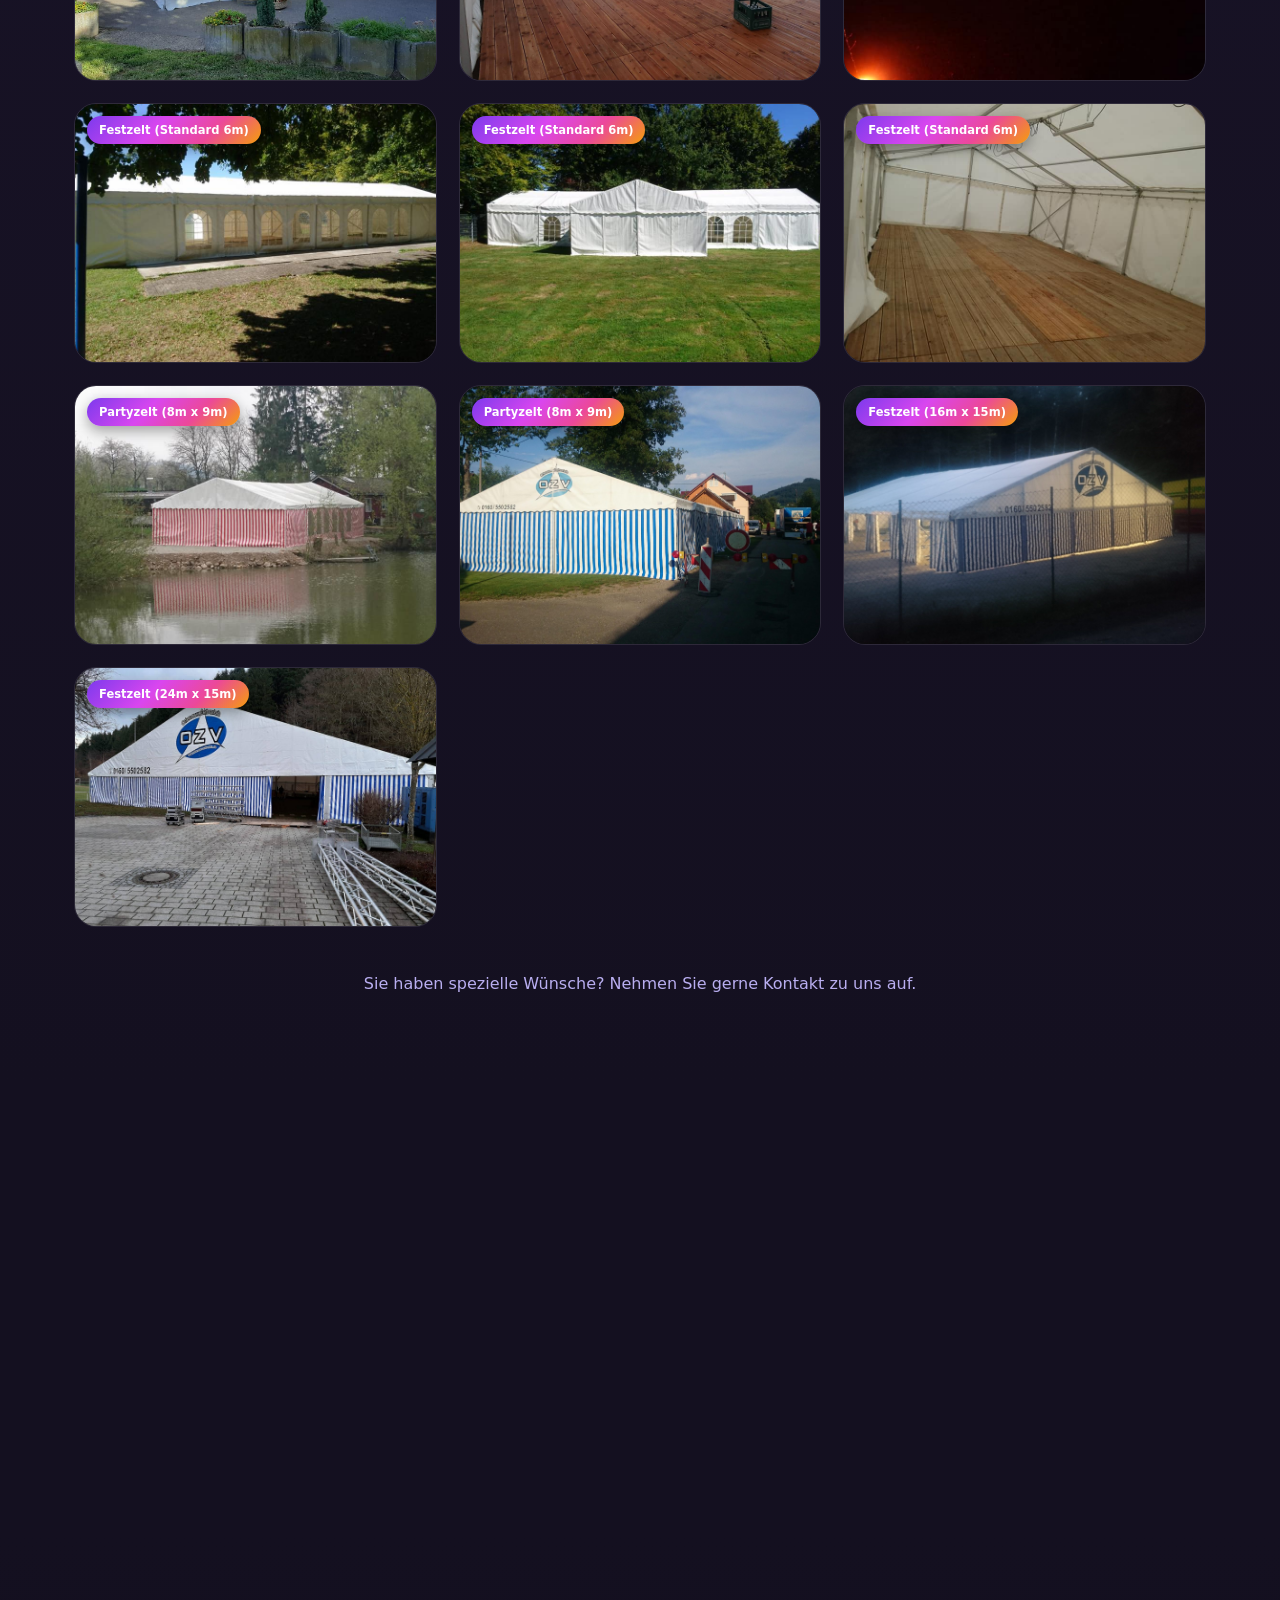
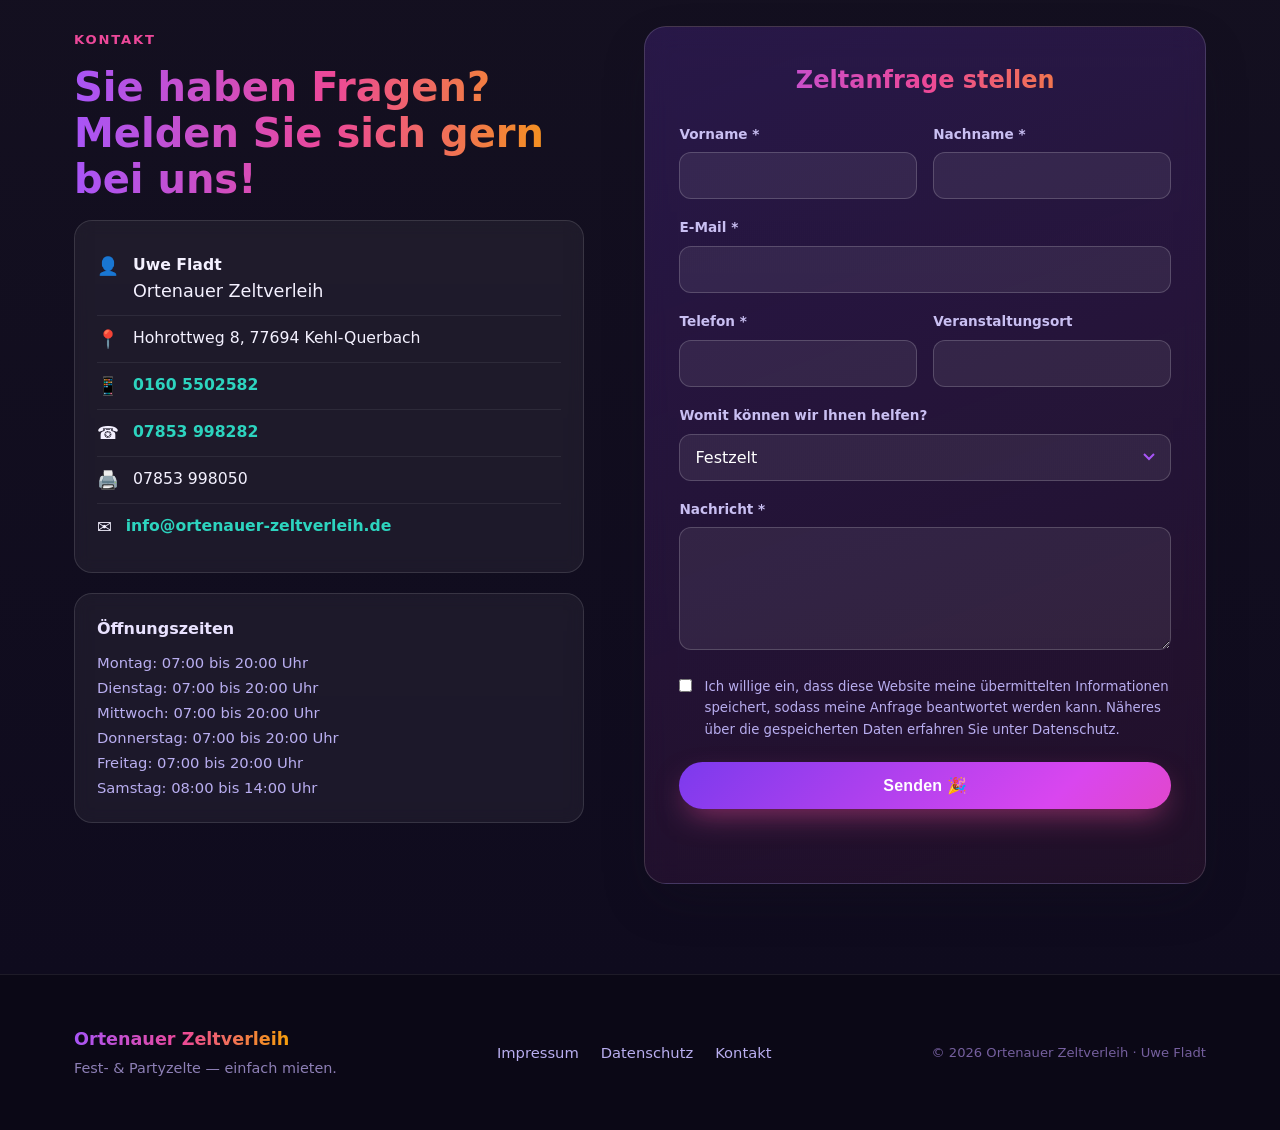
==== commit 44920917: "Disco-Lichteffekt entfernt; Original-Logo als Kopf-Badge auf allen Seiten" ====
--- a/index.html
+++ b/index.html
@@ -19,7 +19,7 @@
 <header class="nav" id="nav">
   <div class="nav-inner container">
     <a class="brand" href="#top">
-      <span class="brand-mark">🎪</span>
+      <img class="brand-logo" src="images/favicon-original.png" alt="Ortenauer Zeltverleih Logo">
       <span class="brand-text" data-bind="brand.name">Ortenauer Zeltverleih</span>
     </a>
     <nav class="nav-links" id="navLinks">
@@ -39,10 +39,6 @@
     <img id="heroImg" src="" alt="" class="hero-bg-img">
     <div class="hero-overlay"></div>
     <div class="hero-shine"></div>
-    <!-- Pulsierender Farbabglanz am OZV-Logo -->
-    <div class="disco" id="disco" aria-hidden="true">
-      <span class="d-glow"></span>
-    </div>
   </div>
   <div class="hero-content container">
     <span class="kicker badge hero-kicker" data-bind="hero.kicker">Ihr kompetenter Partner</span>
--- a/css/style.css
+++ b/css/style.css
@@ -59,7 +59,7 @@
 .nav.scrolled{background:rgba(20,16,32,.82);backdrop-filter:blur(14px);box-shadow:0 6px 25px rgba(0,0,0,.35)}
 .nav-inner{display:flex;align-items:center;justify-content:space-between;width:100%}
 .brand{display:flex;align-items:center;gap:10px;font-weight:800;font-size:1.05rem}
-.brand-mark{font-size:1.6rem;filter:drop-shadow(0 4px 8px rgba(236,72,153,.5))}
+.brand-logo{width:38px;height:38px;object-fit:cover;border-radius:50%;background:#fff;box-shadow:0 2px 10px rgba(0,0,0,.35);border:1px solid rgba(255,255,255,.2)}
 .nav-links{display:flex;gap:28px}
 .nav-links a{font-weight:600;font-size:.95rem;color:#e9e2ff;position:relative;padding:6px 0}
 .nav-links a::after{content:"";position:absolute;left:0;bottom:0;width:0;height:2px;background:var(--grad-party);transition:.3s;border-radius:2px}
@@ -84,27 +84,6 @@
 .hero-scroll span{display:block;width:5px;height:5px;background:#fff;border-radius:50%;margin:8px auto;animation:scrDots 1.6s infinite}
 @keyframes scrDots{0%{opacity:1;transform:translateY(0)}100%{opacity:0;transform:translateY(16px)}}
 
-/* ---------- Pulsierender Farbabglanz am OZV-Logo (Hero) ---------- */
-.disco{position:absolute;inset:0;z-index:2;pointer-events:none;overflow:hidden}
-.disco .d-glow{
-  position:absolute;left:35%;top:28%;width:20vw;height:20vw;min-width:170px;min-height:170px;
-  transform:translate(-50%,-50%);border-radius:50%;
-  opacity:.5;filter:blur(14px);
-  background:radial-gradient(circle,rgba(255,255,255,.55),rgba(236,72,153,.35) 42%,transparent 70%);
-  animation:discoGlow 5s ease-in-out infinite, discoHue 9s ease-in-out infinite;
-}
-@keyframes discoGlow{
-  0%,100%{transform:translate(-50%,-50%) scale(.9);opacity:.35}
-  45%{opacity:.55}
-  60%{transform:translate(-50%,-50%) scale(1.08);opacity:.6}
-}
-@keyframes discoHue{
-  0%,100%{filter:blur(14px) hue-rotate(0deg)}
-  50%{filter:blur(14px) hue-rotate(60deg)}
-}
-@media(max-width:720px){
-  .disco .d-glow{width:30vw;height:30vw}
-}
 .about{background:var(--ink-2)}
 .about-grid{display:grid;grid-template-columns:1fr 1.2fr;gap:60px;align-items:center}
 .about-media{position:relative}
@@ -232,7 +211,7 @@
 
   /* Navigation */
   .brand-text{font-size:.95rem}
-  .brand-mark{font-size:1.4rem}
+  .brand-logo{width:34px;height:34px}
 
   /* Hero */
   .hero{min-height:88vh}
@@ -242,9 +221,6 @@
   .hero-actions{flex-direction:column;align-items:stretch;gap:12px}
   .hero-scroll{display:none}
 
-  /* Disco-Glow: Logo wandert auf schmalen Screens seitlich (x≈12%, y≈28%) */
-  .disco .d-glow{left:12%;top:28%;width:34vw;height:34vw}
-
   /* Cards & Galerie: 1 Spalte, voller Touch */
   .cards,.gallery{grid-template-columns:1fr;gap:18px}
   .card,.g-item{border-radius:18px}
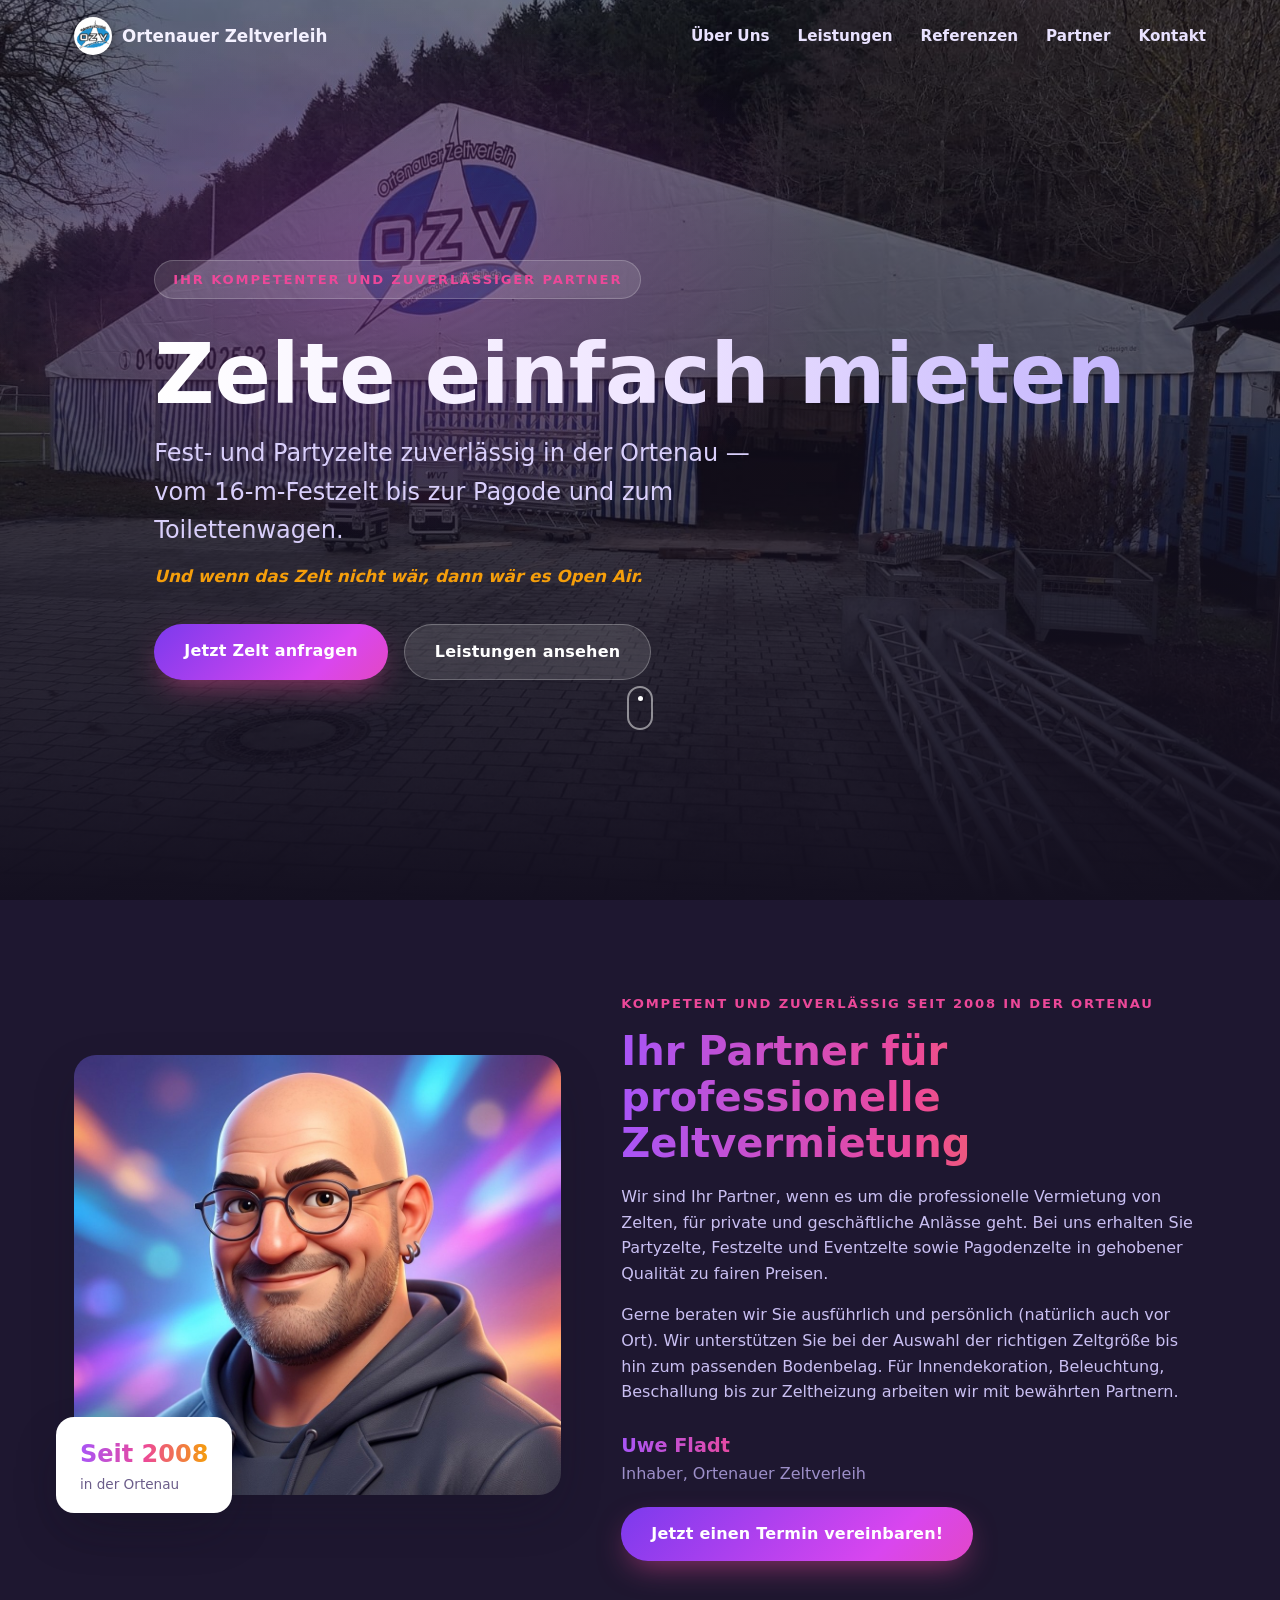
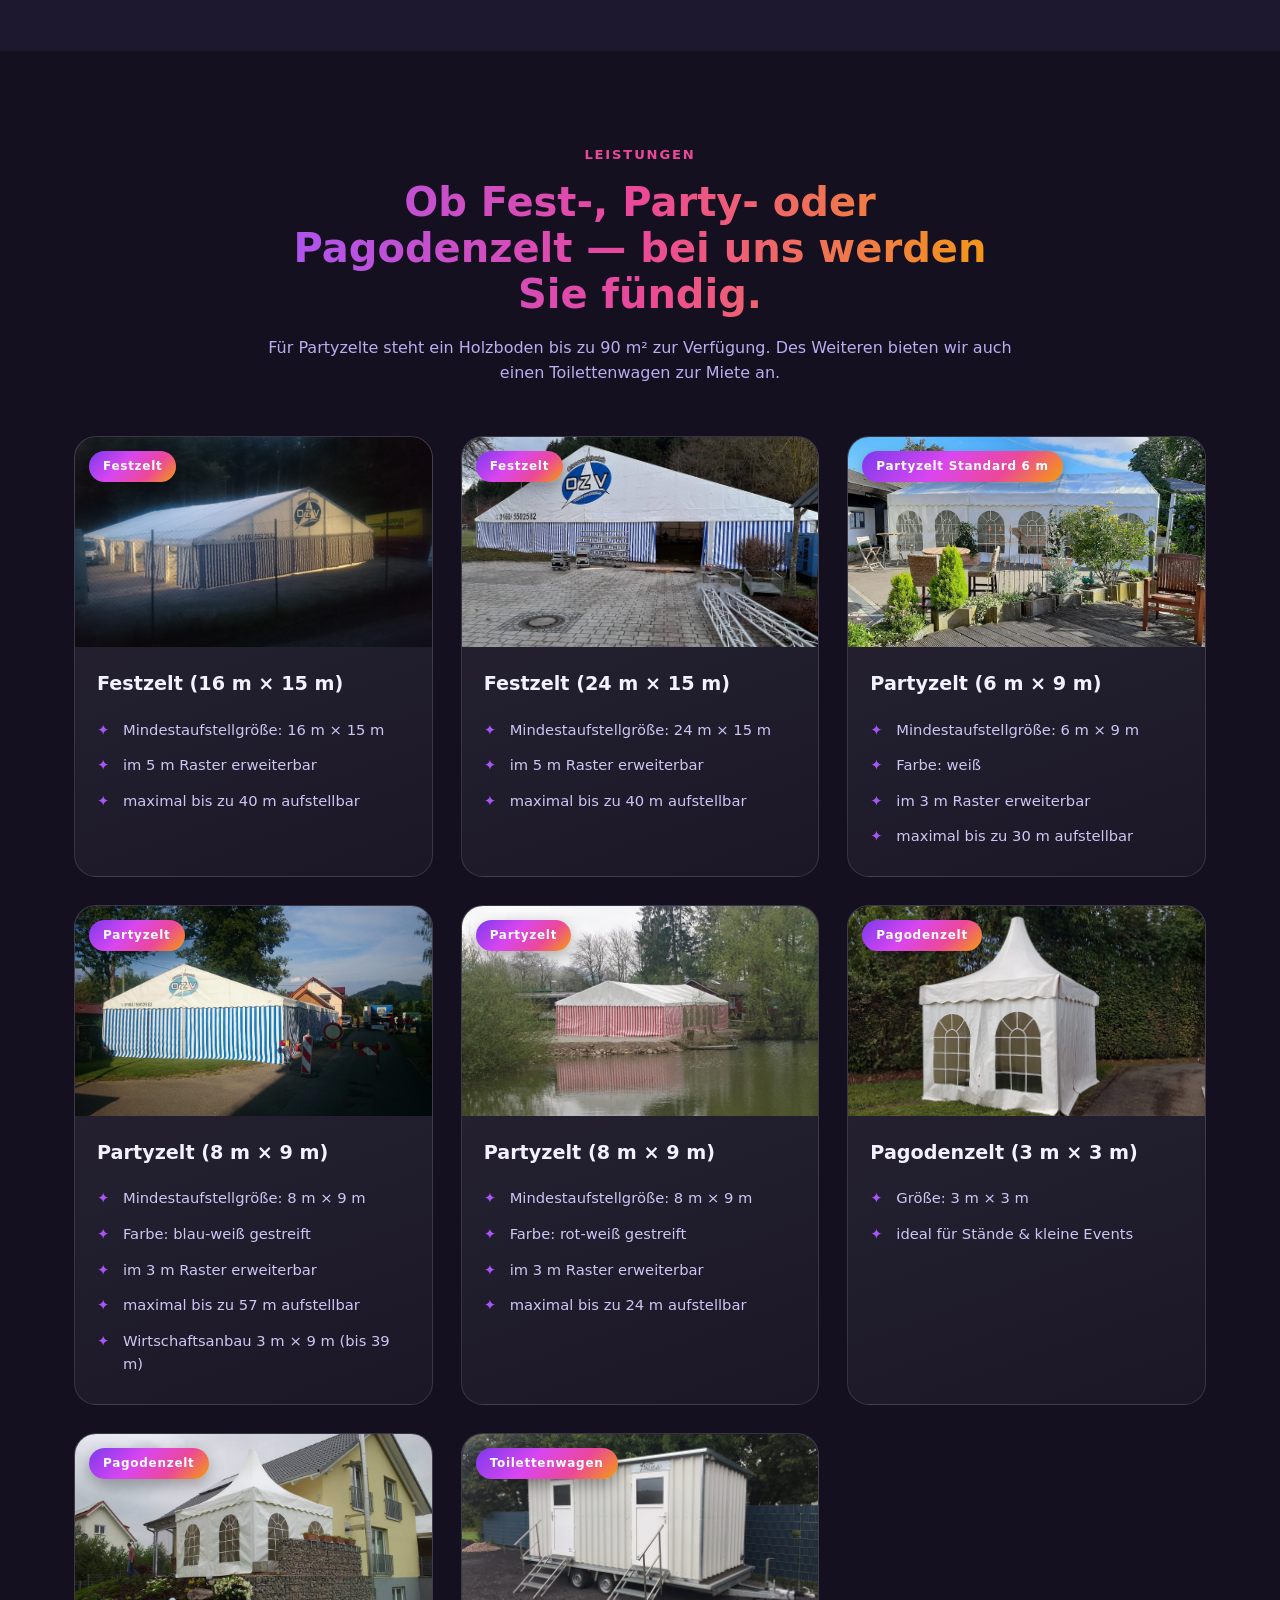
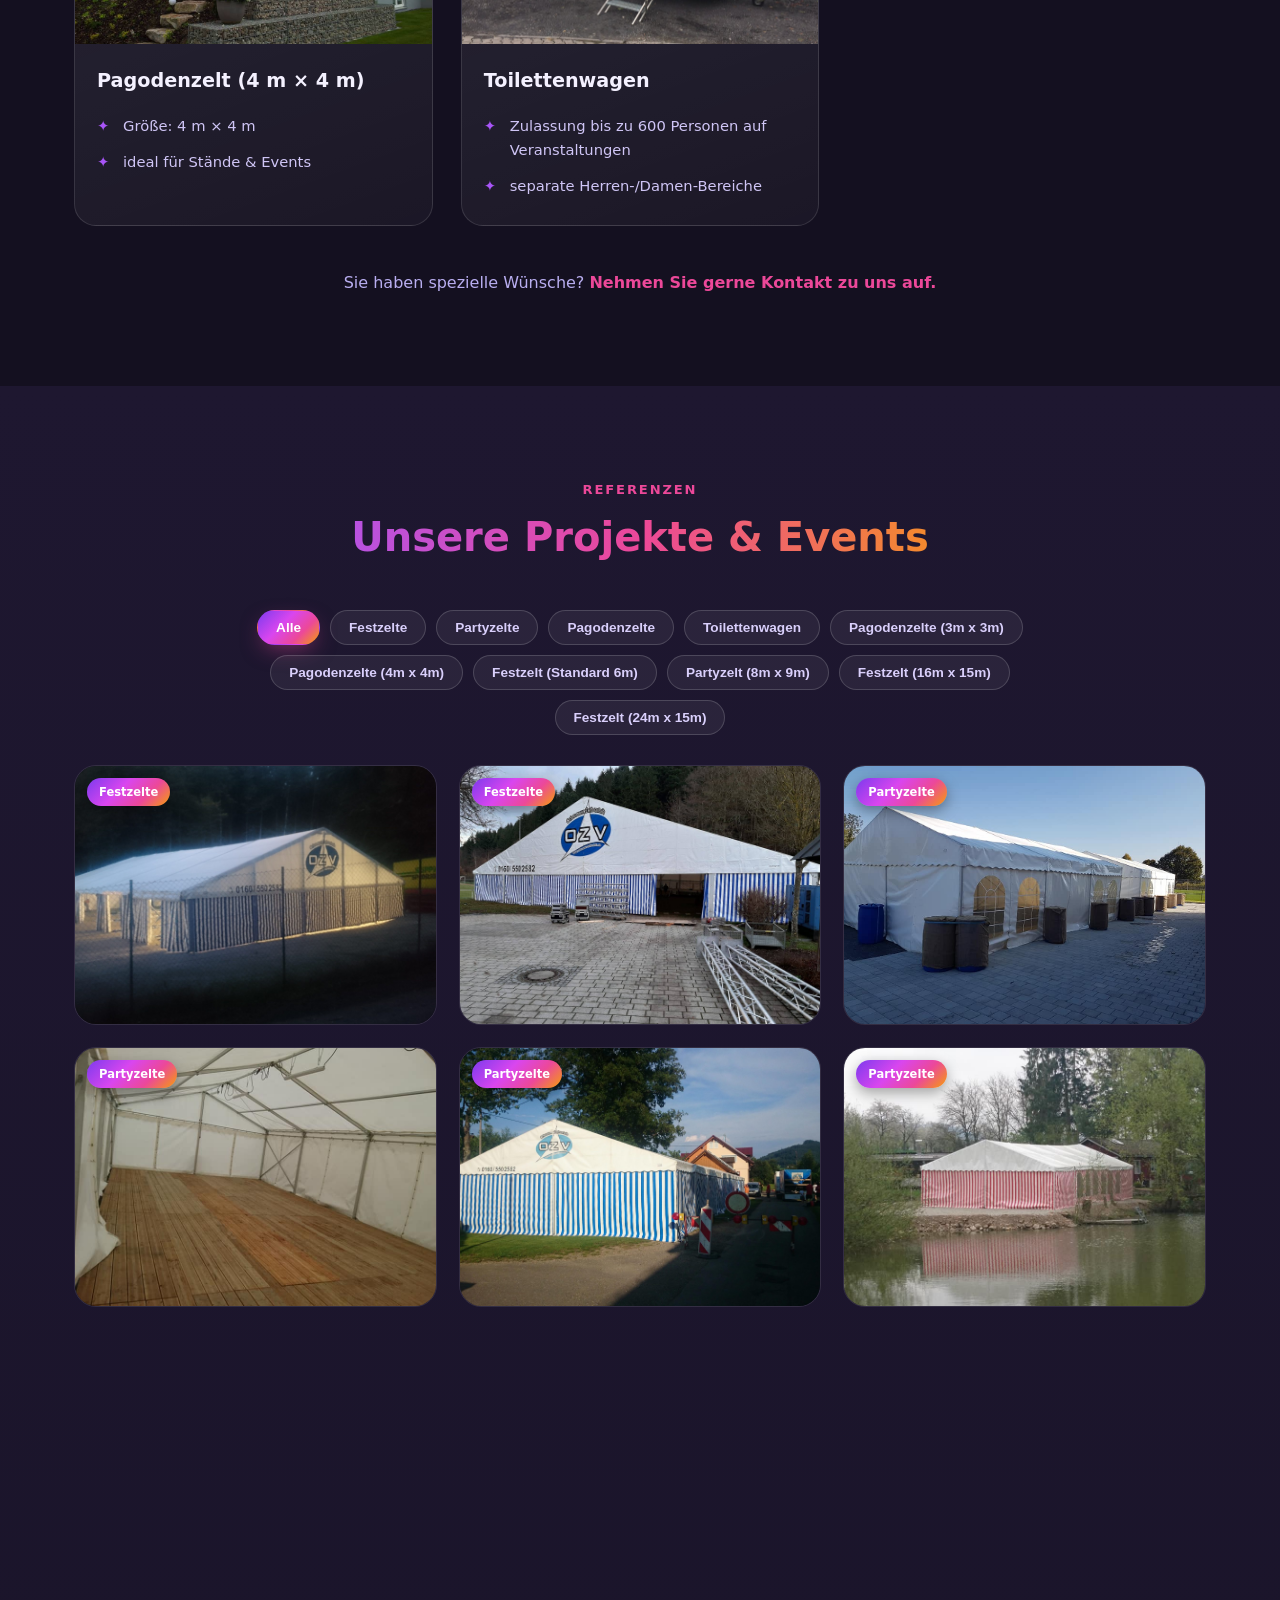
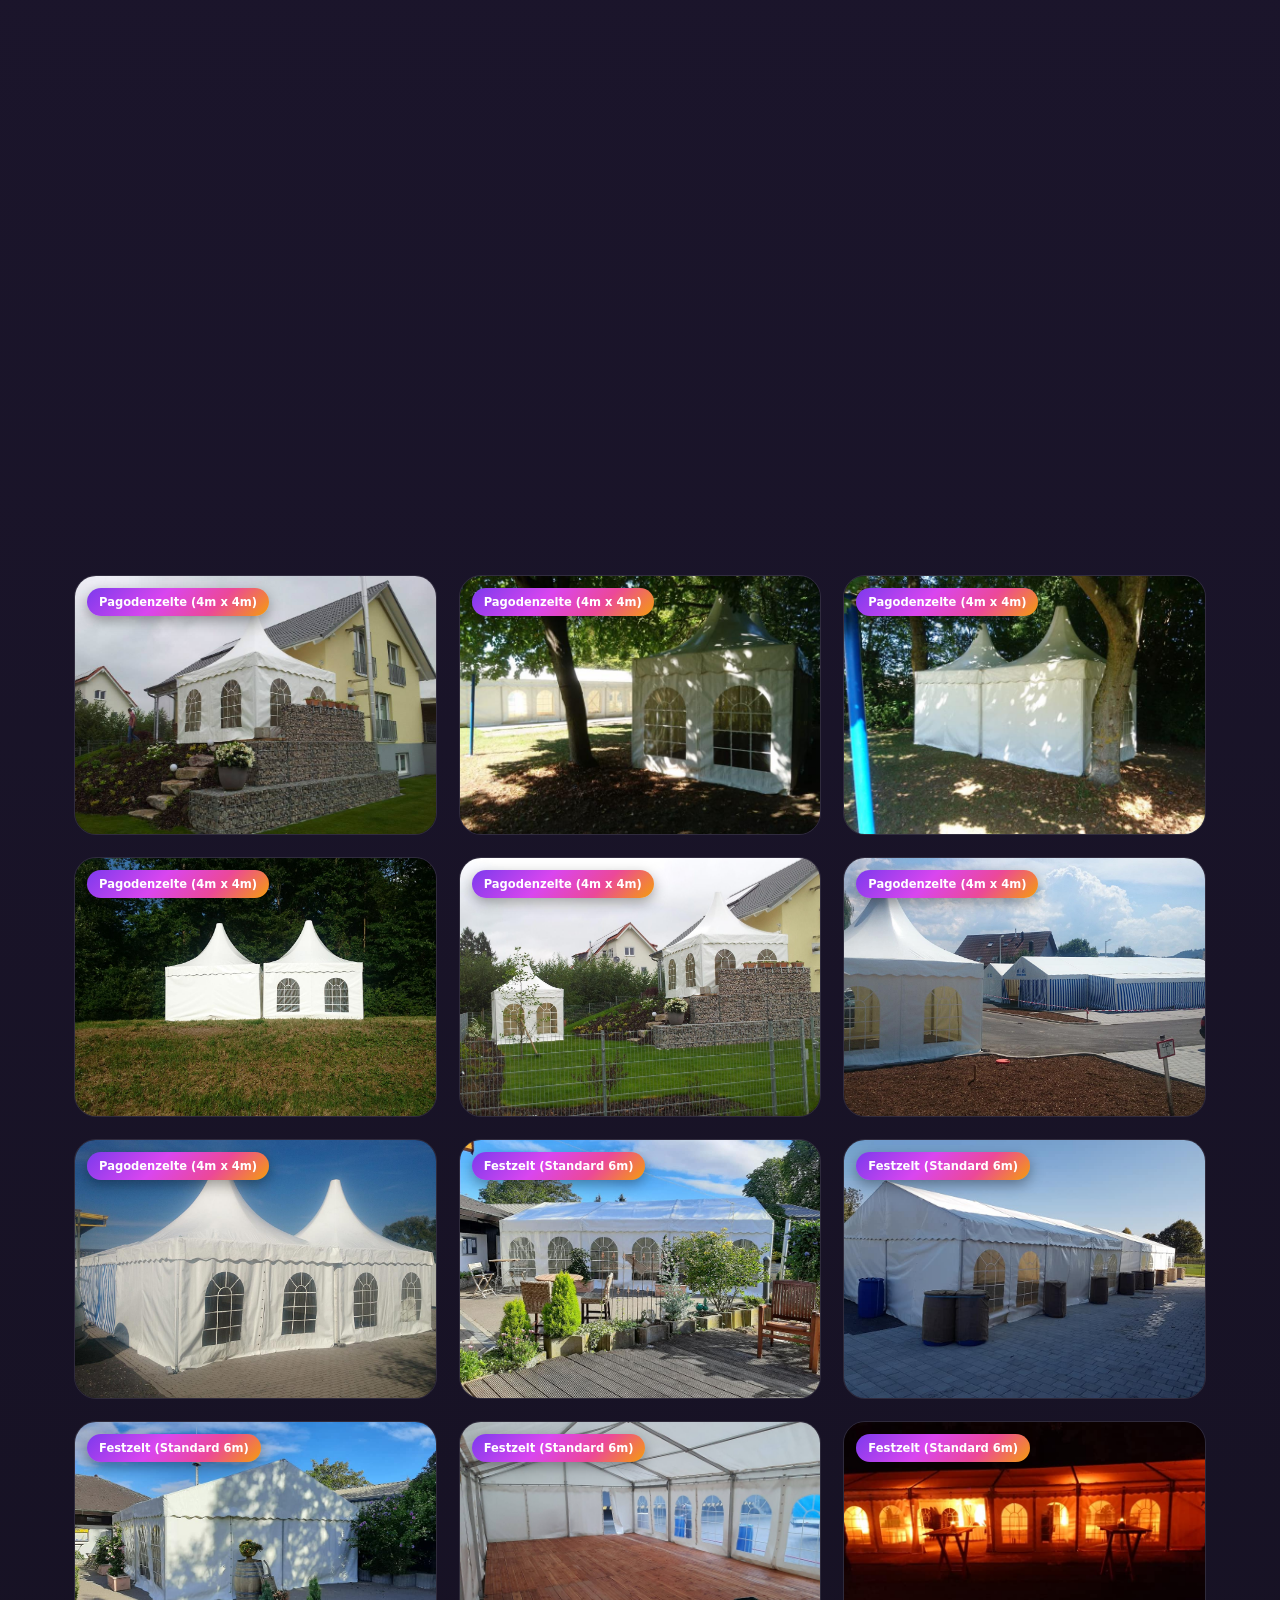
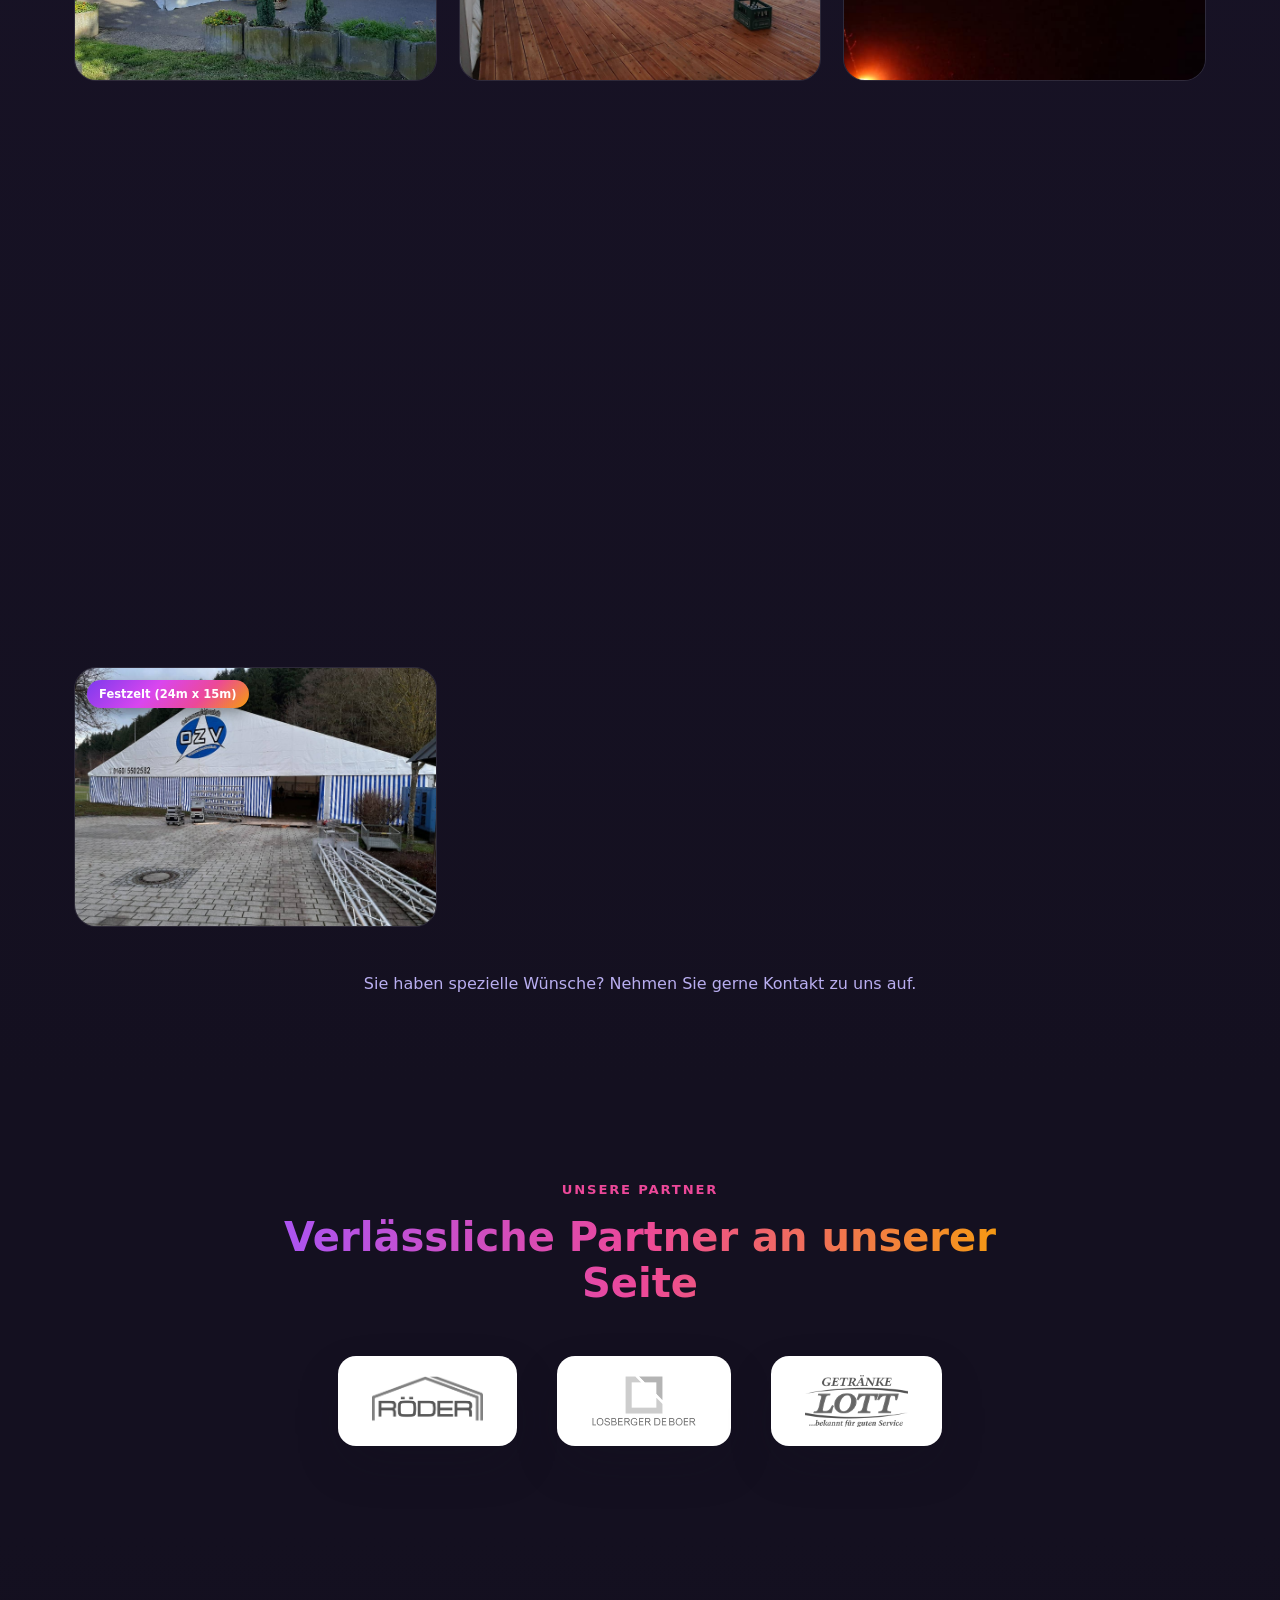
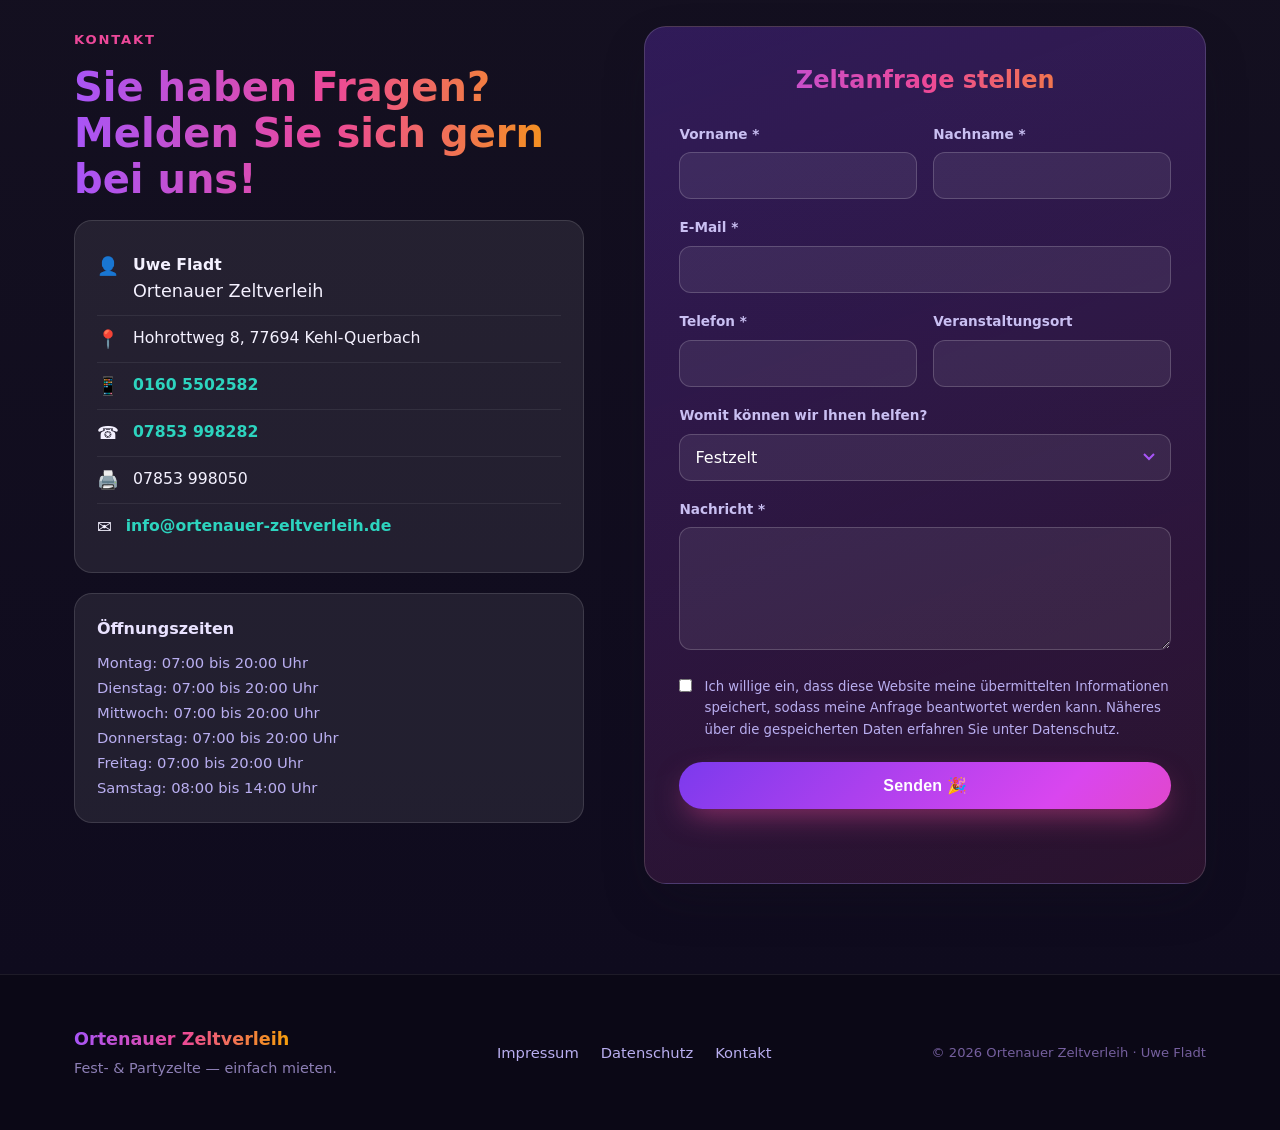
==== commit c09987fb: "GPU-Effekte entfernt: Konfetti-Reactor, Hero-Zoom, backdrop-blur, Scroll-Animation raus (Seite stati" ====
--- a/index.html
+++ b/index.html
@@ -11,9 +11,6 @@
 <link rel="stylesheet" href="css/style.css">
 </head>
 <body>
-
-<!-- ===== Party-Partikel-Overlay (Konfetti / Lichter) ===== -->
-<canvas id="party-canvas" aria-hidden="true"></canvas>
 
 <!-- ===== Navigation ===== -->
 <header class="nav" id="nav">
--- a/css/style.css
+++ b/css/style.css
@@ -38,7 +38,7 @@
   background-size:200% auto;
 }
 .btn-primary:hover{background-position:right center;transform:translateY(-3px);box-shadow:0 18px 40px -8px rgba(217,70,239,.6)}
-.btn-ghost{background:rgba(255,255,255,.08);border:1px solid rgba(255,255,255,.25);color:#fff;backdrop-filter:blur(6px)}
+.btn-ghost{background:rgba(255,255,255,.12);border:1px solid rgba(255,255,255,.25);color:#fff}
 .btn-ghost:hover{background:rgba(255,255,255,.18);transform:translateY(-3px)}
 .btn-block{width:100%;text-align:center}
 .kicker{
@@ -56,7 +56,7 @@
 
 /* ---------- Navigation ---------- */
 .nav{position:fixed;top:0;left:0;right:0;z-index:100;transition:.35s;background:transparent;height:var(--nav-h);display:flex;align-items:center}
-.nav.scrolled{background:rgba(20,16,32,.82);backdrop-filter:blur(14px);box-shadow:0 6px 25px rgba(0,0,0,.35)}
+.nav.scrolled{background:rgba(20,16,32,.94);box-shadow:0 6px 25px rgba(0,0,0,.35)}
 .nav-inner{display:flex;align-items:center;justify-content:space-between;width:100%}
 .brand{display:flex;align-items:center;gap:10px;font-weight:800;font-size:1.05rem}
 .brand-logo{width:38px;height:38px;object-fit:cover;border-radius:50%;background:#fff;box-shadow:0 2px 10px rgba(0,0,0,.35);border:1px solid rgba(255,255,255,.2)}
@@ -69,20 +69,18 @@
 /* ---------- Hero ---------- */
 .hero{position:relative;min-height:100vh;display:flex;align-items:center;overflow:hidden}
 .hero-bg{position:absolute;inset:0;z-index:0}
-.hero-bg-img{width:100%;height:100%;object-fit:cover;transform:scale(1.08);animation:heroZoom 18s ease-in-out infinite alternate}
-@keyframes heroZoom{from{transform:scale(1.05)}to{transform:scale(1.16)}}
+.hero-bg-img{width:100%;height:100%;object-fit:cover}
 .hero-overlay{position:absolute;inset:0;background:linear-gradient(180deg,rgba(20,16,32,.55) 0%,rgba(20,16,32,.75) 55%,var(--ink) 100%)}
-.hero-shine{position:absolute;inset:0;background:radial-gradient(60% 50% at 30% 30%,rgba(217,70,239,.35),transparent 60%)}
+.hero-shine{position:absolute;inset:0;background:radial-gradient(60% 50% at 30% 30%,rgba(217,70,239,.25),transparent 60%)}
 .hero-content{position:relative;z-index:2;padding-top:120px;padding-bottom:80px}
-.hero .badge{padding:8px 18px;border-radius:999px;background:rgba(255,255,255,.1);backdrop-filter:blur(8px);border:1px solid rgba(255,255,255,.2)}
+.hero .badge{padding:8px 18px;border-radius:999px;background:rgba(255,255,255,.12);border:1px solid rgba(255,255,255,.2)}
 .hero-title{font-size:clamp(2.6rem,7vw,5.2rem);line-height:1.02;font-weight:900;margin:20px 0 16px;
   background:linear-gradient(90deg,#fff,#f0e6ff,#c4b5fd);-webkit-background-clip:text;background-clip:text;color:transparent}
 .hero-sub{font-size:clamp(1.1rem,2.4vw,1.5rem);color:#d9cffb;max-width:640px}
 .hero-tagline{font-size:1.05rem;color:var(--amber);font-style:italic;margin-top:14px;font-weight:600}
 .hero-actions{display:flex;gap:16px;margin-top:34px;flex-wrap:wrap}
 .hero-scroll{position:absolute;bottom:30px;left:50%;transform:translateX(-50%);width:26px;height:44px;border:2px solid rgba(255,255,255,.5);border-radius:14px}
-.hero-scroll span{display:block;width:5px;height:5px;background:#fff;border-radius:50%;margin:8px auto;animation:scrDots 1.6s infinite}
-@keyframes scrDots{0%{opacity:1;transform:translateY(0)}100%{opacity:0;transform:translateY(16px)}}
+.hero-scroll span{display:block;width:5px;height:5px;background:#fff;border-radius:50%;margin:8px auto}
 
 .about{background:var(--ink-2)}
 .about-grid{display:grid;grid-template-columns:1fr 1.2fr;gap:60px;align-items:center}
@@ -101,9 +99,9 @@
 .leistungen{background:var(--ink)}
 .cards{display:grid;grid-template-columns:repeat(auto-fill,minmax(300px,1fr));gap:28px}
 .card{
-  background:linear-gradient(160deg,rgba(255,255,255,.07),rgba(255,255,255,.02));
+  background:linear-gradient(160deg,rgba(255,255,255,.09),rgba(255,255,255,.03));
   border:1px solid rgba(255,255,255,.12);border-radius:var(--radius);overflow:hidden;
-  transition:.4s;position:relative;backdrop-filter:blur(8px);
+  transition:.4s;position:relative;
 }
 .card:hover{transform:translateY(-10px);box-shadow:var(--shadow);border-color:rgba(217,70,239,.5)}
 .card-img{position:relative;height:210px;overflow:hidden}
@@ -143,7 +141,7 @@
 /* ---------- Kontakt ---------- */
 .contact{background:linear-gradient(180deg,var(--ink),#0f0b1e)}
 .contact-grid{display:grid;grid-template-columns:1fr 1.1fr;gap:60px;align-items:start}
-.info-card{background:rgba(255,255,255,.05);border:1px solid rgba(255,255,255,.12);border-radius:18px;padding:22px;margin-bottom:20px;backdrop-filter:blur(8px)}
+.info-card{background:rgba(255,255,255,.08);border:1px solid rgba(255,255,255,.12);border-radius:18px;padding:22px;margin-bottom:20px}
 .info-line{display:flex;gap:14px;align-items:flex-start;padding:9px 0;border-bottom:1px solid rgba(255,255,255,.07);font-size:.98rem}
 .info-line:last-child{border:none}
 .info-line span{font-size:1.1rem}
@@ -153,9 +151,9 @@
 .hours div{color:#b9aef0;font-size:.92rem;line-height:1.7}
 
 .contact-form{
-  background:linear-gradient(160deg,rgba(124,58,237,.2),rgba(236,72,153,.08));
+  background:linear-gradient(160deg,rgba(124,58,237,.28),rgba(236,72,153,.12));
   border:1px solid rgba(255,255,255,.15);border-radius:var(--radius);padding:34px;
-  backdrop-filter:blur(12px);box-shadow:var(--shadow);
+  box-shadow:var(--shadow);
 }
 .contact-form h3{font-size:1.5rem;margin-bottom:24px;text-align:center;background:var(--grad-text);-webkit-background-clip:text;background-clip:text;color:transparent}
 .field{margin-bottom:18px}
